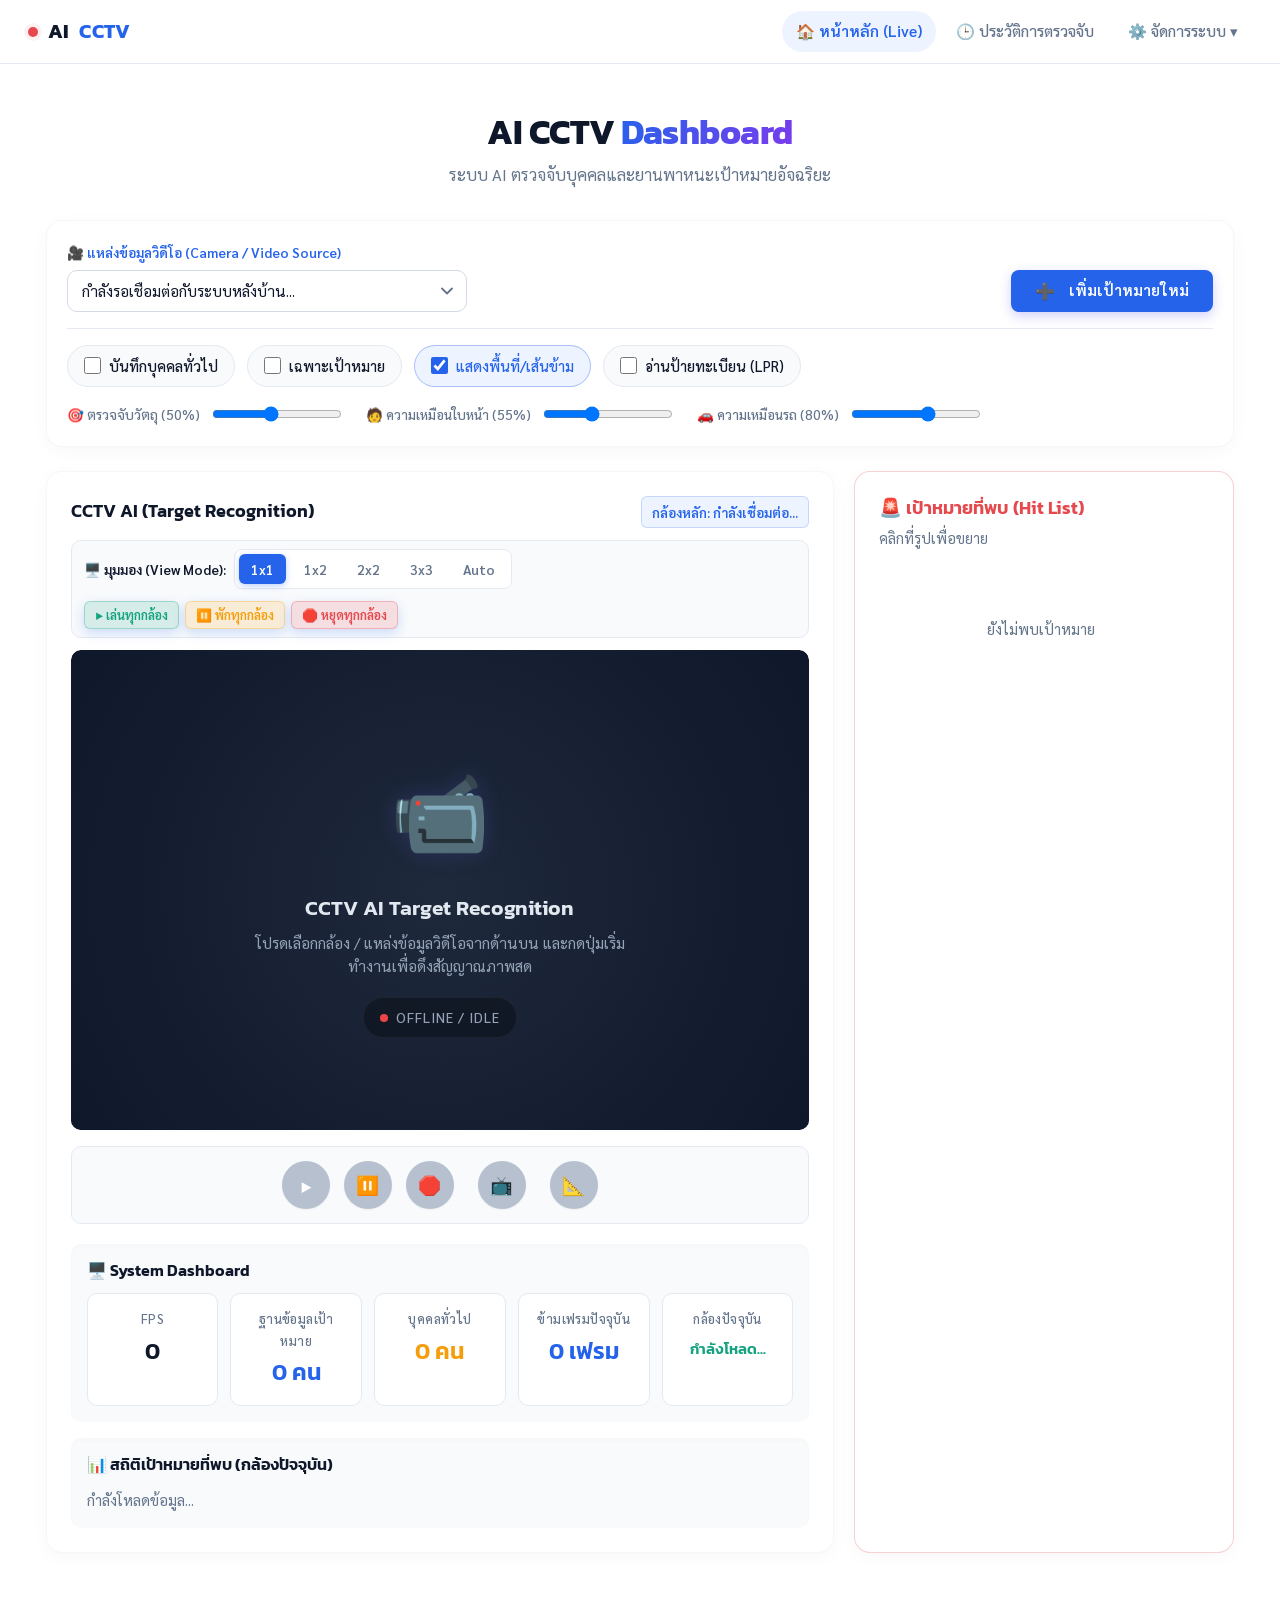
==== index.html @ 009ef430 "Initial clean public release" ====
<!DOCTYPE html>
<html lang="th">
<head>
    <meta charset="UTF-8">
    <meta name="viewport" content="width=device-width, initial-scale=1.0">
    <title>AI Face Recognition CCTV</title>
    <link rel="stylesheet" href="app.css">
    <link rel="preconnect" href="https://fonts.googleapis.com">
    <link rel="preconnect" href="https://fonts.gstatic.com" crossorigin>
    <link href="https://fonts.googleapis.com/css2?family=Sarabun:wght@300;400;500;600;700&family=Kanit:wght@400;500;600;700&display=swap" rel="stylesheet">
    <script src="https://cdn.jsdelivr.net/npm/sweetalert2@11"></script>
    <style>
        /* In-Browser Fullscreen Mode Styles (Theater Mode) */
        .in-browser-fullscreen {
            position: fixed !important;
            top: 0 !important;
            left: 0 !important;
            width: 100vw !important;
            height: 100vh !important;
            z-index: 9999 !important;
            background-color: #000 !important;
            display: flex !important;
            flex-direction: column;
            justify-content: center;
            padding: 0 !important;
            margin: 0 !important;
            border-radius: 0 !important;
        }
        .in-browser-fullscreen .plot-box {
            flex: 1;
            display: flex;
            align-items: center;
            justify-content: center;
            background: #000;
            padding: 0;
            margin: 0;
            border: none;
        }
        .in-browser-fullscreen img#video-feed {
            max-height: calc(100vh - 70px) !important;
            width: auto !important;
            max-width: 100%;
            object-fit: contain;
        }
        .in-browser-fullscreen .media-controls {
            background-color: #1a1b1e !important;
            border-top: 1px solid #2d2e33;
            padding: 15px !important;
            position: relative;
            z-index: 100;
            display: flex;
            justify-content: center;
            margin-top: 0;
            border-radius: 0 !important;
        }
        @keyframes spin {
            to { transform: rotate(360deg); }
        }
        @keyframes pulse {
            0%, 100% { opacity: 0.6; transform: scale(1); }
            50% { opacity: 1; transform: scale(1.03); }
        }
    </style>
    <script>
        function toggleFullScreen() {
            var container = document.getElementById("video-container");
            var btn = document.getElementById("btn-fullscreen");
            container.classList.toggle("in-browser-fullscreen");
            
            // To prevent scrolling of the main body when in fullscreen
            if (container.classList.contains("in-browser-fullscreen")) {
                document.body.style.overflow = "hidden";
                btn.innerHTML = "↙️"; // Exit fullscreen icon
                btn.title = "ย่อจอ (Exit Fullscreen)";
            } else {
                document.body.style.overflow = "auto";
                btn.innerHTML = "📺"; // Enter fullscreen icon
                btn.title = "เต็มจอ (Fullscreen)";
            }
        }
    </script>
</head>
<body>
    <!-- Global Page Loader -->
    <div id="page-loader" style="position: fixed; top: 0; left: 0; width: 100%; height: 100%; background: rgba(15, 23, 42, 0.9); backdrop-filter: blur(8px); display: flex; flex-direction: column; align-items: center; justify-content: center; z-index: 9999; transition: opacity 0.5s ease, visibility 0.5s;">
        <div style="width: 50px; height: 50px; border: 4px solid rgba(255,255,255,0.1); border-top-color: var(--primary); border-radius: 50%; animation: spin 1s linear infinite; margin-bottom: 20px;"></div>
        <div style="color: #ffffff; font-family: var(--font-head); font-size: 1.2rem; font-weight: 500; letter-spacing: 0.5px;">กำลังโหลดระบบ CCTV AI...</div>
    </div>
    <!-- Toast Notification -->
    <div id="toast" class="toast">Notification Message</div>

    <!-- Navbar -->
    
    <div class="browser-window">
        <div class="browser-header">
            <div class="mac-dots">
                <div class="mac-dot mac-close"></div>
                <div class="mac-dot mac-min"></div>
                <div class="mac-dot mac-max"></div>
            </div>
            <div class="browser-url-bar">
                🔒 https://ai-cctv.local/
            </div>
        </div>
        <div class="browser-content">
<nav class="navbar">
        <a href="index.html" class="nav-logo">AI <span>CCTV</span></a>
        <div class="nav-links">
            <a href="index.html" class="nav-link active">🏠 หน้าหลัก (Live)</a>
            <a href="history.html" class="nav-link">🕒 ประวัติการตรวจจับ</a>
            <div class="nav-dropdown">
                <span class="nav-link">⚙️ จัดการระบบ ▾</span>
                <div class="dropdown-content">
                    <a href="targets.html" class="dropdown-item">👥 จัดการเป้าหมาย</a>
                    <a href="settings.html" class="dropdown-item">⚙️ ตั้งค่าระบบและกล้อง</a>
                </div>
            </div>
        </div>
    </nav>

    <header class="hero">
        <h1>AI CCTV <span>Dashboard</span></h1>
        <p>ระบบ AI ตรวจจับบุคคลและยานพาหนะเป้าหมายอัจฉริยะ</p>
    </header>

    <main class="container">
        <!-- Controls Section -->
        <div class="glass-card controls-panel" style="padding: 20px; display: flex; flex-direction: column; gap: 0;">
            
            <!-- Top Row: Essential Camera & Primary Action -->
            <div style="display: flex; justify-content: space-between; align-items: flex-end; width: 100%; gap: 16px; margin-bottom: 16px; padding-bottom: 16px; border-bottom: 1px solid var(--border);">
                <div style="display: flex; gap: 16px; align-items: flex-end; flex-grow: 1;">
                    <div class="field" style="flex-grow: 1; max-width: 400px;">
                        <label for="camera-select" style="font-weight: 600; color: var(--primary);">🎥 แหล่งข้อมูลวิดีโอ (Camera / Video Source)</label>
                        <select id="camera-select" onchange="changeCamera()" style="width: 100%; height: 42px;">
                            <option value="">กำลังโหลดกล้อง...</option>
                        </select>
                    </div>
                    <div class="field" id="frame-skip-container" style="display: none;">
                        <label for="frame-skip" title="ข้ามเฟรมเพื่อลดความหน่วง (0 = ไม่ข้าม, แนะนำ 3 สำหรับ YouTube)">⏭️ ข้ามเฟรม</label>
                        <input type="number" id="frame-skip" min="0" max="10" value="0" onchange="setFrameSkip()" style="width: 80px; height: 42px; text-align: center;" title="0 = ไม่ข้าม, แนะนำ 3 สำหรับ YouTube">
                    </div>
                </div>
                
                <button class="btn btn-primary" onclick="openTargetModal()" style="height: 42px; padding: 0 24px; font-weight: 600; box-shadow: 0 4px 12px rgba(99, 102, 241, 0.3); border-radius: 8px;">
                    <span style="font-size: 16px; margin-right: 6px;">➕</span> เพิ่มเป้าหมายใหม่
                </button>
            </div>
            
            <!-- Bottom Row: Filters and Toggles -->
            <div style="display: flex; justify-content: space-between; align-items: center; width: 100%; gap: 16px; flex-wrap: wrap;">
                
                <!-- Toggle Switches -->
                <div style="display: flex; gap: 12px; flex-wrap: wrap;">
                    <label class="check-pill" title="บันทึกภาพคนที่ไม่รู้จักลงฐานข้อมูลประวัติ">
                        <input type="checkbox" id="save-unknown" onchange="toggleSaveUnknown()">
                        บันทึกบุคคลทั่วไป
                    </label>
                    <label class="check-pill" title="แสดงเส้นตีกรอบเฉพาะเป้าหมายเท่านั้น">
                        <input type="checkbox" id="show-only-targets" onchange="toggleShowOnlyTargets()">
                        เฉพาะเป้าหมาย
                    </label>
                    <label class="check-pill" title="แสดงเส้นขอบเขตพื้นที่หรือเส้นข้ามบนวิดีโอ">
                        <input type="checkbox" id="show-detection-zone" checked onchange="toggleShowDetectionZone()">
                        แสดงพื้นที่/เส้นข้าม
                    </label>
                    <label class="check-pill" title="เปิดใช้งานระบบอ่านป้ายทะเบียนรถยนต์ (LPR)">
                        <input type="checkbox" id="enable-lpr" onchange="toggleLPR()">
                        อ่านป้ายทะเบียน (LPR)
                    </label>
                </div>
        
                <!-- Right Side settings -->
                <div style="display: flex; gap: 24px; align-items: center; flex-wrap: wrap;">
                    <div class="field" id="yolo-search-container" style="display: none; margin: 0;">
                        <div style="display: flex; gap: 5px; align-items: center;">
                            <label for="yolo-search" style="margin: 0; white-space: nowrap;" title="พิมพ์สิ่งที่ต้องการค้นหา เช่น หมา, กระเป๋า, คนใส่แว่น (YOLO-World)">🔍 ค้นหา (World):</label>
                            <input type="text" id="yolo-search" placeholder="เช่น หมา, แมว" style="width: 120px; height: 32px;">
                            <button class="btn btn-primary" onclick="setCustomSearch()" style="padding: 0 12px; height: 32px; font-size: 13px;">ตกลง</button>
                        </div>
                    </div>
                    
                    <div class="field" style="margin: 0; display: flex; flex-direction: row; align-items: center; gap: 12px;">
                        <label for="min-confidence" style="margin: 0; white-space: nowrap;" title="ความมั่นใจขั้นต่ำที่ AI ตรวจจับ 'วัตถุ' (คน/รถ) — ไม่เกี่ยวกับความเหมือนใบหน้า">🎯 ตรวจจับวัตถุ (<span id="conf-val">50</span>%)</label>
                        <input type="range" id="min-confidence" min="10" max="99" value="50" onchange="updateMinConfidence()" oninput="document.getElementById('conf-val').innerText = this.value" style="width: 130px; margin: 0;">
                    </div>

                    <div class="field" style="margin: 0; display: flex; flex-direction: row; align-items: center; gap: 12px;">
                        <label for="face-threshold" style="margin: 0; white-space: nowrap;" title="ความเหมือนใบหน้าขั้นต่ำที่จะยืนยันว่าเป็นเป้าหมาย — ยิ่งสูงยิ่งเข้ม (false ลดลง)">🧑 ความเหมือนใบหน้า (<span id="face-threshold-val">55</span>%)</label>
                        <input type="range" id="face-threshold" min="30" max="99" value="55" onchange="updateFaceThreshold()" oninput="document.getElementById('face-threshold-val').innerText = this.value" style="width: 130px; margin: 0;">
                    </div>

                    <div class="field" style="margin: 0; display: flex; flex-direction: row; align-items: center; gap: 12px;">
                        <label for="vehicle-threshold" style="margin: 0; white-space: nowrap;" title="ความเหมือนของรถ 'เฉพาะคัน' ที่จับจากรูป (โมเดล VeRi) — ยิ่งสูงยิ่งเข้ม">🚗 ความเหมือนรถ (<span id="vehicle-threshold-val">80</span>%)</label>
                        <input type="range" id="vehicle-threshold" min="50" max="99" value="80" onchange="updateVehicleThreshold()" oninput="document.getElementById('vehicle-threshold-val').innerText = this.value" style="width: 130px; margin: 0;">
                    </div>
                </div>
            </div>
        </div>

        <div class="main-dashboard-grid">
            <!-- Main Content: CCTV Stream -->
            <section class="glass-card">
                <div style="display: flex; justify-content: space-between; align-items: center; margin-bottom: 12px; flex-wrap: wrap; gap: 8px;">
                    <h2 style="margin: 0;">CCTV AI (Target Recognition)</h2>
                    <span id="active-camera-title-badge" style="font-size: 0.85rem; font-weight: 600; color: var(--primary); background: var(--primary-soft); padding: 4px 10px; border-radius: 6px; border: 1px solid rgba(37, 99, 235, 0.2);">กล้องหลัก: กำลังเชื่อมต่อ...</span>
                </div>

                <!-- Multi-Camera Grid View Switcher & Global Action Toolbar -->
                <div class="cctv-grid-toolbar">
                    <div style="display: flex; align-items: center; gap: 8px; flex-wrap: wrap;">
                        <span style="font-weight: 600; font-size: 0.85rem; color: var(--text-main);">🖥️ มุมมอง (View Mode):</span>
                        <div class="grid-mode-selector">
                            <button type="button" class="btn-grid-mode active" id="btn-grid-1x1" onclick="setGridMode('1x1')" title="มุมมองกล้องเดี่ยว (Single 1x1)">1x1</button>
                            <button type="button" class="btn-grid-mode" id="btn-grid-1x2" onclick="setGridMode('1x2')" title="มุมมอง 2 กล้อง (Split 1x2)">1x2</button>
                            <button type="button" class="btn-grid-mode" id="btn-grid-2x2" onclick="setGridMode('2x2')" title="มุมมอง 4 กล้อง (Quad 2x2)">2x2</button>
                            <button type="button" class="btn-grid-mode" id="btn-grid-3x3" onclick="setGridMode('3x3')" title="มุมมอง 9 กล้อง (Grid 3x3)">3x3</button>
                            <button type="button" class="btn-grid-mode" id="btn-grid-auto" onclick="setGridMode('auto')" title="มุมมองอัตโนมัติ (Auto Grid)">Auto</button>
                        </div>
                    </div>
                    <div style="display: flex; align-items: center; gap: 6px; flex-wrap: wrap;">
                        <button type="button" class="btn btn-sm" onclick="playAllCameras()" style="padding: 4px 10px; font-size: 0.8rem; background: rgba(20,163,127,0.15); color: var(--success); border: 1px solid rgba(20,163,127,0.3); border-radius: 6px;" title="เริ่มประมวลผลทุกกล้องพร้อมกัน">▶️ เล่นทุกกล้อง</button>
                        <button type="button" class="btn btn-sm" onclick="pauseAllCameras()" style="padding: 4px 10px; font-size: 0.8rem; background: rgba(245,158,11,0.15); color: var(--warning); border: 1px solid rgba(245,158,11,0.3); border-radius: 6px;" title="พักประมวลผลทุกกล้อง">⏸️ พักทุกกล้อง</button>
                        <button type="button" class="btn btn-sm" onclick="stopAllCameras()" style="padding: 4px 10px; font-size: 0.8rem; background: rgba(229,72,77,0.15); color: var(--danger); border: 1px solid rgba(229,72,77,0.3); border-radius: 6px;" title="หยุดประมวลผลทุกกล้อง">🛑 หยุดทุกกล้อง</button>
                    </div>
                </div>

                <!-- Multi-Camera Wall Grid View -->
                <div id="multi-camera-wall" class="cctv-wall-grid grid-2x2" style="display: none; margin-bottom: 16px;"></div>

                <div id="video-container" style="position: relative; background: var(--surface); border-radius: var(--radius-sm); overflow: hidden;">
                    <div class="plot-box">
                        <img id="video-feed" src="http://localhost:8081/video_feed" alt="รอภาพจากเซิร์ฟเวอร์..." style="min-height: 300px; display: none; width: 100%;">
                        <!-- Video file preview (shown before starting) -->
                        <div id="video-preview-wrap" style="display: none; position: relative; width: 100%; background: #0f172a;">
                            <img id="video-preview" alt="ตัวอย่างวิดีโอ" style="display: block; width: 100%; min-height: 300px; object-fit: contain; background: #0f172a;">
                            <div style="position: absolute; left: 0; right: 0; bottom: 0; padding: 14px 16px; display: flex; align-items: center; gap: 10px; background: linear-gradient(to top, rgba(0,0,0,0.75), rgba(0,0,0,0)); color: #e2e8f0;">
                                <span style="font-size: 1.1rem;">🎬</span>
                                <span id="video-preview-caption" style="font-size: 0.9rem; font-weight: 500;">ตัวอย่างวิดีโอ — กดปุ่มเริ่ม ▶️ เพื่อประมวลผล</span>
                            </div>
                        </div>
                        <!-- CCTV Mockup Placeholder -->
                        <div id="video-mockup" style="width: 100%; min-height: 480px; display: flex; flex-direction: column; align-items: center; justify-content: center; background: radial-gradient(circle, #1e293b 0%, #0f172a 100%); color: #64748b; padding: 40px; text-align: center; border-radius: var(--radius-sm);">
                            <div style="font-size: 5rem; margin-bottom: 20px; filter: drop-shadow(0 0 10px rgba(99,102,241,0.2)); animation: pulse 2s infinite;">📹</div>
                            <h3 style="font-family: var(--font-head); color: #e2e8f0; font-size: 1.3rem; margin-bottom: 10px;">CCTV AI Target Recognition</h3>
                            <p style="font-size: 0.95rem; max-width: 400px; line-height: 1.5; color: #94a3b8; margin-bottom: 20px;">โปรดเลือกกล้อง / แหล่งข้อมูลวิดีโอจากด้านบน และกดปุ่มเริ่มทำงานเพื่อดึงสัญญาณภาพสด</p>
                            <div style="display: flex; gap: 8px; align-items: center; justify-content: center; background: rgba(0,0,0,0.3); padding: 8px 16px; border-radius: 20px; border: 1px solid rgba(255,255,255,0.05);">
                                <span id="mockup-indicator" style="width: 8px; height: 8px; background: #ef4444; border-radius: 50%; display: inline-block;"></span>
                                <span id="mockup-text" style="font-size: 0.85rem; font-weight: 500; text-transform: uppercase; letter-spacing: 1px; color: #94a3b8;">Offline / Idle</span>
                            </div>
                        </div>
                    </div>

                    <div class="media-controls">
                        <button id="btn-play" onclick="playStream()" class="btn-media" title="เริ่ม (Play)">▶️</button>
                        <button id="btn-pause" onclick="pauseStream()" class="btn-media" title="พัก (Pause)">⏸️</button>
                        <button id="btn-stop" onclick="stopProcessing()" class="btn-media" title="หยุด (Stop)">🛑</button>
                        <button id="btn-fullscreen" onclick="toggleFullScreen()" class="btn-media" title="เต็มจอ (Fullscreen)" style="margin-left: 10px;">📺</button>
                        <button id="btn-crop-screen" onclick="openScreenCropModal()" class="btn-media" title="กำหนดพื้นที่หน้าจอ" style="display: none; margin-left: 10px;">✂️</button>
                        <button id="btn-set-zone" onclick="openZoneModal()" class="btn-media" title="กำหนดเขตตรวจจับ (Detection Zone)" style="margin-left: 10px;">📐</button>
                    </div>

                    <!-- Video file playback timeline (shown only for video-file sources) -->
                    <div id="video-progress" style="display: none; padding: 10px 14px 4px;">
                        <div id="vp-track" title="คลิกเพื่อเลื่อนตำแหน่ง" style="position: relative; height: 8px; background: rgba(148,163,184,0.25); border-radius: 999px; cursor: pointer;">
                            <div id="vp-fill" style="position: absolute; left: 0; top: 0; bottom: 0; width: 0%; background: var(--primary); border-radius: 999px;"></div>
                            <div id="vp-handle" style="position: absolute; top: 50%; left: 0%; width: 14px; height: 14px; margin-left: -7px; transform: translateY(-50%); background: var(--primary); border: 2px solid #fff; border-radius: 50%; box-shadow: 0 1px 4px rgba(0,0,0,0.4);"></div>
                        </div>
                        <div style="display: flex; justify-content: space-between; align-items: center; margin-top: 6px; font-size: 0.8rem; color: var(--muted);">
                            <span id="vp-current" style="font-variant-numeric: tabular-nums;">0:00</span>
                            <span id="vp-remaining" style="font-variant-numeric: tabular-nums;">เหลือ 0:00</span>
                            <span id="vp-total" style="font-variant-numeric: tabular-nums;">0:00</span>
                        </div>
                    </div>
                </div>

                <div class="card-inset">
                    <h3 style="margin-bottom: 12px; font-size: 1rem;">🖥️ System Dashboard</h3>
                    <div class="stats-grid">
                        <div class="stat-tile">
                            <div class="stat-label">FPS</div>
                            <div id="stat-fps" class="stat-value">0</div>
                        </div>
                        <div class="stat-tile">
                            <div class="stat-label">ฐานข้อมูลเป้าหมาย</div>
                            <div id="stat-db" class="stat-value accent-blue">0 คน</div>
                        </div>
                        <div class="stat-tile">
                            <div class="stat-label">บุคคลทั่วไป</div>
                            <div id="stat-unknown" class="stat-value accent-orange">0 คน</div>
                        </div>
                        <div class="stat-tile" title="ข้ามเฟรมปัจจุบัน">
                            <div class="stat-label">ข้ามเฟรมปัจจุบัน</div>
                            <div id="stat-skip" class="stat-value accent-blue">0 เฟรม</div>
                        </div>
                        <div class="stat-tile" title="กล้องปัจจุบัน">
                            <div class="stat-label">กล้องปัจจุบัน</div>
                            <div id="stat-cam" class="stat-value accent-green">กำลังโหลด...</div>
                        </div>
                    </div>
                </div>

                <div class="card-inset" style="margin-top: 16px;">
                    <h3 style="margin-bottom: 12px; font-size: 1rem;">📊 สถิติเป้าหมายที่พบ (กล้องปัจจุบัน)</h3>
                    <div id="target-stats-list" class="target-stats-grid">
                        <div class="muted">กำลังโหลดข้อมูล...</div>
                    </div>
                </div>
            </section>

            <!-- Sidebar: Hit List -->
            <div style="position: relative; height: 100%;">
                <section class="glass-card hitlist-card" style="position: absolute; top: 0; bottom: 0; left: 0; right: 0; overflow: hidden; display: flex; flex-direction: column;">
                    <h2>🚨 เป้าหมายที่พบ (Hit List)</h2>
                    <p>คลิกที่รูปเพื่อขยาย</p>
                    <div id="alerts-output" class="scroll-area" style="display: flex; flex-direction: column; gap: 14px; flex: 1; min-height: 0; overflow-y: auto; padding-right: 6px;">
                        <div class="empty-state">ยังไม่พบเป้าหมาย</div>
                    </div>
                </section>
            </div>
        </div>
    </main>

            </div>
    </div>

    <!-- Modal: Add Target -->
    <div id="targetModal" class="modal">
        <div class="modal-content glass-card" style="width: 400px; max-width: 100%;">
            <span class="close" onclick="closeTargetModal()">&times;</span>
            <div style="display: flex; gap: 10px; margin-bottom: 16px; margin-top: 24px;">
                <button class="btn btn-primary" id="tab-person" onclick="switchModalTab('person')" style="flex: 1;">👤 เพิ่มบุคคล</button>
                <button class="btn btn-ghost" id="tab-vehicle" onclick="switchModalTab('vehicle')" style="flex: 1;">🚗 เพิ่มยานพาหนะ</button>
            </div>
            
            <form id="addTargetForm" onsubmit="submitTarget(event)">
                <div class="form-group">
                    <label>ชื่อบุคคล (ภาษาอังกฤษ)</label>
                    <input type="text" id="targetName" required>
                </div>
                <div class="form-group">
                    <label>รูปภาพหน้าตรง</label>
                    <input type="file" id="targetFile" accept="image/*" required>
                </div>
                <button type="submit" class="btn btn-primary btn-block">
                    อัปโหลดและเปิดใช้งานทันที
                </button>
            </form>

            <form id="addVehicleForm" onsubmit="submitVehicleFast(event)" style="display: none;">
                <div class="form-group">
                    <label>พิมพ์ข้อความ (เช่น รถสีแดง, รถกระบะสีขาว)</label>
                    <input type="text" id="vehicleText" placeholder="เช่น รถสีแดง..." style="width: 100%; padding: 10px; border-radius: 6px; border: 1px solid var(--border);">
                </div>
                <div style="text-align: center; margin: 10px 0; color: #64748b; font-size: 0.9em;">--- หรือ ---</div>
                <div class="form-group">
                    <label>อัปโหลดรูปภาพรถเพื่อค้นหา</label>
                    <input type="file" id="vehicleFile" accept="image/*">
                </div>
                <button type="submit" class="btn btn-primary btn-block">
                    เพิ่มยานพาหนะและใช้งานทันที
                </button>
            </form>
        </div>
    </div>

    <!-- Modal: Large Image -->
    <div id="imageModal" class="modal" onclick="closeImageModal()" style="cursor: zoom-out;">
        <span class="close" style="position: absolute; top: 20px; right: 32px; font-size: 38px; color: #e2e8f0;">&times;</span>
        <button id="btn-prev-img" onclick="prevImage(event)" style="position: absolute; left: 20px; top: 50%; transform: translateY(-50%); font-size: 48px; background: rgba(0,0,0,0.5); border: none; color: white; cursor: pointer; border-radius: 50%; width: 60px; height: 60px; display: flex; align-items: center; justify-content: center; z-index: 10; transition: background 0.3s;" onmouseover="this.style.background='rgba(0,0,0,0.8)'" onmouseout="this.style.background='rgba(0,0,0,0.5)'">&#10094;</button>
        <button id="btn-next-img" onclick="nextImage(event)" style="position: absolute; right: 20px; top: 50%; transform: translateY(-50%); font-size: 48px; background: rgba(0,0,0,0.5); border: none; color: white; cursor: pointer; border-radius: 50%; width: 60px; height: 60px; display: flex; align-items: center; justify-content: center; z-index: 10; transition: background 0.3s;" onmouseover="this.style.background='rgba(0,0,0,0.8)'" onmouseout="this.style.background='rgba(0,0,0,0.5)'">&#10095;</button>
        <div style="display: flex; flex-direction: column; align-items: center; max-width: 95%; max-height: 95%; position: relative;" onclick="event.stopPropagation()">
            
            <div id="modal-comparison-container" style="display: flex; gap: 20px; justify-content: center; align-items: center; margin-bottom: 12px; flex-wrap: nowrap; max-width: 100%;">
                <!-- Reference Target -->
                <div id="modal-ref-box" style="display: none; flex-direction: column; align-items: center;">
                    <div style="color: #e2e8f0; font-size: 0.9rem; font-weight: 600; margin-bottom: 6px; background: rgba(0,0,0,0.6); padding: 4px 12px; border-radius: 20px;">👤 ภาพเป้าหมายอ้างอิง</div>
                    <img id="modalRefImg" style="max-height: 40vh; max-width: 42vw; object-fit: contain; border-radius: 12px; box-shadow: var(--shadow-lg); border: 2px solid var(--primary); display: block;">
                </div>
                <!-- Detected Target -->
                <div style="display: flex; flex-direction: column; align-items: center; position: relative;">
                    <div id="modal-detect-label" style="color: #e2e8f0; font-size: 0.9rem; font-weight: 600; margin-bottom: 6px; background: rgba(0,0,0,0.6); padding: 4px 12px; border-radius: 20px; display: none;">📸 ภาพที่ตรวจพบ</div>
                    <div style="position: relative; display: inline-block;">
                        <img id="modalImg" style="max-height: 55vh; max-width: 65vw; object-fit: contain; border-radius: 12px; box-shadow: var(--shadow-lg); display: block;">
                        <!-- LPR Overlay inside Modal Preview -->
                        <div id="modal-lpr-overlay" class="modal-lpr-overlay" style="display: none;">
                            <span class="modal-lpr-title">🚗 LICENSE PLATE</span>
                            <img id="modalLprImg" class="modal-lpr-img" src="" alt="License Plate Crop">
                            <span id="modalLprText" class="modal-lpr-text"></span>
                        </div>
                    </div>
                </div>
            </div>

            <div id="modal-info-text" style="color: #ffffff; font-size: 1.1rem; font-weight: bold; margin-bottom: 12px; text-shadow: 0 2px 4px rgba(0,0,0,0.8); text-align: center;"></div>

            <div style="margin-top: 16px; display: flex; gap: 10px; justify-content: center;">
                <button id="btn-crop-img" onclick="switchModalImg('crop')" class="btn btn-primary">🔍 ซูมเป้าหมาย</button>
                <button id="btn-full-img" onclick="switchModalImg('full')" class="btn btn-ghost">🖼️ ภาพมุมกว้าง</button>
                <button id="btn-edit-color" onclick="editVehicleColor()" class="btn btn-ghost" style="display: none;">🎨 แก้ไขสีรถ</button>
            </div>
        </div>
    </div>

    <!-- Modal: Crop Screen -->
    <div id="cropScreenModal" class="modal">
        <div class="modal-content glass-card" style="width: 95%; max-width: 1600px; text-align: center;">
            <span class="close" onclick="closeScreenCropModal()">&times;</span>
            <h3 style="margin-bottom: 16px;">ลากกรอบเพื่อเลือกพื้นที่แคปหน้าจอ</h3>
            <div style="position: relative; display: inline-block; user-select: none;" id="crop-container">
                <img id="crop-snapshot" src="" style="max-width: 100%; max-height: 80vh; border: 1px solid #444; border-radius: 4px; pointer-events: none;">
                <div id="crop-box" style="position: absolute; border: 2px dashed #ff3366; background: rgba(255, 51, 102, 0.2); display: none; pointer-events: none;"></div>
            </div>
            <div style="margin-top: 16px; display: flex; gap: 10px; justify-content: center;">
                <button class="btn btn-primary" onclick="confirmScreenCrop()">✅ ยืนยันพื้นที่</button>
                <button class="btn btn-ghost" onclick="resetScreenCrop()">🔄 คืนค่าเต็มจอ</button>
            </div>
        </div>
    </div>

    <!-- Modal: Set Detection Zone -->
    <div id="zoneModal" class="modal">
        <div class="modal-content glass-card" style="width: 95%; max-width: 1600px; text-align: center;">
            <span class="close" onclick="closeZoneModal()">&times;</span>
            <h3 id="zone-title" style="margin-bottom: 8px;">คลิกบนภาพเพื่อสร้างจุดเขตตรวจจับ (Polygon)</h3>
            <div style="margin-bottom: 16px; font-size: 16px;">
                <label><input type="radio" name="zoneMode" value="zone" checked> 🔲 วาดพื้นที่ (Polygon)</label>
                <label style="margin-left: 20px;"><input type="radio" name="zoneMode" value="line"> ➖ ลากเส้นข้าม (Line)</label>
            </div>
            <div id="line-direction-container" style="display: none; margin-bottom: 16px; font-size: 16px;">
                <label for="line-direction">ทิศทางการข้าม: </label>
                <select id="line-direction" style="padding: 4px 8px; border-radius: 4px; border: 1px solid #444; background: #2a2a2a; color: white;">
                    <option value="any">ไปได้ทุกทิศทาง</option>
                    <option value="left_to_right">ซ้าย -> ขวา</option>
                    <option value="right_to_left">ขวา -> ซ้าย</option>
                    <option value="top_to_bottom">บน -> ล่าง</option>
                    <option value="bottom_to_top">ล่าง -> บน</option>
                </select>
            </div>
            <div style="position: relative; display: inline-block; user-select: none;" id="zone-container">
                <img id="zone-snapshot" src="" style="max-width: 100%; max-height: 80vh; border: 1px solid #444; border-radius: 4px; pointer-events: none;">
                <canvas id="zone-canvas" style="position: absolute; top: 0; left: 0; cursor: crosshair;"></canvas>
            </div>
            <div style="margin-top: 16px; display: flex; gap: 10px; justify-content: center;">
                <button id="btn-confirm-zone" class="btn btn-primary" onclick="confirmZone()">✅ ยืนยันเขตตรวจจับ</button>
                <button class="btn btn-ghost" onclick="clearZone()">ลบจุด</button>
                <button class="btn btn-ghost" onclick="resetZone()">🔄 ยกเลิกเขตทั้งหมด</button>
            </div>
        </div>
    </div>

    <script>
        const API_URL = 'http://localhost:8081';
        const nativeFetch = window.fetch.bind(window);
        window.fetch = (resource, options = {}) => {
            const apiKey = localStorage.getItem('cctv_api_key') || '';
            if (apiKey && options.method && options.method.toUpperCase() !== 'GET') {
                const headers = new Headers(options.headers || {});
                headers.set('X-API-Key', apiKey);
                options = { ...options, headers };
            }
            return nativeFetch(resource, options);
        };
        function escapeHTML(value) {
            return String(value ?? '').replace(/[&<>"']/g, ch => ({
                '&': '&amp;', '<': '&lt;', '>': '&gt;', '"': '&quot;', "'": '&#39;'
            }[ch]));
        }
        function safeMediaUrl(value) {
            const url = String(value || '');
            if (url.startsWith(`${API_URL}/alerts_img/`) ||
                url.startsWith(`${API_URL}/targets_img/`) ||
                url.startsWith(`${API_URL}/vehicle_targets_img/`) ||
                url.startsWith(`${API_URL}/video_feed`) ||
                url.startsWith(`${API_URL}/video_thumbnail`)) {
                return url.replace(/["']/g, ch => encodeURIComponent(ch));
            }
            return '';
        }

        // Multi-Camera Grid State
        let currentGridMode = '1x1';
        let cachedCameras = [];
        let activeCameraId = '';

        async function setGridMode(mode) {
            currentGridMode = mode;
            document.querySelectorAll('.btn-grid-mode').forEach(btn => btn.classList.remove('active'));
            const activeBtn = document.getElementById(`btn-grid-${mode}`);
            if (activeBtn) activeBtn.classList.add('active');

            const wall = document.getElementById('multi-camera-wall');
            const videoContainer = document.getElementById('video-container');

            if (mode === '1x1') {
                if (wall) {
                    wall.style.display = 'none';
                }
                if (videoContainer) videoContainer.style.display = 'block';
            } else {
                if (videoContainer) videoContainer.style.display = 'none';
                if (wall) {
                    wall.className = `cctv-wall-grid grid-${mode}`;
                    wall.style.display = 'grid';
                    renderMultiCameraWall();
                }
                // Auto-play all visible slot cameras
                const visibleIds = getVisibleSlotCameraIds();
                if (visibleIds.length > 0) {
                    try {
                        await fetch(`${API_URL}/cameras/play_selected`, {
                            method: 'POST',
                            headers: { 'Content-Type': 'application/json' },
                            body: JSON.stringify({ ids: visibleIds })
                        });
                    } catch(e) {}
                }
            }
            fetchSystemStatus();
        }

        let gridSlotCameras = [];

        function getSlotCountForMode(mode) {
            if (mode === '1x2') return 2;
            if (mode === '2x2') return 4;
            if (mode === '3x3') return 9;
            return (cachedCameras && cachedCameras.length > 0) ? cachedCameras.length : 4;
        }

        function loadSlotAssignments() {
            try {
                const saved = localStorage.getItem('cctv_grid_slots_' + currentGridMode);
                if (saved) {
                    const parsed = JSON.parse(saved);
                    if (Array.isArray(parsed) && parsed.length > 0) {
                        return parsed;
                    }
                }
            } catch(e) {}
            return [];
        }

        function saveSlotAssignments() {
            try {
                localStorage.setItem('cctv_grid_slots_' + currentGridMode, JSON.stringify(gridSlotCameras));
            } catch(e) {}
        }

        function renderMultiCameraWall() {
            const wall = document.getElementById('multi-camera-wall');
            if (!wall || currentGridMode === '1x1' || !cachedCameras || cachedCameras.length === 0) return;

            const slotCount = getSlotCountForMode(currentGridMode);

            // Load or initialize slot assignments
            if (!gridSlotCameras || gridSlotCameras.length !== slotCount) {
                const saved = loadSlotAssignments();
                gridSlotCameras = [];
                for (let i = 0; i < slotCount; i++) {
                    if (saved[i] && cachedCameras.some(c => c.id === saved[i])) {
                        gridSlotCameras.push(saved[i]);
                    } else if (i < cachedCameras.length) {
                        gridSlotCameras.push(cachedCameras[i].id);
                    } else {
                        gridSlotCameras.push(cachedCameras[i % cachedCameras.length].id);
                    }
                }
                saveSlotAssignments();
            }

            let html = '';
            for (let i = 0; i < slotCount; i++) {
                const camId = gridSlotCameras[i];
                const cam = cachedCameras.find(c => c.id === camId) || cachedCameras[0];
                const isActive = (cam.id === activeCameraId);
                const isLive = cam.stream_state === 'playing';
                const isPaused = cam.stream_state === 'paused';
                const badgeClass = isLive ? 'live' : (isPaused ? 'paused' : 'stopped');
                const badgeText = isLive ? `🟢 LIVE (${cam.fps || 0} FPS)` : (isPaused ? '⏸️ PAUSED' : '🔴 OFFLINE');
                const isVideo = isVideoFileUrl(cam.url);
                const skipVal = (cam.frame_skip !== undefined) ? cam.frame_skip : (cam.config?.frame_skip || 0);

                let optionsHtml = '';
                cachedCameras.forEach(c => {
                    const isSel = (c.id === cam.id) ? 'selected' : '';
                    optionsHtml += `<option value="${escapeHTML(c.id)}" ${isSel}>${escapeHTML(c.name)}</option>`;
                });

                let sliderVal = 0;
                let timeStr = "--:-- / --:--";
                if (isVideo && cam.video_total_frames > 0) {
                    const cur = cam.video_current_frame || 0;
                    const tot = cam.video_total_frames;
                    sliderVal = Math.round((cur / tot) * 1000);
                    const fps = cam.video_native_fps || 25.0;
                    timeStr = `${formatTimeSeconds(cur / fps)} / ${formatTimeSeconds(tot / fps)}`;
                }

                html += `
                <div class="cctv-cam-card ${isActive ? 'active-cam' : ''}" id="cam-slot-card-${i}" data-slot-index="${i}" data-cam-id="${escapeHTML(cam.id)}">
                    <div class="cctv-card-header">
                        <div class="cctv-slot-left">
                            <span class="slot-num-badge">ช่อง ${i + 1}</span>
                            <select class="slot-cam-select" onchange="changeSlotCamera(${i}, this.value)" title="เลือกกล้อง/วิดีโอสำหรับช่องนี้">
                                ${optionsHtml}
                            </select>
                        </div>
                        <div class="cctv-slot-right">
                            <div class="slot-skip-box" title="ตั้งค่าข้ามเฟรม AI สำหรับช่องนี้">
                                <span class="slot-skip-label">⏩ ข้าม:</span>
                                <input type="number" min="0" max="30" class="slot-skip-input" id="slot-skip-${i}" value="${Number(skipVal) || 0}" onchange="setSlotFrameSkip(this.closest('.cctv-cam-card').dataset.camId, this.value)" title="ระบุจำนวนเฟรม AI ที่ต้องการข้าม (0 = รันทุกเฟรม)">
                            </div>
                            <span class="cctv-cam-badge ${badgeClass}" id="slot-badge-${i}">${badgeText}</span>
                        </div>
                    </div>
                    <div class="cctv-cam-video-wrap">
                        <img class="cctv-cam-img" id="slot-img-${i}" src="${API_URL}/video_feed/${encodeURIComponent(cam.id)}" alt="${escapeHTML(cam.name)}" loading="lazy">
                        <div class="cctv-cam-actions">
                            <button type="button" class="btn-cam-action" onclick="selectSlotAsMain(${i})" title="ขยายกล้องช่องนี้เป็นจอใหญ่ (1x1)">🔍 ขยายเดี่ยว</button>
                            <button type="button" class="btn-cam-action" onclick="playCamera(this.closest('.cctv-cam-card').dataset.camId)" title="เริ่ม (Play)">▶️</button>
                            <button type="button" class="btn-cam-action" onclick="pauseCamera(this.closest('.cctv-cam-card').dataset.camId)" title="พัก (Pause)">⏸️</button>
                            <button type="button" class="btn-cam-action" onclick="stopCamera(this.closest('.cctv-cam-card').dataset.camId)" title="หยุด (Stop)">🛑</button>
                        </div>
                    </div>
                    ${isVideo ? `
                    <div class="slot-video-timeline" id="slot-timeline-${i}">
                        <span style="font-size: 0.75rem; color: #cbd5e1;">🎬</span>
                        <input type="range" class="slot-video-slider" id="slot-slider-${i}" min="0" max="1000" value="${Number(sliderVal) || 0}" oninput="seekSlotVideo(this.closest('.cctv-cam-card').dataset.camId, this.value)" title="เลื่อนแถบเวลาวิดีโอ">
                        <span class="slot-video-time" id="slot-time-${i}">${escapeHTML(timeStr)}</span>
                    </div>` : ''}
                </div>
                `;
            }

            wall.innerHTML = html;
        }

        async function changeSlotCamera(slotIndex, newCamId) {
            gridSlotCameras[slotIndex] = newCamId;
            saveSlotAssignments();

            const cam = cachedCameras.find(c => c.id === newCamId);
            const card = document.getElementById(`cam-slot-card-${slotIndex}`);
            const img = document.getElementById(`slot-img-${slotIndex}`);
            if (card && cam) {
                card.dataset.camId = newCamId;
            }
            if (img && cam) {
                img.src = `${API_URL}/video_feed/${newCamId}?t=${Date.now()}`;
                img.alt = cam.name;
            }

            // Auto-start selected camera
            await playCamera(newCamId);
            renderMultiCameraWall(); // Re-render to show/hide timeline if video
            showToast(`✅ สลับช่องที่ ${slotIndex + 1} เป็น ${cam ? cam.name : newCamId} เรียบร้อย`, "#14a37f");
            fetchSystemStatus();
        }

        async function setSlotFrameSkip(camId, val) {
            const skip = parseInt(val, 10) || 0;
            const formData = new FormData();
            formData.append('frame_skip', skip);
            formData.append('camera_id', camId);
            try {
                const res = await fetch(`${API_URL}/set_frame_skip`, { method: 'POST', body: formData });
                const data = await res.json();
                showToast(`⏩ ตั้งค่าข้าม ${skip} เฟรมสำหรับกล้องนี้แล้ว`, "#38bdf8");
                const c = cachedCameras.find(cam => cam.id === camId);
                if (c) c.frame_skip = skip;
            } catch(e) {
                showToast("❌ ไม่สามารถเปลี่ยนค่าข้ามเฟรมได้", "#e5484d");
            }
        }

        async function seekSlotVideo(camId, val) {
            const fraction = parseFloat(val) / 1000.0;
            try {
                await fetch(`${API_URL}/seek_video`, {
                    method: 'POST',
                    headers: { 'Content-Type': 'application/json' },
                    body: JSON.stringify({ camera_id: camId, fraction: fraction })
                });
            } catch(e) {}
        }

        function formatTimeSeconds(seconds) {
            if (isNaN(seconds) || seconds < 0) return "00:00";
            const m = Math.floor(seconds / 60);
            const s = Math.floor(seconds % 60);
            return `${m.toString().padStart(2, '0')}:${s.toString().padStart(2, '0')}`;
        }

        function updateMultiCameraWallStatus(cameras) {
            if (!cameras || currentGridMode === '1x1') return;
            const slotCount = getSlotCountForMode(currentGridMode);
            for (let i = 0; i < slotCount; i++) {
                const camId = gridSlotCameras[i];
                if (!camId) continue;
                const cam = cameras.find(c => c.id === camId);
                const card = document.getElementById(`cam-slot-card-${i}`);
                const badge = document.getElementById(`slot-badge-${i}`);
                if (card && cam) {
                    if (cam.id === activeCameraId) {
                        card.classList.add('active-cam');
                    } else {
                        card.classList.remove('active-cam');
                    }
                }
                if (badge && cam) {
                    const isLive = cam.stream_state === 'playing';
                    const isPaused = cam.stream_state === 'paused';
                    badge.className = `cctv-cam-badge ${isLive ? 'live' : (isPaused ? 'paused' : 'stopped')}`;
                    badge.innerText = isLive ? `🟢 LIVE (${cam.fps || 0} FPS)` : (isPaused ? '⏸️ PAUSED' : '🔴 OFFLINE');
                }

                // Update timeline if video
                const slider = document.getElementById(`slot-slider-${i}`);
                const timeLabel = document.getElementById(`slot-time-${i}`);
                if (cam && slider && timeLabel && cam.video_total_frames > 0) {
                    const cur = cam.video_current_frame || 0;
                    const tot = cam.video_total_frames;
                    const fps = cam.video_native_fps || 25.0;
                    if (document.activeElement !== slider) {
                        slider.value = Math.round((cur / tot) * 1000);
                    }
                    timeLabel.innerText = `${formatTimeSeconds(cur / fps)} / ${formatTimeSeconds(tot / fps)}`;
                }
            }
        }

        function getVisibleSlotCameraIds() {
            if (currentGridMode === '1x1') {
                return activeCameraId ? [activeCameraId] : [];
            }
            const slotCount = getSlotCountForMode(currentGridMode);
            const ids = [];
            for (let i = 0; i < slotCount; i++) {
                if (gridSlotCameras[i]) {
                    ids.push(gridSlotCameras[i]);
                }
            }
            return ids;
        }

        async function playAllCameras() {
            try {
                const targetIds = getVisibleSlotCameraIds();
                const res = await fetch(`${API_URL}/cameras/play_selected`, {
                    method: 'POST',
                    headers: { 'Content-Type': 'application/json' },
                    body: JSON.stringify({ ids: targetIds })
                });
                const data = await res.json();
                showToast(`▶️ สั่งเริ่มประมวลผล ${targetIds.length} กล้องที่เลือกแล้ว`, "#14a37f");
                fetchSystemStatus();
            } catch(e) {
                showToast("❌ ไม่สามารถสั่งเล่นกล้องได้", "#e5484d");
            }
        }

        async function pauseAllCameras() {
            try {
                const targetIds = getVisibleSlotCameraIds();
                const res = await fetch(`${API_URL}/cameras/pause_selected`, {
                    method: 'POST',
                    headers: { 'Content-Type': 'application/json' },
                    body: JSON.stringify({ ids: targetIds })
                });
                const data = await res.json();
                showToast(`⏸️ พักการประมวลผล ${targetIds.length} กล้องแล้ว`, "#f59e0b");
                fetchSystemStatus();
            } catch(e) {
                showToast("❌ ไม่สามารถสั่งพักกล้องได้", "#e5484d");
            }
        }

        async function stopAllCameras() {
            try {
                const targetIds = getVisibleSlotCameraIds();
                const res = await fetch(`${API_URL}/cameras/stop_selected`, {
                    method: 'POST',
                    headers: { 'Content-Type': 'application/json' },
                    body: JSON.stringify({ ids: targetIds })
                });
                const data = await res.json();
                showToast(`🛑 สั่งหยุดประมวลผล ${targetIds.length} กล้องแล้ว`, "#e5484d");
                fetchSystemStatus();
            } catch(e) {
                showToast("❌ ไม่สามารถสั่งหยุดกล้องได้", "#e5484d");
            }
        }

        async function playCamera(camId) {
            try {
                const res = await fetch(`${API_URL}/cameras/${camId}/play`, { method: 'POST' });
                const data = await res.json();
                showToast("▶️ สั่งเล่นกล้องสำเร็จ", "#14a37f");
                fetchSystemStatus();
            } catch(e) {
                showToast("❌ ไม่สามารถสั่งเล่นกล้องได้", "#e5484d");
            }
        }

        async function pauseCamera(camId) {
            try {
                const res = await fetch(`${API_URL}/cameras/${camId}/pause`, { method: 'POST' });
                const data = await res.json();
                showToast("⏸️ สั่งพักกล้องสำเร็จ", "#f59e0b");
                fetchSystemStatus();
            } catch(e) {
                showToast("❌ ไม่สามารถสั่งพักกล้องได้", "#e5484d");
            }
        }

        async function stopCamera(camId) {
            try {
                const res = await fetch(`${API_URL}/cameras/${camId}/stop`, { method: 'POST' });
                const data = await res.json();
                showToast("🛑 สั่งหยุดกล้องสำเร็จ", "#e5484d");
                fetchSystemStatus();
            } catch(e) {
                showToast("❌ ไม่สามารถสั่งหยุดกล้องได้", "#e5484d");
            }
        }

        async function selectSlotAsMain(slotIndex) {
            const camId = (gridSlotCameras && gridSlotCameras[slotIndex]) ? gridSlotCameras[slotIndex] : (cachedCameras[slotIndex] ? cachedCameras[slotIndex].id : null);
            if (!camId) return;
            const cam = cachedCameras.find(c => c.id === camId);
            if (!cam) return;

            activeCameraId = cam.id;
            const select = document.getElementById('camera-select');
            if (select) {
                for (let opt of select.options) {
                    if (opt.value === cam.url || opt.dataset.camId === cam.id || opt.value.toLowerCase() === (cam.url || '').toLowerCase()) {
                        select.value = opt.value;
                        break;
                    }
                }
            }

            // Switch camera and trigger playback
            await changeCamera();
            await setGridMode('1x1');
            
            const mainImg = document.getElementById('video-stream');
            if (mainImg) {
                mainImg.src = `${API_URL}/video_feed?t=${Date.now()}`;
            }

            showToast(`✅ ขยายช่องที่ ${slotIndex + 1} (${cam.name}) เต็มจอเรียบร้อย`, "#14a37f");
            fetchSystemStatus();
        }

        async function selectCameraAsMain(camId, rawCamUrl) {
            const cam = cachedCameras.find(c => c.id === camId);
            const targetUrl = cam ? cam.url : (rawCamUrl ? decodeURIComponent(rawCamUrl) : '');
            activeCameraId = camId;
            const select = document.getElementById('camera-select');
            if (select) {
                for (let opt of select.options) {
                    if (opt.value === targetUrl || opt.dataset.camId === camId || (targetUrl && opt.value.toLowerCase() === targetUrl.toLowerCase())) {
                        select.value = opt.value;
                        break;
                    }
                }
            }

            await changeCamera();
            await setGridMode('1x1');
            const mainImg = document.getElementById('video-stream');
            if (mainImg) {
                mainImg.src = `${API_URL}/video_feed?t=${Date.now()}`;
            }
            showToast("✅ ขยายกล้องเป็นจอใหญ่เรียบร้อย", "#14a37f");
            fetchSystemStatus();
        }

        // Whether the currently selected source is a local video file with a preview thumbnail.
        let videoPreviewAvailable = false;

        function isVideoFileUrl(url) {
            return !!url && url.startsWith('uploads/');
        }

        function updateVideoPreview() {
            const select = document.getElementById('camera-select');
            const url = select ? select.value : '';
            
            // Toggle Frame Skip visibility based on source type (Video file or YouTube)
            const skipContainer = document.getElementById('frame-skip-container');
            if (skipContainer) {
                const isVideoOrYoutube = url && (url.startsWith('uploads/') || url.startsWith('http://') || url.startsWith('https://'));
                skipContainer.style.display = isVideoOrYoutube ? 'inline-block' : 'none';
            }

            const img = document.getElementById('video-preview');
            const caption = document.getElementById('video-preview-caption');
            if (!img) return;
            if (isVideoFileUrl(url)) {
                videoPreviewAvailable = true;
                const fname = decodeURIComponent(url.split('/').pop());
                if (caption) caption.innerText = `ตัวอย่าง: ${fname} — กดปุ่มเริ่ม ▶️ เพื่อประมวลผล`;
                img.onerror = () => {
                    videoPreviewAvailable = false;
                    const wrap = document.getElementById('video-preview-wrap');
                    const mockup = document.getElementById('video-mockup');
                    if (wrap) wrap.style.display = 'none';
                    if (mockup) mockup.style.display = 'flex';
                };
                img.src = `${API_URL}/video_thumbnail?path=${encodeURIComponent(url)}&t=${Date.now()}`;
            } else {
                videoPreviewAvailable = false;
                img.removeAttribute('src');
            }
        }

        function formatTime(sec) {
            sec = Math.max(0, Math.round(sec || 0));
            const h = Math.floor(sec / 3600);
            const m = Math.floor((sec % 3600) / 60);
            const s = sec % 60;
            if (h > 0) return `${h}:${String(m).padStart(2,'0')}:${String(s).padStart(2,'0')}`;
            return `${m}:${String(s).padStart(2,'0')}`;
        }

        let isSeeking = false; // true while the user drags the scrubber

        function updateVideoProgress(data) {
            const wrap = document.getElementById('video-progress');
            if (!wrap) return;
            const isVideo = data && data.is_video && data.video_duration > 0;
            if (!isVideo) {
                wrap.style.display = 'none';
                return;
            }
            wrap.style.display = 'block';
            if (isSeeking) return; // don't fight the user's drag
            const pos = data.video_position, dur = data.video_duration;
            const pct = Math.max(0, Math.min(100, (pos / dur) * 100));
            document.getElementById('vp-fill').style.width = pct + '%';
            document.getElementById('vp-handle').style.left = pct + '%';
            document.getElementById('vp-current').innerText = formatTime(pos);
            document.getElementById('vp-total').innerText = formatTime(dur);
            document.getElementById('vp-remaining').innerText = 'เหลือ ' + formatTime(dur - pos);
        }

        function fractionFromEvent(e) {
            const track = document.getElementById('vp-track');
            const rect = track.getBoundingClientRect();
            const clientX = (e.touches && e.touches[0]) ? e.touches[0].clientX : e.clientX;
            return Math.max(0, Math.min(1, (clientX - rect.left) / rect.width));
        }

        async function seekVideoTo(fraction) {
            try {
                await fetch(`${API_URL}/seek_video`, {
                    method: 'POST',
                    headers: { 'Content-Type': 'application/json' },
                    body: JSON.stringify({ fraction })
                });
            } catch (e) { console.error('seek failed', e); }
        }

        function initVideoScrubber() {
            const track = document.getElementById('vp-track');
            if (!track || track.dataset.bound) return;
            track.dataset.bound = '1';
            const preview = (frac) => {
                const pct = frac * 100;
                document.getElementById('vp-fill').style.width = pct + '%';
                document.getElementById('vp-handle').style.left = pct + '%';
            };
            track.addEventListener('mousedown', (e) => {
                isSeeking = true;
                preview(fractionFromEvent(e));
                const move = (ev) => preview(fractionFromEvent(ev));
                const up = async (ev) => {
                    document.removeEventListener('mousemove', move);
                    document.removeEventListener('mouseup', up);
                    const frac = fractionFromEvent(ev);
                    preview(frac);
                    await seekVideoTo(frac);
                    setTimeout(() => { isSeeking = false; }, 400);
                };
                document.addEventListener('mousemove', move);
                document.addEventListener('mouseup', up);
                e.preventDefault();
            });
        }

        async function fetchSystemStatus() {
            try {
                const response = await fetch(`${API_URL}/system_status`);
                const data = await response.json();

                document.getElementById('stat-fps').innerText = data.fps;
                document.getElementById('stat-db').innerText = data.db_size + " คน";
                document.getElementById('stat-unknown').innerText = data.unknown_count + " คน";
                if(document.getElementById('stat-crossed')) {
                    document.getElementById('stat-crossed').innerText = (data.line_cross_count || 0) + " คัน/คน";
                }
                if(document.getElementById('stat-skip')) {
                    document.getElementById('stat-skip').innerText = (data.frame_skip !== undefined ? data.frame_skip : 0) + " เฟรม";
                }

                // Update input if user is not focusing on it
                const frameSkipInput = document.getElementById('frame-skip');
                if (frameSkipInput && document.activeElement !== frameSkipInput) {
                    frameSkipInput.value = data.frame_skip !== undefined ? data.frame_skip : 0;
                }

                // Update media buttons state
                const btnPlay = document.getElementById('btn-play');
                const btnPause = document.getElementById('btn-pause');
                const btnStop = document.getElementById('btn-stop');

                if (btnPlay && btnPause && btnStop) {
                    btnPlay.className = 'btn-media';
                    btnPause.className = 'btn-media';
                    btnStop.className = 'btn-media';

                    const feed = document.getElementById('video-feed');
                    const mockup = document.getElementById('video-mockup');
                    const mockupText = document.getElementById('mockup-text');
                    const mockupIndicator = document.getElementById('mockup-indicator');

                    const previewWrap = document.getElementById('video-preview-wrap');

                    if (data.stream_state === 'playing') {
                        btnPlay.classList.add('active-play');
                        if (previewWrap) previewWrap.style.display = 'none';
                        if (feed && mockup) {
                            if (!feed.src || feed.src === '' || feed.style.display === 'none') {
                                feed.src = `${API_URL}/video_feed`;
                            }
                            feed.style.display = 'block';
                            mockup.style.display = 'none';
                        }
                    } else {
                        if (data.stream_state === 'paused') {
                            btnPause.classList.add('active-pause');
                            if (mockupText && mockupIndicator && mockup) {
                                mockupText.innerText = "Paused";
                                mockupIndicator.style.backgroundColor = "#eab308";
                                mockup.querySelector('p').innerText = "สตรีมวิดีโอถูกหยุดชั่วคราว (Paused) กดปุ่มเริ่มทำงานเพื่อเล่นต่อ";
                            }
                        } else if (data.stream_state === 'stopped') {
                            btnStop.classList.add('active-stop');
                            if (mockupText && mockupIndicator && mockup) {
                                mockupText.innerText = "Offline / Idle";
                                mockupIndicator.style.backgroundColor = "#ef4444";
                                mockup.querySelector('p').innerText = "โปรดเลือกกล้อง / แหล่งข้อมูลวิดีโอจากด้านบน และกดปุ่มเริ่มทำงานเพื่อดึงสัญญาณภาพสด";
                            }
                        }
                        if (feed && mockup) {
                            feed.removeAttribute('src'); // Stop browser streaming fetch
                            feed.style.display = 'none';
                            // Prefer the video-file preview over the plain placeholder when available.
                            if (videoPreviewAvailable && previewWrap) {
                                previewWrap.style.display = 'block';
                                mockup.style.display = 'none';
                            } else {
                                if (previewWrap) previewWrap.style.display = 'none';
                                mockup.style.display = 'flex';
                            }
                        }
                    }
                }

                updateVideoProgress(data);

                let camText = data.active_camera;
                if(camText === "0") camText = "Webcam";
                else if(camText.startsWith("screen")) camText = "แคปหน้าจอ (Screen)";
                else if(camText.startsWith("rtsp://")) camText = "RTSP CCTV";
                else if(camText.startsWith("uploads/")) camText = "วิดีโอ (ไฟล์)";
                else if(camText.startsWith("http://") || camText.startsWith("https://")) camText = "YouTube";
                else camText = camText.length > 15 ? camText.substring(0, 15) + "..." : camText;

                document.getElementById('stat-cam').innerText = camText;

                // Update Active Camera Title Badge
                const titleBadge = document.getElementById('active-camera-title-badge');
                if (titleBadge) {
                    const camName = data.active_camera_name || camText || "กล้องหลัก";
                    const isLive = data.stream_state === 'playing';
                    const isPaused = data.stream_state === 'paused';
                    const stateIcon = isLive ? '🟢 กำลังตรวจจับ' : (isPaused ? '⏸️ พักชั่วคราว' : '🔴 หยุด');
                    titleBadge.innerHTML = `กล้องหลัก: <strong>${escapeHTML(camName)}</strong> (${escapeHTML(stateIcon)} • ${Number(data.fps) || 0} FPS)`;
                }

                // Sync Multi-Camera Wall if in grid mode
                if (data.cameras && data.cameras.length > 0) {
                    cachedCameras = data.cameras;
                    activeCameraId = data.active_camera_id;
                    if (currentGridMode !== '1x1') {
                        updateMultiCameraWallStatus(data.cameras);
                    }
                }

                const btnCrop = document.getElementById('btn-crop-screen');
                if (data.active_camera.startsWith("screen")) {
                    btnCrop.style.display = "inline-block";
                } else {
                    btnCrop.style.display = "none";
                }

                const statsList = document.getElementById('target-stats-list');
                if (data.target_stats && Object.keys(data.target_stats).length > 0) {
                    let html = '';
                    for (const [name, count] of Object.entries(data.target_stats)) {
                        html += `<div class="target-stat-chip">
                            <div class="name">${escapeHTML(name)}</div>
                            <div class="count">${Number(count) || 0} ครั้ง</div>
                        </div>`;
                    }
                    statsList.innerHTML = html;
                } else {
                    statsList.innerHTML = `<div class="muted">ยังไม่พบเป้าหมายจากกล้องนี้</div>`;
                }

            } catch (error) { }
        }

        let currentAlertsData = [];

        async function fetchAlerts() {
            try {
                const response = await fetch(`${API_URL}/target_hits`);
                const data = await response.json();
                const alertsDiv = document.getElementById('alerts-output');

                currentAlertsData = data;

                if (!data || data.length === 0) {
                    alertsDiv.innerHTML = `<div class="empty-state">ยังไม่พบรายการตรวจจับล่าสุด</div>`;
                    return;
                }


                let html = '';
                for (let i = 0; i < data.length; i++) {
                    const hit = data[i];
                    const rawName = (hit.name || "").trim();
                    const hitImgUrl = safeMediaUrl(hit.full_url || hit.img_url);
                    const plateImgUrl = safeMediaUrl(hit.plate_img_url);

                    const badgeHtml = hit.is_color_edited ? `<span class="color-badge-edited">✓ แก้ไขสีแล้ว</span>` : '';
                    
                    // A hit is a normal (non-target) detection if it matches any of:
                    // - Contains "[LPR]" or starts with "LPR" (regular license plate read)
                    // - Contains "บุคคลทั่วไป" or "unknown" (general non-target person)
                    // - Starts with "รถยนต์ทั่วไป" or "ยานพาหนะทั่วไป" (general non-target vehicle)
                    const isLprOnly = rawName.includes("[LPR]") || rawName.startsWith("LPR");
                    const isUnknownPerson = rawName.includes("บุคคลทั่วไป") || rawName.toLowerCase().includes("unknown");
                    const isGeneralVehicle = rawName.startsWith("รถยนต์ทั่วไป") || rawName.startsWith("ยานพาหนะทั่วไป");
                    
                    const isTarget = !isLprOnly && !isUnknownPerson && !isGeneralVehicle;
                    const isPlateTarget = rawName.includes("ทะเบียนเป้าหมาย") || rawName.includes("💳");
                    
                    const targetBadge = isPlateTarget 
                        ? `<span style="background: #f59e0b; color: #0f172a; font-weight: bold; padding: 2px 8px; border-radius: 4px; font-size: 0.75rem; margin-left: 6px; box-shadow: 0 1px 3px rgba(0,0,0,0.2);">💳 เป้าหมายทะเบียน</span>`
                        : (isTarget ? `<span style="background: #e5484d; color: #ffffff; font-weight: bold; padding: 2px 8px; border-radius: 4px; font-size: 0.75rem; margin-left: 6px;">🎯 TARGET</span>` : '');

                    html += `
                    <div class="hit-item ${isTarget ? 'target-alert' : 'normal-hit'}">
                        <div class="hit-head">
                            <strong class="hit-name" style="${isTarget ? 'color: var(--danger); font-weight: 700;' : 'color: var(--text-main); font-weight: 600;'}">${escapeHTML(hit.name)} ${badgeHtml} ${targetBadge} <span class="hit-conf">(${Number(hit.confidence) || 0}%)</span></strong>
                            <span class="hit-time">🕒 ${escapeHTML(hit.time)}</span>
                        </div>
                        <div style="position: relative; width: 100%;">
                            <img src="${hitImgUrl}" onclick="openImageModalByIndex(${i}, event)" title="คลิกเพื่อดูภาพใหญ่" style="display: block; width: 100%; border-radius: 6px; ${isTarget ? 'border: 1.5px solid var(--danger);' : 'border: 1px solid var(--border);'}">

                            ${plateImgUrl ? `
                            <div style="position: absolute; right: 8px; bottom: 8px; background: rgba(15, 23, 42, 0.88); border: 1.5px solid rgba(255,255,255,0.2); border-radius: 6px; padding: 6px; box-shadow: 0 4px 12px rgba(0,0,0,0.5); max-width: 130px; display: flex; flex-direction: column; align-items: center; gap: 4px; backdrop-filter: blur(4px);">
                                <span style="font-size: 0.65rem; color: #94a3b8; font-weight: 800; letter-spacing: 0.05em; text-transform: uppercase;">License Plate</span>
                                <img src="${plateImgUrl}" style="max-height: 40px; max-width: 100%; object-fit: contain; border-radius: 3px;" title="ภาพครอบป้ายทะเบียน">
                                ${hit.license_plate ? `<span style="font-size: 0.8rem; color: #fff; font-weight: bold; background: #334155; padding: 2px 6px; border-radius: 3px; border: 1px solid rgba(255,255,255,0.1); width: 100%; text-align: center; white-space: nowrap; overflow: hidden; text-overflow: ellipsis;">${escapeHTML(hit.license_plate)}</span>` : ''}
                            </div>
                            ` : ''}
                        </div>
                    </div>`;
                }

                alertsDiv.innerHTML = html;

            } catch (error) {
                console.error("Error fetching alerts:", error);
            }

        }

        async function changeCamera() {
            const select = document.getElementById('camera-select');
            const newUrl = select.value;
            const frameSkip = document.getElementById('frame-skip').value || 0;

            updateVideoPreview();

            const formData = new FormData();
            formData.append("camera_url", newUrl);
            formData.append("frame_skip", frameSkip);

            try {
                const res = await fetch(`${API_URL}/change_camera`, {
                    method: 'POST',
                    body: formData
                });
                const data = await res.json();
                if (data.camera_id) {
                    activeCameraId = data.camera_id;
                }
                const feed = document.getElementById('video-feed');
                if (feed) {
                    feed.src = `${API_URL}/video_feed?t=${Date.now()}`;
                }
                showToast("✅ สลับกล้องเรียบร้อย กำลังเริ่มประมวลผล...", "#14a37f");
                fetchSystemStatus();
            } catch(e) {
                showToast("❌ เกิดข้อผิดพลาดในการเปลี่ยนกล้อง", "#e5484d");
            }
        }

        async function checkYoloModel() {
            try {
                const response = await fetch(`${API_URL}/get_yolo_model`);
                const data = await response.json();
                const searchContainer = document.getElementById('yolo-search-container');
                if (data.yolo_model && data.yolo_model.includes('world')) {
                    searchContainer.style.display = 'block';
                } else {
                    searchContainer.style.display = 'none';
                }
            } catch (error) {
                console.error("Error checking YOLO model:", error);
            }
        }

        async function setCustomSearch() {
            const searchTerm = document.getElementById('yolo-search').value;
            const formData = new FormData();
            formData.append("search_term", searchTerm);
            
            try {
                const response = await fetch(`${API_URL}/set_custom_search`, {
                    method: 'POST',
                    body: formData
                });
                const resData = await response.json();
                if (resData.status === 'success') {
                    showToast("✅ อัปเดตคำค้นหาเรียบร้อย", "#14a37f");
                } else {
                    showToast("❌ เกิดข้อผิดพลาด", "#e5484d");
                }
            } catch(e) {
                showToast("❌ ไม่สามารถเชื่อมต่อระบบ", "#e5484d");
            }
        }

        async function setFrameSkip() {
            const frameSkip = document.getElementById('frame-skip').value || 0;
            const formData = new FormData();
            formData.append("frame_skip", frameSkip);

            try {
                await fetch(`${API_URL}/set_frame_skip`, {
                    method: 'POST',
                    body: formData
                });
            } catch(e) {
                console.error("Failed to set frame skip");
            }
        }

        async function fetchSystemSettings() {
            try {
                const response = await fetch(`${API_URL}/system_settings`);
                const data = await response.json();
                document.getElementById('save-unknown').checked = data.save_unknown_faces;
                if(document.getElementById('show-only-targets')) {
                    document.getElementById('show-only-targets').checked = data.show_only_targets;
                }
                if(document.getElementById('show-detection-zone') && data.hasOwnProperty('show_detection_zone')) {
                    document.getElementById('show-detection-zone').checked = data.show_detection_zone;
                }
                if(document.getElementById('min-confidence') && data.min_confidence) {
                    document.getElementById('min-confidence').value = data.min_confidence;
                    document.getElementById('conf-val').innerText = data.min_confidence;
                }
                if(document.getElementById('face-threshold') && data.face_match_threshold) {
                    document.getElementById('face-threshold').value = data.face_match_threshold;
                    document.getElementById('face-threshold-val').innerText = data.face_match_threshold;
                }
                if(document.getElementById('vehicle-threshold') && data.vehicle_match_threshold) {
                    document.getElementById('vehicle-threshold').value = data.vehicle_match_threshold;
                    document.getElementById('vehicle-threshold-val').innerText = data.vehicle_match_threshold;
                }
                if(document.getElementById('frame-skip') && data.frame_skip !== undefined) {
                    document.getElementById('frame-skip').value = data.frame_skip;
                }
                if(document.getElementById('enable-lpr') && data.enable_lpr !== undefined) {
                    document.getElementById('enable-lpr').checked = data.enable_lpr;
                }
            } catch(e) {}
        }

        async function toggleLPR() {
            const isChecked = document.getElementById('enable-lpr').checked;
            try {
                await fetch(`${API_URL}/update_settings`, {
                    method: 'POST',
                    headers: { 'Content-Type': 'application/json' },
                    body: JSON.stringify({ enable_lpr: isChecked })
                });
                showToast(isChecked ? "🎥 เปิดใช้งานระบบอ่านป้ายทะเบียน (LPR)" : "⏸️ ปิดใช้งานระบบอ่านป้ายทะเบียน (LPR)", "#14a37f");
            } catch(e) {
                console.error("Failed to update LPR settings");
            }
        }

        async function toggleSaveUnknown() {
            const isChecked = document.getElementById('save-unknown').checked;
            try {
                await fetch(`${API_URL}/update_settings`, {
                    method: 'POST',
                    headers: { 'Content-Type': 'application/json' },
                    body: JSON.stringify({ save_unknown_faces: isChecked })
                });
                showToast(isChecked ? "✅ เปิดบันทึกบุคคลทั่วไป" : "❌ ปิดบันทึกบุคคลทั่วไป", isChecked ? "#14a37f" : "#e5484d");
            } catch(e) {
                console.error("Failed to update settings");
            }
        }

        async function toggleShowOnlyTargets() {
            const isChecked = document.getElementById('show-only-targets').checked;
            try {
                await fetch(`${API_URL}/update_settings`, {
                    method: 'POST',
                    headers: { 'Content-Type': 'application/json' },
                    body: JSON.stringify({ show_only_targets: isChecked })
                });
                showToast(isChecked ? "✅ แสดงเส้นเฉพาะเป้าหมายแล้ว" : "✅ แสดงเส้นขอบสำหรับวัตถุทั้งหมดแล้ว", "#14a37f");
            } catch(e) {
                console.error("Failed to update settings");
            }
        }

        async function toggleShowDetectionZone() {
            const chk = document.getElementById("show-detection-zone");
            try {
                const response = await fetch(`${API_URL}/toggle_show_zone`, {
                    method: 'POST',
                    headers: {'Content-Type': 'application/json'},
                    body: JSON.stringify({ show: chk.checked })
                });
                const data = await response.json();
                if(data.status === 'success') {
                    showToast("✅ " + data.message, "#14a37f");
                }
            } catch (e) {
                console.error(e);
            }
        }

        async function updateMinConfidence() {
            const val = document.getElementById('min-confidence').value;
            try {
                await fetch(`${API_URL}/update_settings`, {
                    method: 'POST',
                    headers: { 'Content-Type': 'application/json' },
                    body: JSON.stringify({ min_confidence: parseInt(val) })
                });
                showToast(`✅ ปรับความแม่นยำการตรวจจับเป็น ${val}%`, "#14a37f");
            } catch(e) {
                console.error("Failed to update settings");
            }
        }

        async function updateFaceThreshold() {
            const val = document.getElementById('face-threshold').value;
            try {
                await fetch(`${API_URL}/update_settings`, {
                    method: 'POST',
                    headers: { 'Content-Type': 'application/json' },
                    body: JSON.stringify({ face_match_threshold: parseInt(val) })
                });
                showToast(`✅ ตั้งความเหมือนใบหน้าขั้นต่ำเป็น ${val}%`, "#14a37f");
            } catch(e) {
                console.error("Failed to update settings");
            }
        }

        async function updateVehicleThreshold() {
            const val = document.getElementById('vehicle-threshold').value;
            try {
                await fetch(`${API_URL}/update_settings`, {
                    method: 'POST',
                    headers: { 'Content-Type': 'application/json' },
                    body: JSON.stringify({ vehicle_match_threshold: parseInt(val) })
                });
                showToast(`✅ ตั้งความเหมือนรถ (เฉพาะคัน) ขั้นต่ำเป็น ${val}%`, "#14a37f");
            } catch(e) {
                console.error("Failed to update settings");
            }
        }

        async function submitTarget(e) {
            e.preventDefault();
            const name = document.getElementById('targetName').value;
            const fileInput = document.getElementById('targetFile');

            if(fileInput.files.length === 0) return;

            const formData = new FormData();
            formData.append("name", name);
            formData.append("file", fileInput.files[0]);

            try {
                const res = await fetch(`${API_URL}/add_target`, {
                    method: 'POST',
                    body: formData
                });
                const data = await res.json();
                showToast(`✅ ${data.message}`, "#14a37f");
                closeTargetModal();
                document.getElementById('addTargetForm').reset();
            } catch(error) {
                showToast("❌ การอัปโหลดล้มเหลว", "#e5484d");
            }
        }

        async function submitVehicleFast(e) {
            e.preventDefault();
            const text = document.getElementById('vehicleText').value;
            const fileInput = document.getElementById('vehicleFile');
            
            if (!text && fileInput.files.length === 0) {
                showToast("❌ กรุณาพิมพ์ข้อความ หรืออัปโหลดรูปภาพรถ", "#e5484d");
                return;
            }

            try {
                let res;
                if (fileInput.files.length > 0) {
                    const formData = new FormData();
                    formData.append("file", fileInput.files[0]);
                    res = await fetch(`${API_URL}/add_vehicle_image_target`, { method: 'POST', body: formData });
                } else {
                    const formData = new FormData();
                    formData.append("text", text);
                    res = await fetch(`${API_URL}/add_vehicle_target`, { method: 'POST', body: formData });
                }
                
                const data = await res.json();
                if(data.status === 'success') {
                    showToast(`✅ ${data.message}`, "#14a37f");
                    closeTargetModal();
                    document.getElementById('addVehicleForm').reset();
                } else {
                    showToast(`❌ ${data.message}`, "#e5484d");
                }
            } catch(error) {
                showToast("❌ การเพิ่มล้มเหลว", "#e5484d");
            }
        }

        async function playStream() {
            try {
                const response = await fetch(`${API_URL}/play_stream`, { method: 'POST' });
                const result = await response.json();
                if (result.status === 'success') {
                    const feed = document.getElementById('video-feed');
                    if (feed) {
                        feed.src = `${API_URL}/video_feed?t=${Date.now()}`;
                    }
                    showToast("▶️ เริ่มประมวลผล", "#14a37f");
                    fetchSystemStatus();
                } else {
                    showToast("❌ " + result.message, "#e5484d");
                }
            } catch (e) {
                showToast("❌ เกิดข้อผิดพลาด", "#e5484d");
            }
        }

        async function pauseStream() {
            try {
                const response = await fetch(`${API_URL}/pause_stream`, { method: 'POST' });
                const result = await response.json();
                if (result.status === 'success') {
                    showToast("⏸️ พักการประมวลผล", "#f59e0b");
                } else {
                    showToast("❌ " + result.message, "#e5484d");
                }
            } catch (e) {
                showToast("❌ เกิดข้อผิดพลาด", "#e5484d");
            }
        }

        async function stopProcessing() {
            try {
                const response = await fetch(`${API_URL}/stop_stream`, {
                    method: 'POST'
                });
                const result = await response.json();
                if (result.status === 'success') {
                    showToast("🛑 สั่งหยุดประมวลผลเรียบร้อย", "#14a37f");
                } else {
                    showToast("❌ " + result.message, "#e5484d");
                }
            } catch (e) {
                showToast("❌ เกิดข้อผิดพลาด", "#e5484d");
            }
        }

        async function loadCameras() {
            try {
                const res = await fetch(`${API_URL}/cameras`);
                const cameras = await res.json();
                cachedCameras = cameras;
                const camSelect = document.getElementById("camera-select");

                const currentSelected = camSelect.value;

                camSelect.innerHTML = "";
                cameras.forEach(cam => {
                    const opt = document.createElement("option");
                    opt.value = cam.url;
                    opt.dataset.camId = cam.id;
                    opt.innerText = cam.name;
                    camSelect.appendChild(opt);
                });

                if(currentSelected && Array.from(camSelect.options).some(opt => opt.value === currentSelected)) {
                    camSelect.value = currentSelected;
                } else {
                    try {
                        const statusRes = await fetch(`${API_URL}/system_status`);
                        const statusData = await statusRes.json();
                        activeCameraId = statusData.active_camera_id;
                        if (Array.from(camSelect.options).some(opt => opt.value === statusData.active_camera)) {
                            camSelect.value = statusData.active_camera;
                        }
                    } catch (err) {}
                }

                updateVideoPreview();
                if (currentGridMode !== '1x1') {
                    renderMultiCameraWall();
                }
            } catch (error) {
                console.error("Error fetching cameras", error);
                document.getElementById("camera-select").innerHTML = `<option value="">กำลังรอเชื่อมต่อกับระบบหลังบ้าน...</option>`;
                setTimeout(loadCameras, 3000); // ลองใหม่ทุกๆ 3 วินาที
            }
        }

        function hideLoader() {
            const loader = document.getElementById("page-loader");
            if (loader) {
                loader.style.opacity = "0";
                loader.style.visibility = "hidden";
                setTimeout(() => loader.remove(), 500);
            }
        }

        window.onload = async () => {
            try {
                // Wait for all initial fetches to complete before hiding the page loader
                await Promise.all([
                    loadCameras(),
                    fetchSystemSettings(),
                    fetchSystemStatus(),
                    fetchAlerts(),
                    loadTargetsMap()
                ]);
            } catch(e) {
                console.error("Initial data loading error:", e);
            } finally {
                hideLoader();
            }
            initVideoScrubber();
            setInterval(fetchSystemStatus, 1000);
            setInterval(fetchAlerts, 1000);
            checkYoloModel();
            setInterval(checkYoloModel, 5000); // Poll model status in case user changed it in settings
        };
        let faceTargetsMap = {};
        let vehicleTargetsMap = {};
        async function loadTargetsMap() {
            try {
                // โหลดใบหน้าเป้าหมาย
                const res = await fetch(`${API_URL}/targets_list`);
                const targets = await res.json();
                faceTargetsMap = {};
                targets.forEach(t => {
                    faceTargetsMap[t.base_name] = `${API_URL}/targets_img/${t.filename}`;
                });

                // โหลดรถเป้าหมาย
                const resV = await fetch(`${API_URL}/vehicle_targets_list`);
                const targetsV = await resV.json();
                vehicleTargetsMap = {};
                targetsV.forEach(t => {
                    if (t.filename) {
                        vehicleTargetsMap[t.raw] = `${API_URL}/vehicle_targets_img/${t.filename}`;
                    }
                });
            } catch (e) {
                console.error("Failed to load targets mapping", e);
            }
        }

        let currentCropUrl = "";
        let currentFullUrl = "";
        let currentModalImageIndex = 0;

        async function openImageModalByIndex(index, e) {
            if(e) e.stopPropagation();
            if (index < 0 || index >= currentAlertsData.length) return;
            currentModalImageIndex = index;
            const hit = currentAlertsData[index];
            currentCropUrl = safeMediaUrl(hit.img_url);
            currentFullUrl = safeMediaUrl(hit.full_url || hit.img_url);

            const modal = document.getElementById("imageModal");
            modal.style.display = "flex";
            
            // โหลดข้อมูลเป้าหมายล่าสุดเสมอ เผื่อมีการอัปเดต/เพิ่มเป้าหมายเข้ามาใหม่
            await loadTargetsMap();
            
            // Comparison view for registered targets
            const rawName = String(hit.name || "").split(" (#")[0];
            const refImgUrl = faceTargetsMap[rawName] || vehicleTargetsMap[rawName];
            const refBox = document.getElementById("modal-ref-box");
            const detectLabel = document.getElementById("modal-detect-label");
            const infoText = document.getElementById("modal-info-text");

            const badgeText = hit.is_color_edited ? ' <span class="color-badge-edited">✓ แก้ไขสีแล้ว</span>' : '';
            if (refImgUrl) {
                document.getElementById("modalRefImg").src = safeMediaUrl(refImgUrl);
                refBox.style.display = "flex";
                detectLabel.style.display = "block";
                infoText.innerHTML = `🎯 เปรียบเทียบเป้าหมาย: <strong style="color: var(--primary);">${escapeHTML(rawName)}</strong>${badgeText} (ความเหมือน: <span style="color: #14a37f; font-weight: 800;">${Number(hit.confidence) || 0}%</span>)`;
            } else {
                refBox.style.display = "none";
                detectLabel.style.display = "none";
                infoText.innerHTML = `🎯 ตรวจพบ: ${escapeHTML(hit.name)}${badgeText} (ความมั่นใจ: ${Number(hit.confidence) || 0}%)`;
            }

            switchModalImg(refImgUrl ? 'crop' : 'full'); // ซูมเป้าหมายหากมีภาพอ้างอิงเปรียบเทียบ
            updateModalNavigationButtons();
            
            // License plate overlay in modal
            const lprOverlay = document.getElementById("modal-lpr-overlay");
            const lprImg = document.getElementById("modalLprImg");
            const lprText = document.getElementById("modalLprText");
            if (hit.license_plate) {
                lprOverlay.style.display = "flex";
                lprText.innerText = hit.license_plate;
                if (hit.plate_img_url) {
                    lprImg.src = safeMediaUrl(hit.plate_img_url);
                    lprImg.style.display = "block";
                } else {
                    lprImg.style.display = "none";
                }
                infoText.innerHTML = `${infoText.innerHTML} <span style="margin-left: 8px; font-size: 0.95rem; color: #38bdf8; background: rgba(15,23,42,0.8); padding: 2px 8px; border-radius: 4px; border: 1px solid rgba(56,189,248,0.4);">🚗 ป้าย: ${escapeHTML(hit.license_plate)}</span>`;
            } else {
                lprOverlay.style.display = "none";
            }

            const editColorBtn = document.getElementById("btn-edit-color");
            if (hit.name && hit.name.includes("รถ")) {
                editColorBtn.style.display = "block";
                if (hit.is_color_edited) {
                    editColorBtn.innerHTML = "✓ แก้ไขสีแล้ว";
                    editColorBtn.className = "btn btn-success";
                } else {
                    editColorBtn.innerHTML = "🎨 แก้ไขสีรถ";
                    editColorBtn.className = "btn btn-ghost";
                }
            } else {
                editColorBtn.style.display = "none";
            }
        }

        async function editVehicleColor() {
            const hit = currentAlertsData[currentModalImageIndex];
            if (!hit || !hit.id) {
                Swal.fire('ข้อผิดพลาด', 'ไม่พบข้อมูล Hit ID ของรถคันนี้', 'error');
                return;
            }
            
            const { value: color } = await Swal.fire({
                title: 'แก้ไขสีรถ',
                input: 'select',
                inputOptions: {
                    'ขาว': 'ขาว',
                    'ดำ': 'ดำ',
                    'เทา': 'เทา',
                    'แดง': 'แดง',
                    'น้ำเงิน': 'น้ำเงิน',
                    'เขียว': 'เขียว',
                    'เหลือง': 'เหลือง',
                    'ส้ม': 'ส้ม',
                    'ม่วง': 'ม่วง',
                    'ไม่ระบุสี': 'ไม่ระบุสี'
                },
                inputPlaceholder: 'เลือกสีที่ถูกต้อง',
                showCancelButton: true,
                confirmButtonText: 'บันทึก',
                cancelButtonText: 'ยกเลิก',
                background: 'rgba(30,41,59,0.95)',
                color: '#fff'
            });

            if (color) {
                try {
                    const response = await fetch(`${API_URL}/train_color`, {
                        method: 'POST',
                        headers: {
                            'Content-Type': 'application/json'
                        },
                        body: JSON.stringify({
                            hit_id: hit.id,
                            correct_color: color
                        })
                    });
                    const result = await response.json();
                    if (result.status === 'success') {
                        Swal.fire('สำเร็จ!', result.message, 'success');
                        hit.is_color_edited = 1;
                        // update modal button immediately
                        const editColorBtn = document.getElementById("btn-edit-color");
                        editColorBtn.innerHTML = "✓ แก้ไขสีแล้ว";
                        editColorBtn.className = "btn btn-success";
                        
                        // update modal title/info with badge
                        const rawName = String(hit.name || "").split(" (#")[0];
                        const refImgUrl = faceTargetsMap[rawName] || vehicleTargetsMap[rawName];
                        const badgeText = ' <span class="color-badge-edited">✓ แก้ไขสีแล้ว</span>';
                        const infoText = document.getElementById("modal-info-text");
                        if (refImgUrl) {
                            infoText.innerHTML = `🎯 เปรียบเทียบเป้าหมาย: <strong style="color: var(--primary);">${escapeHTML(rawName)}</strong>${badgeText} (ความเหมือน: <span style="color: #14a37f; font-weight: 800;">${Number(hit.confidence) || 0}%</span>)`;
                        } else {
                            infoText.innerHTML = `🎯 ตรวจพบ: ${escapeHTML(hit.name)}${badgeText} (ความมั่นใจ: ${Number(hit.confidence) || 0}%)`;
                        }

                        // silently refresh target list
                        fetchAlerts();
                    } else {
                        Swal.fire('ข้อผิดพลาด', result.message, 'error');
                    }
                } catch (e) {
                    Swal.fire('ข้อผิดพลาด', 'ไม่สามารถเชื่อมต่อเซิร์ฟเวอร์ได้', 'error');
                }
            }
        }

        function prevImage(e) {
            if(e) e.stopPropagation();
            openImageModalByIndex(currentModalImageIndex - 1);
        }

        function nextImage(e) {
            if(e) e.stopPropagation();
            openImageModalByIndex(currentModalImageIndex + 1);
        }

        function updateModalNavigationButtons() {
            const btnPrev = document.getElementById("btn-prev-img");
            const btnNext = document.getElementById("btn-next-img");
            btnPrev.style.display = "flex";
            btnNext.style.display = "flex";
            if (currentModalImageIndex <= 0) {
                btnPrev.style.opacity = '0.3';
                btnPrev.style.pointerEvents = 'none';
            } else {
                btnPrev.style.opacity = '1';
                btnPrev.style.pointerEvents = 'auto';
            }

            if (currentModalImageIndex >= currentAlertsData.length - 1) {
                btnNext.style.opacity = '0.3';
                btnNext.style.pointerEvents = 'none';
            } else {
                btnNext.style.opacity = '1';
                btnNext.style.pointerEvents = 'auto';
            }
        }

        function openImageModal(cropUrl, fullUrl, e) {
            if(e) e.stopPropagation();
            currentCropUrl = cropUrl;
            currentFullUrl = fullUrl;

            const modal = document.getElementById("imageModal");
            modal.style.display = "flex";
            
            // Hide prev/next if opened through generic function
            document.getElementById("btn-prev-img").style.display = "none";
            document.getElementById("btn-next-img").style.display = "none";
            document.getElementById("modal-ref-box").style.display = "none";
            document.getElementById("modal-detect-label").style.display = "none";
            document.getElementById("modal-info-text").innerText = "";
            
            switchModalImg('full'); // เริ่มต้นด้วยรูปมุมกว้าง
        }

        function switchModalImg(type) {
            const modalImg = document.getElementById("modalImg");
            const btnCrop = document.getElementById("btn-crop-img");
            const btnFull = document.getElementById("btn-full-img");

            if(type === 'crop') {
                modalImg.src = currentCropUrl;
                btnCrop.className = "btn btn-primary";
                btnFull.className = "btn btn-ghost";
            } else {
                modalImg.src = currentFullUrl;
                btnCrop.className = "btn btn-ghost";
                btnFull.className = "btn btn-primary";
            }
        }

        function closeImageModal() {
            document.getElementById("imageModal").style.display = "none";
        }

        function openTargetModal() {
            document.getElementById("targetModal").style.display = "flex";
            switchModalTab('person');
        }

        function closeTargetModal() {
            document.getElementById("targetModal").style.display = "none";
        }

        function switchModalTab(tab) {
            if(tab === 'person') {
                document.getElementById('tab-person').className = 'btn btn-primary';
                document.getElementById('tab-vehicle').className = 'btn btn-ghost';
                document.getElementById('addTargetForm').style.display = 'block';
                document.getElementById('addVehicleForm').style.display = 'none';
            } else {
                document.getElementById('tab-person').className = 'btn btn-ghost';
                document.getElementById('tab-vehicle').className = 'btn btn-primary';
                document.getElementById('addTargetForm').style.display = 'none';
                document.getElementById('addVehicleForm').style.display = 'block';
            }
        }

        // Screen Cropping Logic
        let cropStartX, cropStartY, cropEndX, cropEndY;
        let isCropping = false;
        const cropContainer = document.getElementById('crop-container');
        const cropBox = document.getElementById('crop-box');
        const cropSnapshot = document.getElementById('crop-snapshot');

        cropContainer.addEventListener('mousedown', (e) => {
            isCropping = true;
            const rect = cropContainer.getBoundingClientRect();
            cropStartX = e.clientX - rect.left;
            cropStartY = e.clientY - rect.top;
            cropBox.style.left = cropStartX + 'px';
            cropBox.style.top = cropStartY + 'px';
            cropBox.style.width = '0px';
            cropBox.style.height = '0px';
            cropBox.style.display = 'block';
        });

        cropContainer.addEventListener('mousemove', (e) => {
            if (!isCropping) return;
            const rect = cropContainer.getBoundingClientRect();
            cropEndX = e.clientX - rect.left;
            cropEndY = e.clientY - rect.top;

            // Clamp to image bounds
            cropEndX = Math.max(0, Math.min(cropEndX, rect.width));
            cropEndY = Math.max(0, Math.min(cropEndY, rect.height));

            const left = Math.min(cropStartX, cropEndX);
            const top = Math.min(cropStartY, cropEndY);
            const width = Math.abs(cropEndX - cropStartX);
            const height = Math.abs(cropEndY - cropStartY);

            cropBox.style.left = left + 'px';
            cropBox.style.top = top + 'px';
            cropBox.style.width = width + 'px';
            cropBox.style.height = height + 'px';
        });

        cropContainer.addEventListener('mouseup', () => {
            isCropping = false;
        });

        async function openScreenCropModal() {
            // First, reset the screen capture to full screen so the user can see everything to crop
            try {
                await fetch(`${API_URL}/set_screen_region`, {
                    method: 'POST',
                    headers: {'Content-Type': 'application/json'},
                    body: JSON.stringify({ reset: true })
                });
            } catch (e) {}

            let countdown = 5;
            showToast(`📸 กรุณาเปิดหน้าต่างเป้าหมายรอไว้ ระบบจะถ่ายภาพในอีก ${countdown} วินาที...`, "#f59e0b");
            
            const timer = setInterval(() => {
                countdown--;
                if (countdown > 0) {
                    showToast(`📸 ถ่ายภาพหน้าจอในอีก ${countdown} วินาที...`, "#f59e0b");
                } else {
                    clearInterval(timer);
                    showToast("📸 แชะ! ถ่ายภาพหน้าจอแล้ว กลับมาลากกรอบได้เลย", "#14a37f");
                    
                    document.getElementById("cropScreenModal").style.display = "flex";
                    // Add delay to ensure backend has captured the frame we want
                    setTimeout(() => {
                        cropSnapshot.src = `${API_URL}/snapshot?t=${new Date().getTime()}`;
                        cropBox.style.display = 'none';
                    }, 500);
                }
            }, 1000);
        }

        function closeScreenCropModal() {
            document.getElementById("cropScreenModal").style.display = "none";
        }

        async function confirmScreenCrop() {
            if (cropBox.style.display === 'none' || parseFloat(cropBox.style.width) < 5) {
                showToast("⚠️ กรุณาลากกรอบเลือกพื้นที่ก่อน", "#f59e0b");
                return;
            }
            
            const rect = cropContainer.getBoundingClientRect();
            const leftPct = parseFloat(cropBox.style.left) / rect.width;
            const topPct = parseFloat(cropBox.style.top) / rect.height;
            const widthPct = parseFloat(cropBox.style.width) / rect.width;
            const heightPct = parseFloat(cropBox.style.height) / rect.height;

            try {
                const res = await fetch(`${API_URL}/set_screen_region`, {
                    method: 'POST',
                    headers: {'Content-Type': 'application/json'},
                    body: JSON.stringify({ left: leftPct, top: topPct, width: widthPct, height: heightPct })
                });
                const data = await res.json();
                if(data.status === 'success') {
                    showToast("✅ " + data.message, "#14a37f");
                    closeScreenCropModal();
                } else {
                    showToast("❌ " + data.message, "#e5484d");
                }
            } catch (e) {
                showToast("❌ เกิดข้อผิดพลาดในการตั้งค่าพื้นที่", "#e5484d");
            }
        }

        async function resetScreenCrop() {
            try {
                const res = await fetch(`${API_URL}/set_screen_region`, {
                    method: 'POST',
                    headers: {'Content-Type': 'application/json'},
                    body: JSON.stringify({ reset: true })
                });
                const data = await res.json();
                if(data.status === 'success') {
                    showToast("✅ " + data.message, "#14a37f");
                    // Update the image immediately without closing the modal
                    setTimeout(() => {
                        cropSnapshot.src = `${API_URL}/snapshot?t=${new Date().getTime()}`;
                        cropBox.style.display = 'none';
                    }, 500);
                }
            } catch (e) {}
        }

        
        // Detection Zone Logic
        const zoneCanvas = document.getElementById('zone-canvas');
        const zoneCtx = zoneCanvas.getContext('2d');
        const zoneSnapshot = document.getElementById('zone-snapshot');
        let zonePoints = [];

        let currentZoneMode = 'zone';
        document.querySelectorAll('input[name="zoneMode"]').forEach(radio => {
            radio.addEventListener('change', (e) => {
                currentZoneMode = e.target.value;
                clearZone();
                if (currentZoneMode === 'line') {
                    document.getElementById('zone-title').innerText = 'คลิกบนภาพเพื่อสร้างจุด 2 จุด (ลากเส้น)';
                    document.getElementById('btn-confirm-zone').innerText = '✅ ยืนยันเส้นข้าม';
                    document.getElementById('line-direction-container').style.display = 'block';
                } else {
                    document.getElementById('zone-title').innerText = 'คลิกบนภาพเพื่อสร้างจุดเขตตรวจจับ (Polygon)';
                    document.getElementById('btn-confirm-zone').innerText = '✅ ยืนยันเขตตรวจจับ';
                    document.getElementById('line-direction-container').style.display = 'none';
                }
            });
        });

        function resizeZoneCanvas() {
            zoneCanvas.width = zoneSnapshot.clientWidth;
            zoneCanvas.height = zoneSnapshot.clientHeight;
            drawZone();
        }

        zoneSnapshot.onload = () => {
            resizeZoneCanvas();
            window.addEventListener('resize', resizeZoneCanvas);
        };

        zoneCanvas.addEventListener('mousedown', (e) => {
            if (currentZoneMode === 'line' && zonePoints.length >= 2) {
                zonePoints = [];
            }
            
            const rect = zoneCanvas.getBoundingClientRect();
            const x = e.clientX - rect.left;
            const y = e.clientY - rect.top;
            
            // Convert to normalized coordinates
            zonePoints.push({
                x: x / zoneCanvas.width,
                y: y / zoneCanvas.height
            });
            drawZone();
        });

        function drawZone() {
            zoneCtx.clearRect(0, 0, zoneCanvas.width, zoneCanvas.height);
            if (zonePoints.length === 0) return;

            zoneCtx.beginPath();
            zoneCtx.moveTo(zonePoints[0].x * zoneCanvas.width, zonePoints[0].y * zoneCanvas.height);
            
            for (let i = 1; i < zonePoints.length; i++) {
                zoneCtx.lineTo(zonePoints[i].x * zoneCanvas.width, zonePoints[i].y * zoneCanvas.height);
            }
            
            if (currentZoneMode === 'zone' && zonePoints.length > 2) {
                zoneCtx.closePath();
                zoneCtx.fillStyle = 'rgba(0, 255, 255, 0.2)';
                zoneCtx.fill();
            }

            zoneCtx.lineWidth = 2;
            zoneCtx.strokeStyle = '#00ffff';
            zoneCtx.stroke();

            // Draw points
            for (let i = 0; i < zonePoints.length; i++) {
                zoneCtx.beginPath();
                zoneCtx.arc(zonePoints[i].x * zoneCanvas.width, zonePoints[i].y * zoneCanvas.height, 5, 0, 2 * Math.PI);
                zoneCtx.fillStyle = '#ff3366';
                zoneCtx.fill();
            }
        }

        function clearZone() {
            zonePoints = [];
            drawZone();
        }

        function openZoneModal() {
            document.getElementById("zoneModal").style.display = "flex";
            zoneSnapshot.src = `${API_URL}/snapshot?t=${new Date().getTime()}`;
            zonePoints = [];
            drawZone();
        }

        function closeZoneModal() {
            document.getElementById("zoneModal").style.display = "none";
        }

        async function confirmZone() {
            try {
                let res, data;
                if (currentZoneMode === 'zone') {
                    if (zonePoints.length < 3) {
                        showToast("⚠️ กรุณาคลิกเลือกจุดอย่างน้อย 3 จุดขึ้นไป", "#f59e0b");
                        return;
                    }
                    res = await fetch(`${API_URL}/set_detection_zone`, {
                        method: 'POST',
                        headers: {'Content-Type': 'application/json'},
                        body: JSON.stringify({ points: zonePoints })
                    });
                    await fetch(`${API_URL}/set_crossing_line`, { method: 'POST', headers: {'Content-Type': 'application/json'}, body: JSON.stringify({ reset: true }) });
                } else {
                    if (zonePoints.length !== 2) {
                        showToast("⚠️ กรุณาคลิกลากเส้น 2 จุด", "#f59e0b");
                        return;
                    }
                    const direction = document.getElementById('line-direction').value;
                    res = await fetch(`${API_URL}/set_crossing_line`, {
                        method: 'POST',
                        headers: {'Content-Type': 'application/json'},
                        body: JSON.stringify({ points: zonePoints, direction: direction })
                    });
                    await fetch(`${API_URL}/set_detection_zone`, { method: 'POST', headers: {'Content-Type': 'application/json'}, body: JSON.stringify({ reset: true }) });
                }

                data = await res.json();
                if(data.status === 'success') {
                    showToast("✅ " + data.message, "#14a37f");
                    closeZoneModal();
                } else {
                    showToast("❌ " + data.message, "#e5484d");
                }
            } catch (e) {
                showToast("❌ เกิดข้อผิดพลาด", "#e5484d");
            }
        }

        async function resetZone() {
            try {
                await fetch(`${API_URL}/set_detection_zone`, {
                    method: 'POST',
                    headers: {'Content-Type': 'application/json'},
                    body: JSON.stringify({ reset: true })
                });
                const res = await fetch(`${API_URL}/set_crossing_line`, {
                    method: 'POST',
                    headers: {'Content-Type': 'application/json'},
                    body: JSON.stringify({ reset: true })
                });
                const data = await res.json();
                if(data.status === 'success') {
                    showToast("✅ ยกเลิกพื้นที่และเส้นข้ามทั้งหมดแล้ว", "#14a37f");
                    zonePoints = [];
                    drawZone();
                    closeZoneModal();
                }
            } catch (e) {}
        }

        // Toast logic
        function showToast(message, bgColor) {
            const toast = document.getElementById("toast");
            toast.innerText = message;
            toast.style.backgroundColor = bgColor;
            toast.style.visibility = "visible";
            toast.style.opacity = "1";
            toast.style.bottom = "48px";

            setTimeout(() => {
                toast.style.opacity = "0";
                toast.style.bottom = "28px";
                setTimeout(() => { toast.style.visibility = "hidden"; }, 500);
            }, 3000);
        }
    </script>

    <style>
        /* Page-specific layout */
        .controls-panel {
            margin-bottom: 24px;
            display: flex;
            justify-content: center;
            align-items: center;
            gap: 16px;
            flex-wrap: wrap;
            padding: 18px 24px;
        }
        
        .hit-item {
            padding: 14px 14px 4px 14px !important;
            gap: 10px !important;
            flex-shrink: 0 !important;
        }
        .hit-item .hit-head {
            padding: 0 !important;
        }
        .hit-item img {
            width: 100% !important;
            height: auto !important;
            border-radius: 8px !important;
            border: 1px solid var(--border) !important;
            margin: 0 !important;
            object-fit: contain !important;
        }


        @media (max-width: 1000px) {
            .grid { grid-template-columns: 1fr !important; }
        }
    </style>
</body>
</html>
---- app.css ----
/* ============================================================
   AI CCTV — Design System
   ============================================================ */

:root {
    /* Colors */
    --bg: #eef2f6;
    --bg-window: #ffffff;
    --surface: #ffffff;
    --surface-2: #f8fafc;
    --border: #e5e9f2;
    --border-strong: #d3dae6;

    --primary: #2563eb;
    --primary-hover: #1d4ed8;
    --primary-soft: #eef4ff;

    --danger: #e5484d;
    --danger-hover: #d33036;
    --danger-soft: #fef1f2;

    --success: #14a37f;
    --success-hover: #0e8c6d;
    --warning: #f59e0b;
    --warning-soft: #fff7e8;

    --text-main: #0f172a;
    --text-muted: #64748b;

    /* Legacy aliases (backward compatibility) */
    --bg-color: var(--bg);
    --glass-bg: var(--surface);
    --glass-border: var(--border);
    --secondary: var(--primary-hover);

    /* Shape & depth */
    --radius: 16px;
    --radius-sm: 10px;
    --shadow-sm: 0 1px 2px rgba(15, 23, 42, 0.05);
    --shadow-md: 0 4px 16px -2px rgba(15, 23, 42, 0.08);
    --shadow-lg: 0 30px 60px -12px rgba(50, 50, 93, 0.25), 0 18px 36px -18px rgba(0, 0, 0, 0.3);
    --shadow-soft: 0 20px 40px -10px rgba(0, 0, 0, 0.08);

    /* Typography */
    --font-body: 'Sarabun', 'Segoe UI', sans-serif;
    --font-head: 'Kanit', 'Sarabun', sans-serif;
}

* {
    margin: 0;
    padding: 0;
    box-sizing: border-box;
}

body {
    background-color: var(--bg);
    color: var(--text-main);
    font-family: var(--font-body);
    font-size: 15px;
    min-height: 100vh;
    overflow-x: hidden;
    line-height: 1.65;
    -webkit-font-smoothing: antialiased;
}

h1, h2, h3, h4 {
    font-family: var(--font-head);
    font-weight: 600;
    line-height: 1.35;
}


/* ============================================================
   Browser Window (Neumorphism UI)
   ============================================================ */
.browser-window {
    background: var(--bg-window);
    border-radius: 0;
    box-shadow: none;
    overflow: hidden;
    margin: 0;
    max-width: 100%;
    width: 100%;
    min-height: 100vh;
    border: none;
}

.browser-header {
    display: none;
}

.mac-dots {
    display: flex;
    flex-direction: row;
    align-items: center;
    gap: 8px;
    position: absolute;
    left: 20px;
    top: 50%;
    transform: translateY(-50%);
}

.mac-dot {
    position: static !important;
    float: none !important;
    width: 12px;
    height: 12px;
    border-radius: 50%;
    display: inline-block;
    margin: 0;
    padding: 0;
}
.mac-dot.mac-close { background: #ff5f56; border: 1px solid #e0443e; }
.mac-dot.mac-min { background: #ffbd2e; border: 1px solid #dea123; }
.mac-dot.mac-max { background: #27c93f; border: 1px solid #1aab29; }

.browser-url-bar {
    margin: 0 auto;
    background: #e9ecef;
    border-radius: 8px;
    padding: 6px 16px;
    font-size: 0.85rem;
    color: #6c757d;
    display: flex;
    align-items: center;
    gap: 8px;
    width: 400px;
    justify-content: center;
}

.browser-content {
    padding: 0;
    min-height: 80vh;
}

/* ============================================================
   Navbar
   ============================================================ */
.navbar {
    background: rgba(255, 255, 255, 0.95);
    padding: 0 28px;
    height: 64px;
    display: flex;
    justify-content: space-between;
    align-items: center;
    border-bottom: 1px solid var(--border);
    position: sticky;
    top: 0;
    z-index: 1000;
}

.nav-logo {
    font-family: var(--font-head);
    font-weight: 700;
    font-size: 1.25rem;
    color: var(--text-main);
    text-decoration: none;
    display: flex;
    align-items: center;
    gap: 10px;
    letter-spacing: 0.2px;
}

.nav-logo::before {
    content: '';
    width: 10px;
    height: 10px;
    border-radius: 50%;
    background: var(--danger);
    box-shadow: 0 0 0 4px var(--danger-soft);
    animation: rec-blink 2s ease-in-out infinite;
}

@keyframes rec-blink {
    0%, 100% { opacity: 1; }
    50% { opacity: 0.35; }
}

.nav-logo span { color: var(--primary); }

.nav-links {
    display: flex;
    gap: 6px;
    align-items: center;
}

.nav-link {
    color: var(--text-muted);
    text-decoration: none;
    font-weight: 500;
    font-size: 0.95rem;
    padding: 8px 14px;
    border-radius: 999px;
    transition: background 0.2s ease, color 0.2s ease;
    display: inline-flex;
    align-items: center;
    gap: 6px;
}

.nav-link:hover {
    background: var(--surface-2);
    color: var(--text-main);
}

.nav-link.active {
    background: var(--primary-soft);
    color: var(--primary);
    font-weight: 600;
}

.nav-dropdown {
    position: relative;
    cursor: pointer;
}

.nav-dropdown::after {
    content: '';
    position: absolute;
    top: 100%;
    left: 0;
    right: 0;
    height: 14px; /* hover bridge to dropdown */
}

.dropdown-content {
    position: absolute;
    top: calc(100% + 10px);
    right: 0;
    background: var(--surface);
    border: 1px solid var(--border);
    border-radius: var(--radius-sm);
    overflow: hidden;
    display: none;
    min-width: 210px;
    flex-direction: column;
    box-shadow: var(--shadow-lg);
    padding: 6px;
}

.nav-dropdown:hover .dropdown-content {
    display: flex;
}

.dropdown-item {
    padding: 10px 14px;
    color: var(--text-main);
    text-decoration: none;
    font-size: 0.95rem;
    border-radius: 8px;
    transition: background 0.15s ease;
}

.dropdown-item:hover {
    background: var(--surface-2);
}

.dropdown-item.active {
    color: var(--primary);
    font-weight: 600;
    background: var(--primary-soft);
}

/* ============================================================
   Layout
   ============================================================ */
.container {
    max-width: 96%;
    width: 96%;
    margin: 0 auto;
    padding: 0 20px 56px;
}

@media (min-width: 1440px) {
    .container {
        max-width: 97%;
        width: 97%;
        padding: 0 28px 60px;
    }
}

@media (min-width: 1920px) {
    .container {
        max-width: 98%;
        width: 98%;
        padding: 0 36px 64px;
    }
}

.hero {
    text-align: center;
    padding: 44px 20px 32px;
}

.hero h1 {
    font-size: 2.2rem;
    font-weight: 700;
    letter-spacing: -0.5px;
    margin-bottom: 6px;
}

.hero h1 span {
    background: linear-gradient(120deg, var(--primary), #7c3aed);
    -webkit-background-clip: text;
    background-clip: text;
    -webkit-text-fill-color: transparent;
}

.hero p {
    font-size: 1.02rem;
    color: var(--text-muted);
    max-width: 720px;
    margin: 0 auto;
}

.grid {
    display: grid;
    grid-template-columns: repeat(auto-fit, minmax(350px, 1fr));
    gap: 24px;
}

.main-dashboard-grid {
    display: grid;
    grid-template-columns: minmax(0, 1fr) 380px;
    gap: 20px;
    align-items: stretch;
}

@media (min-width: 1920px) {
    .main-dashboard-grid {
        grid-template-columns: minmax(0, 1fr) 420px;
        gap: 24px;
    }
}

@media (max-width: 1100px) {
    .main-dashboard-grid {
        grid-template-columns: 1fr;
    }
}

.span-2 { grid-column: 1 / -1; }

/* ============================================================
   Cards
   ============================================================ */
.glass-card {
    background: var(--surface);
    border: 1px solid rgba(0, 0, 0, 0.03);
    border-radius: var(--radius);
    padding: 24px;
    box-shadow: 0 4px 20px -2px rgba(0, 0, 0, 0.04);
}

.glass-card h2 {
    font-size: 1.15rem;
    margin-bottom: 6px;
    display: flex;
    align-items: center;
    gap: 10px;
}

.glass-card > p {
    color: var(--text-muted);
    margin-bottom: 18px;
    font-size: 0.92rem;
}

.card-inset {
    background: var(--surface-2);
    border: none;
    border-radius: var(--radius-sm);
    padding: 16px;
    box-shadow: inset 0 2px 4px 0 rgba(0, 0, 0, 0.02);
}

/* ============================================================
   Forms
   ============================================================ */
label { font-size: 0.92rem; }

input[type="text"],
input[type="password"],
input[type="url"],
input[type="date"],
input[type="number"],
select {
    background: var(--surface);
    border: 1px solid var(--border-strong);
    color: var(--text-main);
    padding: 10px 14px;
    border-radius: var(--radius-sm);
    font-family: inherit;
    font-size: 0.95rem;
    outline: none;
    transition: border-color 0.15s ease, box-shadow 0.15s ease;
}

input[type="text"], input[type="password"], input[type="url"], input[type="date"] { flex: 1; }

input:focus, select:focus {
    border-color: var(--primary);
    box-shadow: 0 0 0 3px rgba(37, 99, 235, 0.15);
}

select {
    cursor: pointer;
    appearance: none;
    -webkit-appearance: none;
    background-image: url("data:image/svg+xml;charset=utf-8,%3Csvg xmlns='http://www.w3.org/2000/svg' width='12' height='8' viewBox='0 0 12 8'%3E%3Cpath fill='none' stroke='%2364748b' stroke-width='1.8' stroke-linecap='round' stroke-linejoin='round' d='M1 1.5 6 6.5 11 1.5'/%3E%3C/svg%3E");
    background-repeat: no-repeat;
    background-position: right 13px center;
    padding-right: 38px;
}

input[type="file"] {
    width: 100%;
    padding: 10px;
    background: var(--surface-2);
    border: 1px dashed var(--border-strong);
    border-radius: var(--radius-sm);
    color: var(--text-muted);
    font-family: inherit;
    font-size: 0.92rem;
    cursor: pointer;
    transition: border-color 0.15s ease;
}

input[type="file"]:hover { border-color: var(--primary); }

input[type="file"]::file-selector-button {
    background: var(--primary-soft);
    color: var(--primary);
    border: none;
    padding: 7px 14px;
    border-radius: 8px;
    font-family: inherit;
    font-weight: 600;
    font-size: 0.88rem;
    cursor: pointer;
    margin-right: 12px;
    transition: background 0.15s ease;
}

input[type="file"]::file-selector-button:hover { background: #dfeaff; }

input[type="checkbox"] {
    width: 17px;
    height: 17px;
    accent-color: var(--primary);
    cursor: pointer;
}

.input-group {
    display: flex;
    gap: 12px;
    margin-bottom: 14px;
}

.form-group { margin-bottom: 16px; }

.form-group label {
    display: block;
    margin-bottom: 6px;
    color: var(--text-muted);
    font-weight: 500;
}

.form-group input, .form-group select { width: 100%; }

.field {
    display: flex;
    flex-direction: column;
    gap: 6px;
}

.field > label {
    font-size: 0.85rem;
    font-weight: 500;
    color: var(--text-muted);
}

/* Checkbox pill */
.check-pill {
    display: inline-flex;
    align-items: center;
    gap: 8px;
    background: var(--surface-2);
    border: 1px solid var(--border);
    border-radius: 999px;
    padding: 8px 16px;
    font-weight: 500;
    font-size: 0.92rem;
    cursor: pointer;
    user-select: none;
    transition: border-color 0.15s ease, background 0.15s ease;
}

.check-pill:hover { border-color: var(--border-strong); }

.check-pill:has(input:checked) {
    background: var(--primary-soft);
    border-color: rgba(37, 99, 235, 0.35);
    color: var(--primary);
}

/* ============================================================
   Buttons
   ============================================================ */
button {
    font-family: inherit;
    cursor: pointer;
}

.btn,
button:not([class]) {
    display: inline-flex;
    align-items: center;
    justify-content: center;
    gap: 8px;
    background: var(--primary);
    color: #ffffff;
    border: none;
    padding: 10px 20px;
    border-radius: 999px; /* Pill shape */
    font-family: inherit;
    font-weight: 600;
    font-size: 0.95rem;
    line-height: 1.4;
    cursor: pointer;
    transition: all 0.2s ease;
    box-shadow: 0 4px 12px rgba(37, 99, 235, 0.2);
}

.btn:hover, button:not([class]):hover {
    background: var(--primary-hover);
    box-shadow: var(--shadow-md);
}

.btn:active, button:not([class]):active { transform: scale(0.98); }

.btn:disabled {
    opacity: 0.6;
    cursor: not-allowed;
}

.btn-primary { background: var(--primary); }
.btn-primary:hover { background: var(--primary-hover); }

.btn-danger { background: var(--danger); }
.btn-danger:hover { background: var(--danger-hover); }

.btn-success { background: var(--success); }
.btn-success:hover { background: var(--success-hover); }

.btn-ghost {
    background: var(--surface);
    color: var(--text-main);
    border: 1px solid var(--border-strong);
    box-shadow: none;
}
.btn-ghost:hover { background: var(--surface-2); box-shadow: none; }

.btn-soft-danger {
    background: var(--danger-soft);
    color: var(--danger);
    box-shadow: none;
}
.btn-soft-danger:hover { background: #fddcde; color: var(--danger-hover); box-shadow: none; }

.btn-sm {
    padding: 6px 12px;
    font-size: 0.85rem;
    border-radius: 8px;
}

.btn-block { width: 100%; }

/* Media control buttons (Play / Pause / Stop) */
.media-controls {
    display: flex;
    justify-content: center;
    gap: 14px;
    padding: 14px;
    background: var(--surface-2);
    border: 1px solid var(--border);
    border-radius: var(--radius-sm);
    margin-bottom: 20px;
}

.btn-media {
    color: #ffffff;
    border: none;
    width: 48px;
    height: 48px;
    border-radius: 50%;
    cursor: pointer;
    font-size: 1.15rem;
    display: flex;
    align-items: center;
    justify-content: center;
    background: #b6c0cf;
    box-shadow: var(--shadow-sm);
    transition: transform 0.15s ease, background 0.2s ease, box-shadow 0.2s ease;
}

.btn-media:hover {
    transform: translateY(-2px) scale(1.05);
    box-shadow: var(--shadow-md);
}

.btn-media:active { transform: scale(0.96); }

.btn-media.active-play {
    background: var(--success);
    box-shadow: 0 0 0 5px rgba(20, 163, 127, 0.18);
}
.btn-media.active-pause {
    background: var(--warning);
    box-shadow: 0 0 0 5px rgba(245, 158, 11, 0.18);
}
.btn-media.active-stop {
    background: var(--danger);
    box-shadow: 0 0 0 5px rgba(229, 72, 77, 0.18);
}

/* ============================================================
   Stats
   ============================================================ */
.stats-grid {
    display: grid;
    grid-template-columns: repeat(5, 1fr);
    gap: 12px;
}

.stat-tile {
    background: var(--surface);
    border: 1px solid var(--border);
    border-radius: var(--radius-sm);
    padding: 14px 12px;
    text-align: center;
    overflow: hidden;
}

.stat-label {
    color: var(--text-muted);
    font-size: 0.8rem;
    font-weight: 500;
    text-transform: uppercase;
    letter-spacing: 0.4px;
    margin-bottom: 2px;
}

.stat-value {
    font-family: var(--font-head);
    font-size: 1.45rem;
    font-weight: 600;
    color: var(--text-main);
    white-space: nowrap;
    overflow: hidden;
    text-overflow: ellipsis;
}

.stat-value.accent-blue { color: var(--primary); }
.stat-value.accent-orange { color: var(--warning); }
.stat-value.accent-green { 
    color: var(--success); 
    font-size: 0.95rem; 
    line-height: 1.4; 
    white-space: normal;
    word-break: break-word;
    margin-top: 8px;
}
/* Target hit stats chips */
.target-stats-grid {
    display: grid;
    grid-template-columns: repeat(auto-fill, minmax(140px, 1fr));
    gap: 10px;
}

.target-stat-chip {
    background: var(--surface-2);
    border: 1px solid var(--border);
    border-radius: var(--radius-sm);
    padding: 12px 10px;
    text-align: center;
}

.target-stat-chip .name {
    font-weight: 600;
    word-break: break-word;
    font-size: 0.92rem;
}

.target-stat-chip .count {
    color: var(--warning);
    font-family: var(--font-head);
    font-size: 1.15rem;
    font-weight: 600;
}

/* ============================================================
   Video / Plot box
   ============================================================ */
.plot-box {
    width: 100%;
    min-height: 300px;
    background: #0f172a;
    border-radius: var(--radius-sm);
    margin-bottom: 16px;
    display: flex;
    align-items: center;
    justify-content: center;
    overflow: hidden;
}

.plot-box img {
    max-width: 100%;
    display: block;
}

.loading-text {
    color: var(--text-muted);
    animation: pulse 1.5s infinite;
}

@keyframes pulse {
    0%, 100% { opacity: 0.5; }
    50% { opacity: 1; }
}

/* ============================================================
   Hit list (alerts)
   ============================================================ */
.hitlist-card {
    border-color: rgba(229, 72, 77, 0.25);
}

.hitlist-card h2 { color: var(--danger); }

.hit-item {
    background: var(--surface-2);
    border: 1px solid var(--border);
    border-radius: var(--radius-sm);
    padding: 14px 14px 10px 14px;
    display: flex;
    flex-direction: column;
    gap: 10px;
    flex-shrink: 0;
    transition: all 0.2s ease;
}

.hit-item.normal-hit {
    background: #ffffff !important;
    border: 1px solid var(--border) !important;
    animation: none !important;
    box-shadow: 0 1px 3px rgba(0,0,0,0.04) !important;
}

.hit-item.normal-hit .hit-name {
    color: var(--text-main) !important;
}

.hit-item.normal-hit img {
    border: 1px solid var(--border) !important;
}


.hit-item.target-alert {
    background: var(--danger-soft);
    border: 2px solid var(--danger);
    animation: flash-target 1s infinite alternate;
}

.hit-item.target-alert .hit-name {
    color: var(--danger);
}

.hit-item.target-alert img {
    border-color: var(--danger) !important;
}

@keyframes flash-target {
    0% {
        background-color: var(--danger-soft);
        border-color: var(--danger);
        box-shadow: 0 0 0 0 rgba(229, 72, 77, 0.4);
    }
    100% {
        background-color: rgba(229, 72, 77, 0.25);
        border-color: #f43f5e;
        box-shadow: 0 0 14px 2px rgba(229, 72, 77, 0.65);
    }
}

.hit-item .hit-head {
    display: flex;
    justify-content: space-between;
    align-items: center;
    gap: 8px;
}

.hit-item .hit-name {
    color: var(--text-main);
    font-weight: 700;
    font-size: 1.05rem;
}

.hit-item .hit-conf {
    font-size: 0.85rem;
    color: var(--warning);
    font-weight: 600;
}

.hit-item .hit-time {
    color: var(--text-muted);
    font-size: 0.85rem;
    white-space: nowrap;
}

.hit-item img {
    width: 100%;
    height: auto;
    border-radius: 8px;
    border: 1px solid var(--border);
    cursor: zoom-in;
    transition: transform 0.2s ease;
    display: block;
    object-fit: contain;
}

.hit-item img:hover { transform: scale(1.02); }


/* ============================================================
   Tables
   ============================================================ */
.camera-table {
    width: 100%;
    border-collapse: collapse;
}

.camera-table th, .camera-table td {
    padding: 12px 14px;
    text-align: left;
    border-bottom: 1px solid var(--border);
}

.camera-table th {
    color: var(--text-muted);
    font-size: 0.82rem;
    font-weight: 600;
    text-transform: uppercase;
    letter-spacing: 0.5px;
}

.camera-table tbody tr:last-child td { border-bottom: none; }

.camera-table tbody tr {
    transition: background 0.15s ease;
}

.camera-table tbody tr:hover { background: var(--surface-2); }

/* ============================================================
   Modal
   ============================================================ */
.modal {
    display: none;
    position: fixed;
    z-index: 1500;
    inset: 0;
    background-color: rgba(15, 23, 42, 0.6);
    backdrop-filter: blur(4px);
    -webkit-backdrop-filter: blur(4px);
    justify-content: center;
    align-items: center;
    padding: 20px;
}

.modal-content {
    position: relative;
    border-radius: var(--radius);
    box-shadow: var(--shadow-lg);
}

.close, .close-modal {
    position: absolute;
    top: 12px;
    right: 16px;
    color: var(--text-muted);
    font-size: 26px;
    font-weight: bold;
    line-height: 1;
    cursor: pointer;
    transition: color 0.15s ease;
    z-index: 10;
}

.close:hover, .close-modal:hover { color: var(--danger); }

/* ============================================================
   Toast
   ============================================================ */
.toast {
    visibility: hidden;
    min-width: 260px;
    max-width: 90vw;
    background-color: var(--success);
    color: #ffffff;
    text-align: center;
    border-radius: var(--radius-sm);
    padding: 14px 22px;
    position: fixed;
    z-index: 2000;
    right: 28px;
    bottom: 28px;
    font-weight: 600;
    font-size: 0.95rem;
    box-shadow: var(--shadow-lg);
    opacity: 0;
    transition: opacity 0.4s ease, bottom 0.4s ease;
}

/* ============================================================
   Scrollbars
   ============================================================ */
.scroll-area::-webkit-scrollbar { width: 8px; }
.scroll-area::-webkit-scrollbar-track { background: transparent; }
.scroll-area::-webkit-scrollbar-thumb {
    background: var(--border-strong);
    border-radius: 10px;
}
.scroll-area::-webkit-scrollbar-thumb:hover { background: #b0bccd; }

/* ============================================================
   Misc
   ============================================================ */
.empty-state {
    text-align: center;
    padding: 48px 20px;
    color: var(--text-muted);
    grid-column: 1 / -1;
}

.muted { color: var(--text-muted); }

/* ============================================================
   Responsive
   ============================================================ */
@media (max-width: 900px) {
    .stats-grid { grid-template-columns: repeat(2, 1fr); }
}

@media (max-width: 768px) {
    .navbar {
        flex-direction: column;
        height: auto;
        padding: 12px 16px;
        gap: 8px;
    }
    .nav-links { flex-wrap: wrap; justify-content: center; }
    .container { padding: 0 16px 40px; }
    .hero { padding: 28px 16px 20px; }
    .hero h1 { font-size: 1.7rem; }
    .input-group { flex-direction: column; }
}

/* SweetAlert2 z-index fix for overlapping image modal */
.swal2-container {
    z-index: 9999 !important;
}

/* Color Corrected Badge */
.color-badge-edited {
    display: inline-flex;
    align-items: center;
    gap: 4px;
    background: rgba(20, 163, 127, 0.1);
    color: var(--success);
    border: 1px solid rgba(20, 163, 127, 0.3);
    padding: 2px 8px;
    border-radius: 99px;
    font-size: 0.75rem;
    font-weight: 600;
    margin-left: 6px;
    vertical-align: middle;
}

/* Modal LPR Inset Overlay */
.modal-lpr-overlay {
    position: absolute;
    bottom: 14px;
    right: 14px;
    background: rgba(15, 23, 42, 0.92);
    border: 1.5px solid rgba(56, 189, 248, 0.5);
    border-radius: 10px;
    padding: 8px 12px;
    display: flex;
    flex-direction: column;
    align-items: center;
    gap: 6px;
    box-shadow: 0 8px 24px rgba(0, 0, 0, 0.7);
    backdrop-filter: blur(8px);
    z-index: 5;
    pointer-events: none;
}

.modal-lpr-title {
    font-size: 0.75rem;
    font-weight: 800;
    letter-spacing: 0.5px;
    color: #94a3b8;
    text-transform: uppercase;
}

.modal-lpr-img {
    max-height: 70px;
    max-width: 160px;
    object-fit: contain;
    border-radius: 6px;
    border: 1px solid rgba(255, 255, 255, 0.2);
    background: #020617;
}

.modal-lpr-text {
    font-size: 1.1rem;
    font-weight: 800;
    color: #38bdf8;
    background: rgba(2, 6, 23, 0.8);
    padding: 2px 10px;
    border-radius: 6px;
    border: 1px solid rgba(56, 189, 248, 0.3);
    letter-spacing: 0.5px;
}

/* ============================================================
   Multi-Camera Grid Wall System
   ============================================================ */
.cctv-grid-toolbar {
    display: flex;
    justify-content: space-between;
    align-items: center;
    margin-bottom: 12px;
    padding: 8px 12px;
    background: var(--surface-2);
    border: 1px solid var(--border);
    border-radius: var(--radius-sm);
    gap: 12px;
    flex-wrap: wrap;
}

.grid-mode-selector {
    display: flex;
    align-items: center;
    gap: 6px;
    background: var(--surface);
    padding: 4px;
    border-radius: 8px;
    border: 1px solid var(--border);
}

.btn-grid-mode {
    background: transparent;
    border: none;
    padding: 6px 12px;
    border-radius: 6px;
    font-size: 0.85rem;
    font-weight: 600;
    color: var(--text-muted);
    cursor: pointer;
    transition: all 0.2s ease;
    display: flex;
    align-items: center;
    gap: 6px;
}

.btn-grid-mode:hover {
    color: var(--text-main);
    background: var(--surface-2);
}

.btn-grid-mode.active {
    background: var(--primary);
    color: #ffffff;
    box-shadow: 0 2px 6px rgba(37, 99, 235, 0.3);
}

.cctv-wall-grid {
    display: grid;
    gap: 12px;
    width: 100%;
}

.cctv-wall-grid.grid-1x1 {
    grid-template-columns: 1fr;
}

.cctv-wall-grid.grid-1x2 {
    grid-template-columns: repeat(2, 1fr);
}

.cctv-wall-grid.grid-2x2 {
    grid-template-columns: repeat(2, 1fr);
}

.cctv-wall-grid.grid-3x3 {
    grid-template-columns: repeat(3, 1fr);
}

.cctv-wall-grid.grid-auto {
    grid-template-columns: repeat(auto-fit, minmax(320px, 1fr));
}

@media (max-width: 768px) {
    .cctv-wall-grid.grid-1x2,
    .cctv-wall-grid.grid-2x2,
    .cctv-wall-grid.grid-3x3 {
        grid-template-columns: 1fr;
    }
}

.cctv-cam-card {
    background: #0f172a;
    border-radius: var(--radius-sm);
    border: 1px solid rgba(255, 255, 255, 0.1);
    overflow: hidden;
    display: flex;
    flex-direction: column;
    box-shadow: 0 4px 14px rgba(0, 0, 0, 0.25);
    transition: transform 0.2s ease, border-color 0.2s ease;
    position: relative;
}

.cctv-cam-card:hover {
    border-color: rgba(99, 102, 241, 0.5);
}

.cctv-cam-card.active-cam {
    border: 2px solid var(--primary);
    box-shadow: 0 0 12px rgba(37, 99, 235, 0.4);
}

.cctv-card-header {
    background: rgba(15, 23, 42, 0.96);
    padding: 10px 14px;
    display: flex;
    justify-content: space-between;
    align-items: center;
    gap: 12px;
    border-bottom: 1px solid rgba(255, 255, 255, 0.1);
    min-height: 52px;
}

.cctv-slot-left {
    display: flex;
    align-items: center;
    gap: 10px;
    flex: 1;
    min-width: 0;
}

.slot-num-badge {
    font-size: 0.88rem;
    background: rgba(255, 255, 255, 0.15);
    padding: 4px 10px;
    border-radius: 6px;
    color: #f1f5f9;
    font-weight: 700;
    white-space: nowrap;
    letter-spacing: 0.3px;
}

.slot-cam-select {
    background: #1e293b;
    color: #f8fafc;
    border: 1.5px solid rgba(255, 255, 255, 0.25);
    border-radius: 6px;
    padding: 6px 12px;
    font-size: 0.92rem;
    font-weight: 600;
    cursor: pointer;
    max-width: 320px;
    outline: none;
    transition: all 0.2s ease;
    text-overflow: ellipsis;
}

.slot-cam-select:hover, .slot-cam-select:focus {
    border-color: var(--primary);
    background: #334155;
}

.cctv-slot-right {
    display: flex;
    align-items: center;
    gap: 10px;
    flex-shrink: 0;
}

.slot-skip-box {
    display: inline-flex;
    align-items: center;
    gap: 6px;
    background: rgba(15, 23, 42, 0.95);
    border: 1.5px solid rgba(56, 189, 248, 0.5);
    border-radius: 6px;
    padding: 4px 10px;
    box-shadow: 0 0 8px rgba(56, 189, 248, 0.15);
}

.slot-skip-label {
    font-size: 0.84rem;
    color: #38bdf8;
    font-weight: 700;
    white-space: nowrap;
}

.slot-skip-input {
    width: 52px;
    height: 28px;
    background: #020617;
    color: #38bdf8;
    border: 1.5px solid rgba(56, 189, 248, 0.4);
    border-radius: 4px;
    padding: 2px 6px;
    font-size: 0.95rem;
    font-weight: 800;
    text-align: center;
    outline: none;
    transition: all 0.2s ease;
}

.slot-skip-input:focus {
    border-color: #38bdf8;
    background: #0f172a;
    box-shadow: 0 0 8px rgba(56, 189, 248, 0.6);
}

.slot-video-timeline {
    background: rgba(15, 23, 42, 0.95);
    padding: 8px 14px;
    display: flex;
    align-items: center;
    gap: 10px;
    border-top: 1px solid rgba(255, 255, 255, 0.08);
}

.slot-video-slider {
    flex: 1;
    height: 6px;
    accent-color: var(--primary);
    cursor: pointer;
}

.slot-video-time {
    font-size: 0.82rem;
    color: #cbd5e1;
    font-family: monospace;
    font-weight: 600;
    white-space: nowrap;
}

.cctv-cam-badge {
    font-size: 0.82rem;
    padding: 4px 10px;
    border-radius: 6px;
    font-weight: 700;
    white-space: nowrap;
}

.cctv-cam-badge.live {
    background: rgba(20, 163, 127, 0.2);
    color: #10b981;
    border: 1px solid rgba(20, 163, 127, 0.4);
}

.cctv-cam-badge.paused {
    background: rgba(245, 158, 11, 0.2);
    color: #f59e0b;
    border: 1px solid rgba(245, 158, 11, 0.4);
}

.cctv-cam-badge.stopped {
    background: rgba(229, 72, 77, 0.2);
    color: #ef4444;
    border: 1px solid rgba(229, 72, 77, 0.4);
}

.cctv-cam-video-wrap {
    position: relative;
    width: 100%;
    aspect-ratio: 16 / 9;
    background: #020617;
    display: flex;
    align-items: center;
    justify-content: center;
}

.cctv-cam-img {
    width: 100%;
    height: 100%;
    object-fit: contain;
    display: block;
}

.cctv-cam-actions {
    position: absolute;
    bottom: 8px;
    right: 8px;
    display: flex;
    gap: 6px;
    background: rgba(0, 0, 0, 0.75);
    padding: 4px 8px;
    border-radius: 6px;
    backdrop-filter: blur(4px);
    opacity: 0;
    transition: opacity 0.2s ease;
}

.cctv-cam-card:hover .cctv-cam-actions {
    opacity: 1;
}

.btn-cam-action {
    background: rgba(255, 255, 255, 0.15);
    border: none;
    color: #ffffff;
    padding: 4px 8px;
    border-radius: 4px;
    font-size: 0.8rem;
    cursor: pointer;
    transition: background 0.15s ease;
}

.btn-cam-action:hover {
    background: var(--primary);
}
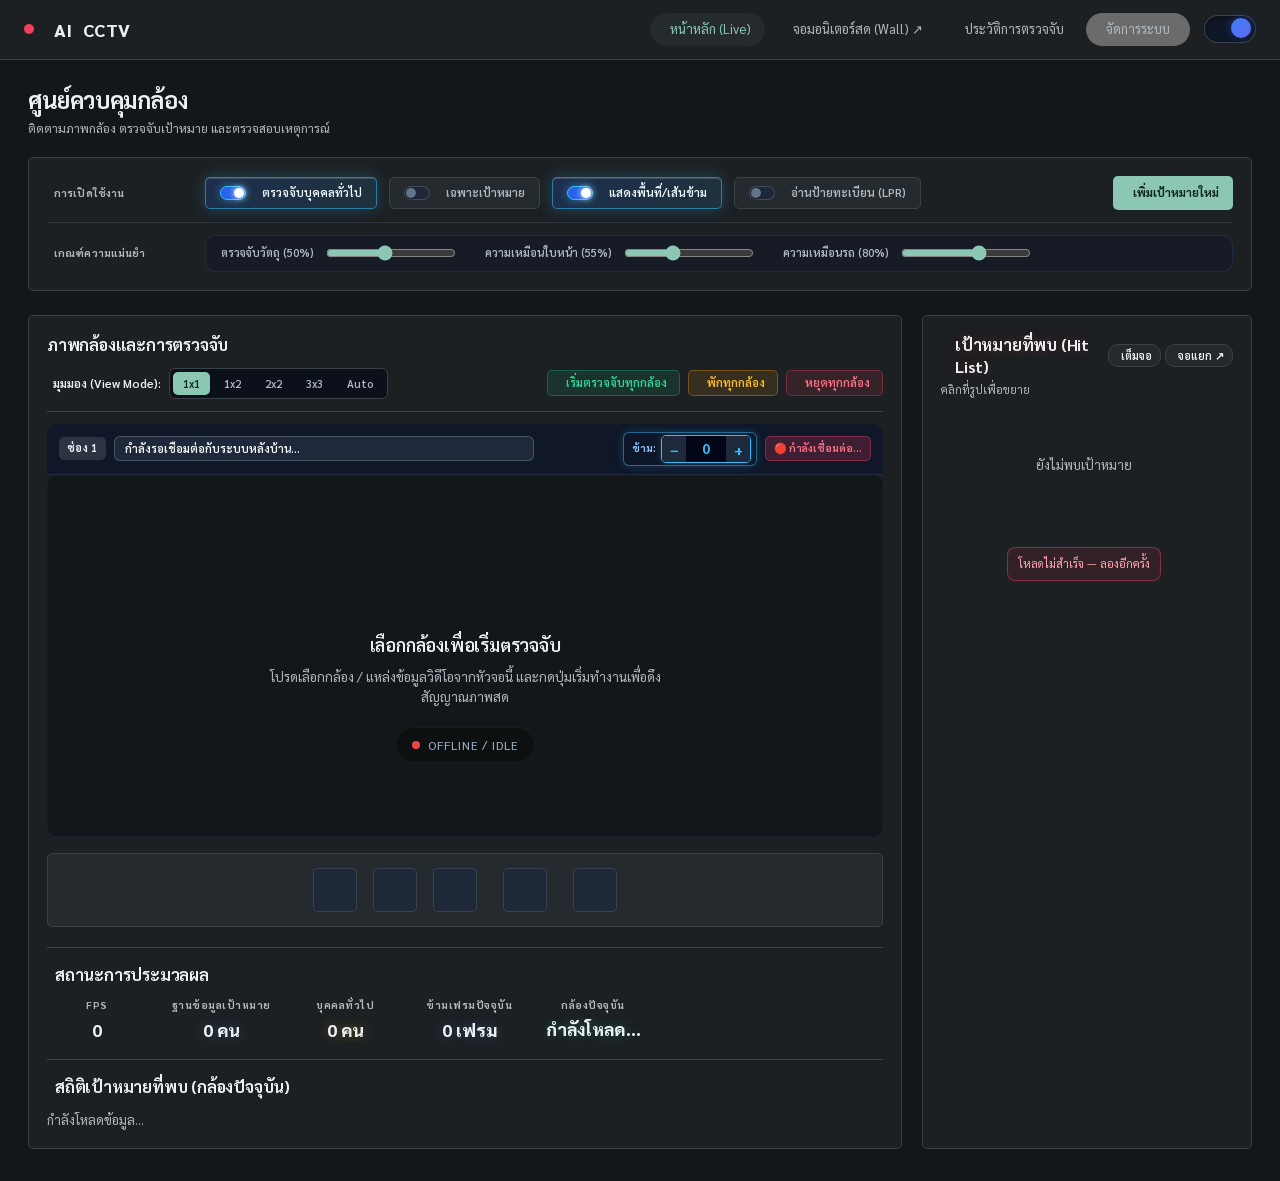
==== commit d9f77f60: "Update public CCTV app with Satun camera integration and Windows NVIDIA installer" ====
--- a/index.html
+++ b/index.html
@@ -4,54 +4,142 @@
     <meta charset="UTF-8">
     <meta name="viewport" content="width=device-width, initial-scale=1.0">
     <title>AI Face Recognition CCTV</title>
-    <link rel="stylesheet" href="app.css">
+    <link rel="stylesheet" href="app.css?v=20260926-4">
+    <link rel="stylesheet" href="https://cdn.jsdelivr.net/npm/remixicon@4.3.0/fonts/remixicon.css">
     <link rel="preconnect" href="https://fonts.googleapis.com">
     <link rel="preconnect" href="https://fonts.gstatic.com" crossorigin>
-    <link href="https://fonts.googleapis.com/css2?family=Sarabun:wght@300;400;500;600;700&family=Kanit:wght@400;500;600;700&display=swap" rel="stylesheet">
+    <link href="https://fonts.googleapis.com/css2?family=Plus+Jakarta+Sans:wght@400;500;600;700;800&family=Sarabun:wght@300;400;500;600;700;800&display=swap" rel="stylesheet">
+    <link rel="stylesheet" href="dashboard.css?v=20261024-2">
+    <script src="theme.js"></script>
     <script src="https://cdn.jsdelivr.net/npm/sweetalert2@11"></script>
     <style>
-        /* In-Browser Fullscreen Mode Styles (Theater Mode) */
+        /* Modern Fullscreen Styles (Native Fullscreen + In-Browser Fallback) */
+        #video-container:fullscreen,
+        #video-container:-webkit-full-screen,
         .in-browser-fullscreen {
             position: fixed !important;
             top: 0 !important;
             left: 0 !important;
             width: 100vw !important;
             height: 100vh !important;
-            z-index: 9999 !important;
+            z-index: 999999 !important;
             background-color: #000 !important;
             display: flex !important;
-            flex-direction: column;
-            justify-content: center;
+            flex-direction: column !important;
+            justify-content: space-between !important;
+            align-items: center !important;
             padding: 0 !important;
             margin: 0 !important;
+            border: none !important;
             border-radius: 0 !important;
-        }
+            overflow: hidden !important;
+        }
+
+        /* Hide background page elements in fallback fullscreen */
+        body.body-fullscreen-active {
+            overflow: hidden !important;
+        }
+        body.body-fullscreen-active .navbar,
+        body.body-fullscreen-active .header-banner,
+        body.body-fullscreen-active .control-panel,
+        body.body-fullscreen-active .stats-grid,
+        body.body-fullscreen-active .card-inset,
+        body.body-fullscreen-active .cctv-grid-toolbar,
+        body.body-fullscreen-active aside {
+            display: none !important;
+        }
+        body.body-fullscreen-active .main-dashboard-grid,
+        body.body-fullscreen-active .glass-card {
+            backdrop-filter: none !important;
+            -webkit-backdrop-filter: none !important;
+            box-shadow: none !important;
+            border: none !important;
+            padding: 0 !important;
+            margin: 0 !important;
+        }
+
+        /* Fullscreen header overlay */
+        #video-container:fullscreen .cctv-card-header,
+        #video-container:-webkit-full-screen .cctv-card-header,
+        .in-browser-fullscreen .cctv-card-header {
+            position: absolute !important;
+            top: 0 !important;
+            left: 0 !important;
+            right: 0 !important;
+            z-index: 50 !important;
+            background: linear-gradient(to bottom, rgba(0,0,0,0.85) 0%, rgba(0,0,0,0) 100%) !important;
+            border-bottom: none !important;
+            padding: 16px 24px !important;
+            opacity: 0;
+            transition: opacity 0.3s ease;
+        }
+        #video-container:fullscreen:hover .cctv-card-header,
+        #video-container:-webkit-full-screen:hover .cctv-card-header,
+        .in-browser-fullscreen:hover .cctv-card-header,
+        #video-container.controls-visible .cctv-card-header {
+            opacity: 1 !important;
+        }
+
+        /* Plot box & Video element in Fullscreen */
+        #video-container:fullscreen .plot-box,
+        #video-container:-webkit-full-screen .plot-box,
         .in-browser-fullscreen .plot-box {
-            flex: 1;
-            display: flex;
-            align-items: center;
-            justify-content: center;
-            background: #000;
-            padding: 0;
-            margin: 0;
-            border: none;
-        }
+            flex: 1 !important;
+            width: 100% !important;
+            height: 100% !important;
+            display: flex !important;
+            align-items: center !important;
+            justify-content: center !important;
+            background: #000 !important;
+            padding: 0 !important;
+            margin: 0 !important;
+            border: none !important;
+        }
+
+        #video-container:fullscreen img#video-feed,
+        #video-container:-webkit-full-screen img#video-feed,
         .in-browser-fullscreen img#video-feed {
-            max-height: calc(100vh - 70px) !important;
-            width: auto !important;
-            max-width: 100%;
-            object-fit: contain;
-        }
+            width: 100% !important;
+            height: 100% !important;
+            max-height: 100vh !important;
+            max-width: 100vw !important;
+            object-fit: contain !important;
+            background: #000 !important;
+        }
+
+        #video-container:fullscreen #video-mockup,
+        #video-container:-webkit-full-screen #video-mockup,
+        .in-browser-fullscreen #video-mockup {
+            width: 100% !important;
+            height: 100% !important;
+            min-height: 100% !important;
+            border-radius: 0 !important;
+            background: radial-gradient(circle, #111827 0%, #030712 100%) !important;
+        }
+
+        /* Fullscreen bottom controls overlay */
+        #video-container:fullscreen .media-controls,
+        #video-container:-webkit-full-screen .media-controls,
         .in-browser-fullscreen .media-controls {
-            background-color: #1a1b1e !important;
-            border-top: 1px solid #2d2e33;
-            padding: 15px !important;
-            position: relative;
-            z-index: 100;
-            display: flex;
-            justify-content: center;
-            margin-top: 0;
+            position: absolute !important;
+            bottom: 0 !important;
+            left: 0 !important;
+            right: 0 !important;
+            z-index: 50 !important;
+            background: linear-gradient(to top, rgba(0,0,0,0.85) 0%, rgba(0,0,0,0) 100%) !important;
+            border-top: none !important;
+            padding: 20px !important;
+            display: flex !important;
+            justify-content: center !important;
             border-radius: 0 !important;
+            opacity: 0;
+            transition: opacity 0.3s ease;
+        }
+        #video-container:fullscreen:hover .media-controls,
+        #video-container:-webkit-full-screen:hover .media-controls,
+        .in-browser-fullscreen:hover .media-controls,
+        #video-container.controls-visible .media-controls {
+            opacity: 1 !important;
         }
         @keyframes spin {
             to { transform: rotate(360deg); }
@@ -62,35 +150,98 @@
         }
     </style>
     <script>
+        var fullscreenActivityTimer = null;
+        function showFullscreenControlsTemporarily() {
+            var container = document.getElementById("video-container");
+            if (!container) return;
+            container.classList.add("controls-visible");
+            clearTimeout(fullscreenActivityTimer);
+            fullscreenActivityTimer = setTimeout(function() {
+                container.classList.remove("controls-visible");
+            }, 3000);
+        }
+
         function toggleFullScreen() {
             var container = document.getElementById("video-container");
             var btn = document.getElementById("btn-fullscreen");
-            container.classList.toggle("in-browser-fullscreen");
-            
-            // To prevent scrolling of the main body when in fullscreen
-            if (container.classList.contains("in-browser-fullscreen")) {
-                document.body.style.overflow = "hidden";
-                btn.innerHTML = "↙️"; // Exit fullscreen icon
+            var isNative = Boolean(document.fullscreenElement || document.webkitFullscreenElement);
+
+            if (!isNative && !container.classList.contains("in-browser-fullscreen")) {
+                var req = container.requestFullscreen || container.webkitRequestFullscreen;
+                if (req) {
+                    req.call(container).catch(function(err) {
+                        enterFallbackFullscreen(container, btn);
+                    });
+                } else {
+                    enterFallbackFullscreen(container, btn);
+                }
+            } else {
+                if (isNative) {
+                    var exit = document.exitFullscreen || document.webkitExitFullscreen;
+                    if (exit) {
+                        exit.call(document).catch(function() {});
+                    }
+                }
+                exitFallbackFullscreen(container, btn);
+            }
+        }
+
+        function enterFallbackFullscreen(container, btn) {
+            container.classList.add("in-browser-fullscreen");
+            document.body.classList.add("body-fullscreen-active");
+            if (btn) {
+                btn.innerHTML = '<i class="ri-fullscreen-exit-line"></i>';
                 btn.title = "ย่อจอ (Exit Fullscreen)";
-            } else {
-                document.body.style.overflow = "auto";
-                btn.innerHTML = "📺"; // Enter fullscreen icon
+            }
+        }
+
+        function exitFallbackFullscreen(container, btn) {
+            container.classList.remove("in-browser-fullscreen");
+            document.body.classList.remove("body-fullscreen-active");
+            if (btn) {
+                btn.innerHTML = '<i class="ri-fullscreen-line"></i>';
                 btn.title = "เต็มจอ (Fullscreen)";
             }
         }
+
+        function handleFullscreenChange() {
+            var container = document.getElementById("video-container");
+            var btn = document.getElementById("btn-fullscreen");
+            var isFs = Boolean(document.fullscreenElement || document.webkitFullscreenElement);
+            if (btn) {
+                btn.innerHTML = isFs ? '<i class="ri-fullscreen-exit-line"></i>' : '<i class="ri-fullscreen-line"></i>';
+                btn.title = isFs ? "ย่อจอ (Exit Fullscreen)" : "เต็มจอ (Fullscreen)";
+            }
+            if (!isFs && container) {
+                container.classList.remove("in-browser-fullscreen");
+                document.body.classList.remove("body-fullscreen-active");
+            }
+        }
+
+        document.addEventListener("fullscreenchange", handleFullscreenChange);
+        document.addEventListener("webkitfullscreenchange", handleFullscreenChange);
+
+        document.addEventListener("DOMContentLoaded", function() {
+            var vc = document.getElementById("video-container");
+            if (vc) {
+                vc.addEventListener("mousemove", showFullscreenControlsTemporarily);
+                vc.addEventListener("touchstart", showFullscreenControlsTemporarily, { passive: true });
+            }
+        });
     </script>
 </head>
-<body>
+<body class="command-center">
     <!-- Global Page Loader -->
     <div id="page-loader" style="position: fixed; top: 0; left: 0; width: 100%; height: 100%; background: rgba(15, 23, 42, 0.9); backdrop-filter: blur(8px); display: flex; flex-direction: column; align-items: center; justify-content: center; z-index: 9999; transition: opacity 0.5s ease, visibility 0.5s;">
         <div style="width: 50px; height: 50px; border: 4px solid rgba(255,255,255,0.1); border-top-color: var(--primary); border-radius: 50%; animation: spin 1s linear infinite; margin-bottom: 20px;"></div>
         <div style="color: #ffffff; font-family: var(--font-head); font-size: 1.2rem; font-weight: 500; letter-spacing: 0.5px;">กำลังโหลดระบบ CCTV AI...</div>
     </div>
     <!-- Toast Notification -->
+    <a class="skip-link" href="#main-content">ข้ามไปยังภาพกล้อง</a>
     <div id="toast" class="toast">Notification Message</div>
 
     <!-- Navbar -->
-    
+
     <div class="browser-window">
         <div class="browser-header">
             <div class="mac-dots">
@@ -104,95 +255,95 @@
         </div>
         <div class="browser-content">
 <nav class="navbar">
-        <a href="index.html" class="nav-logo">AI <span>CCTV</span></a>
+        <a href="index.html" class="nav-logo"><i class="ri-radar-line"></i> AI <span>CCTV</span></a>
         <div class="nav-links">
-            <a href="index.html" class="nav-link active">🏠 หน้าหลัก (Live)</a>
-            <a href="history.html" class="nav-link">🕒 ประวัติการตรวจจับ</a>
+            <a href="index.html" class="nav-link active" aria-current="page"><i class="ri-home-4-line"></i> หน้าหลัก (Live)</a>
+            <a href="live_hits.html" class="nav-link" target="_blank" title="เปิดหน้าต่างมอนิเตอร์สดจอแยก (Live Wall)"><i class="ri-tv-2-line"></i> จอมอนิเตอร์สด (Wall) ↗</a>
+            <a href="history.html" class="nav-link"><i class="ri-history-line"></i> ประวัติการตรวจจับ</a>
             <div class="nav-dropdown">
-                <span class="nav-link">⚙️ จัดการระบบ ▾</span>
+                <button type="button" class="nav-link"><i class="ri-settings-4-line"></i> จัดการระบบ <i class="ri-arrow-down-s-line"></i></button>
                 <div class="dropdown-content">
-                    <a href="targets.html" class="dropdown-item">👥 จัดการเป้าหมาย</a>
-                    <a href="settings.html" class="dropdown-item">⚙️ ตั้งค่าระบบและกล้อง</a>
+                    <a href="targets.html" class="dropdown-item"><i class="ri-user-search-line"></i> จัดการเป้าหมาย</a>
+                    <a href="settings.html" class="dropdown-item"><i class="ri-sound-module-line"></i> ตั้งค่าระบบและกล้อง</a>
                 </div>
             </div>
+            <button type="button" class="theme-toggle-btn" onclick="toggleAppTheme()" id="theme-toggle-btn" title="สลับธีม สว่าง / มืด" aria-label="สลับธีม สว่าง / มืด">
+                <span class="theme-toggle-track">
+                    <i class="ri-sun-fill theme-icon-sun"></i>
+                    <i class="ri-moon-fill theme-icon-moon"></i>
+                    <span class="theme-toggle-thumb"></span>
+                </span>
+            </button>
         </div>
     </nav>
 
     <header class="hero">
-        <h1>AI CCTV <span>Dashboard</span></h1>
-        <p>ระบบ AI ตรวจจับบุคคลและยานพาหนะเป้าหมายอัจฉริยะ</p>
+        <h1>ศูนย์ควบคุมกล้อง</h1>
+        <p>ติดตามภาพกล้อง ตรวจจับเป้าหมาย และตรวจสอบเหตุการณ์</p>
     </header>
 
-    <main class="container">
-        <!-- Controls Section -->
-        <div class="glass-card controls-panel" style="padding: 20px; display: flex; flex-direction: column; gap: 0;">
-            
-            <!-- Top Row: Essential Camera & Primary Action -->
-            <div style="display: flex; justify-content: space-between; align-items: flex-end; width: 100%; gap: 16px; margin-bottom: 16px; padding-bottom: 16px; border-bottom: 1px solid var(--border);">
-                <div style="display: flex; gap: 16px; align-items: flex-end; flex-grow: 1;">
-                    <div class="field" style="flex-grow: 1; max-width: 400px;">
-                        <label for="camera-select" style="font-weight: 600; color: var(--primary);">🎥 แหล่งข้อมูลวิดีโอ (Camera / Video Source)</label>
-                        <select id="camera-select" onchange="changeCamera()" style="width: 100%; height: 42px;">
-                            <option value="">กำลังโหลดกล้อง...</option>
-                        </select>
+    <main class="container" id="main-content">
+            <!-- Controls Section -->
+        <div class="glass-card controls-panel controls-panel-compact">
+            <!-- Toggles & Primary Action -->
+            <div class="controls-options-row">
+                <div class="controls-settings-row controls-toggle-row" role="group" aria-labelledby="toggle-controls-label">
+                    <div class="controls-row-label" id="toggle-controls-label">
+                        <i class="ri-toggle-line"></i>
+                        <span>การเปิดใช้งาน</span>
                     </div>
-                    <div class="field" id="frame-skip-container" style="display: none;">
-                        <label for="frame-skip" title="ข้ามเฟรมเพื่อลดความหน่วง (0 = ไม่ข้าม, แนะนำ 3 สำหรับ YouTube)">⏭️ ข้ามเฟรม</label>
-                        <input type="number" id="frame-skip" min="0" max="10" value="0" onchange="setFrameSkip()" style="width: 80px; height: 42px; text-align: center;" title="0 = ไม่ข้าม, แนะนำ 3 สำหรับ YouTube">
+                    <div class="controls-toggle-list">
+                        <label class="check-pill" id="pill-detect-any-person" title="เปิดตรวจจับและบันทึกบุคคลทั่วไปทุกคนที่พบ (หากปิดจะตรวจจับเฉพาะบุคคลเป้าหมายเท่านั้น)">
+                            <input type="checkbox" id="detect-any-person" checked onchange="toggleDetectAnyPerson()">
+                            <i class="ri-user-search-line"></i> ตรวจจับบุคคลทั่วไป
+                        </label>
+                        <label class="check-pill" title="แสดงเส้นตีกรอบเฉพาะเป้าหมายเท่านั้น">
+                            <input type="checkbox" id="show-only-targets" onchange="toggleShowOnlyTargets()">
+                            <i class="ri-focus-3-line"></i> เฉพาะเป้าหมาย
+                        </label>
+                        <label class="check-pill" title="แสดงเส้นขอบเขตพื้นที่หรือเส้นข้ามบนวิดีโอ">
+                            <input type="checkbox" id="show-detection-zone" checked onchange="toggleShowDetectionZone()">
+                            <i class="ri-shape-line"></i> แสดงพื้นที่/เส้นข้าม
+                        </label>
+                        <label class="check-pill" title="เปิดใช้งานระบบอ่านป้ายทะเบียนรถยนต์ (LPR)">
+                            <input type="checkbox" id="enable-lpr" onchange="toggleLPR()">
+                            <i class="ri-id-card-line"></i> อ่านป้ายทะเบียน (LPR)
+                        </label>
+                        <button class="btn btn-primary btn-add-target-compact" onclick="openTargetModal()">
+                            <i class="ri-add-circle-line"></i> เพิ่มเป้าหมายใหม่
+                        </button>
                     </div>
                 </div>
-                
-                <button class="btn btn-primary" onclick="openTargetModal()" style="height: 42px; padding: 0 24px; font-weight: 600; box-shadow: 0 4px 12px rgba(99, 102, 241, 0.3); border-radius: 8px;">
-                    <span style="font-size: 16px; margin-right: 6px;">➕</span> เพิ่มเป้าหมายใหม่
-                </button>
-            </div>
-            
-            <!-- Bottom Row: Filters and Toggles -->
-            <div style="display: flex; justify-content: space-between; align-items: center; width: 100%; gap: 16px; flex-wrap: wrap;">
-                
-                <!-- Toggle Switches -->
-                <div style="display: flex; gap: 12px; flex-wrap: wrap;">
-                    <label class="check-pill" title="บันทึกภาพคนที่ไม่รู้จักลงฐานข้อมูลประวัติ">
-                        <input type="checkbox" id="save-unknown" onchange="toggleSaveUnknown()">
-                        บันทึกบุคคลทั่วไป
-                    </label>
-                    <label class="check-pill" title="แสดงเส้นตีกรอบเฉพาะเป้าหมายเท่านั้น">
-                        <input type="checkbox" id="show-only-targets" onchange="toggleShowOnlyTargets()">
-                        เฉพาะเป้าหมาย
-                    </label>
-                    <label class="check-pill" title="แสดงเส้นขอบเขตพื้นที่หรือเส้นข้ามบนวิดีโอ">
-                        <input type="checkbox" id="show-detection-zone" checked onchange="toggleShowDetectionZone()">
-                        แสดงพื้นที่/เส้นข้าม
-                    </label>
-                    <label class="check-pill" title="เปิดใช้งานระบบอ่านป้ายทะเบียนรถยนต์ (LPR)">
-                        <input type="checkbox" id="enable-lpr" onchange="toggleLPR()">
-                        อ่านป้ายทะเบียน (LPR)
-                    </label>
-                </div>
-        
-                <!-- Right Side settings -->
-                <div style="display: flex; gap: 24px; align-items: center; flex-wrap: wrap;">
+
+                <!-- Detection thresholds -->
+                <div class="controls-settings-row controls-threshold-row" role="group" aria-labelledby="threshold-controls-label">
+                    <div class="controls-row-label" id="threshold-controls-label">
+                        <i class="ri-equalizer-2-line"></i>
+                        <span>เกณฑ์ความแม่นยำ</span>
+                    </div>
+                    <div class="controls-threshold-list">
                     <div class="field" id="yolo-search-container" style="display: none; margin: 0;">
                         <div style="display: flex; gap: 5px; align-items: center;">
-                            <label for="yolo-search" style="margin: 0; white-space: nowrap;" title="พิมพ์สิ่งที่ต้องการค้นหา เช่น หมา, กระเป๋า, คนใส่แว่น (YOLO-World)">🔍 ค้นหา (World):</label>
+                            <label for="yolo-search" style="margin: 0; white-space: nowrap;" title="พิมพ์สิ่งที่ต้องการค้นหา เช่น หมา, กระเป๋า, คนใส่แว่น (YOLO-World)"><i class="ri-search-2-line"></i> ค้นหา (World):</label>
                             <input type="text" id="yolo-search" placeholder="เช่น หมา, แมว" style="width: 120px; height: 32px;">
                             <button class="btn btn-primary" onclick="setCustomSearch()" style="padding: 0 12px; height: 32px; font-size: 13px;">ตกลง</button>
                         </div>
                     </div>
-                    
+
                     <div class="field" style="margin: 0; display: flex; flex-direction: row; align-items: center; gap: 12px;">
-                        <label for="min-confidence" style="margin: 0; white-space: nowrap;" title="ความมั่นใจขั้นต่ำที่ AI ตรวจจับ 'วัตถุ' (คน/รถ) — ไม่เกี่ยวกับความเหมือนใบหน้า">🎯 ตรวจจับวัตถุ (<span id="conf-val">50</span>%)</label>
+                        <label for="min-confidence" style="margin: 0; white-space: nowrap;" title="ความมั่นใจขั้นต่ำที่ AI ตรวจจับ 'วัตถุ' (คน/รถ) — ไม่เกี่ยวกับความเหมือนใบหน้า"><i class="ri-scan-2-line"></i> ตรวจจับวัตถุ (<span id="conf-val">50</span>%)</label>
                         <input type="range" id="min-confidence" min="10" max="99" value="50" onchange="updateMinConfidence()" oninput="document.getElementById('conf-val').innerText = this.value" style="width: 130px; margin: 0;">
                     </div>
 
                     <div class="field" style="margin: 0; display: flex; flex-direction: row; align-items: center; gap: 12px;">
-                        <label for="face-threshold" style="margin: 0; white-space: nowrap;" title="ความเหมือนใบหน้าขั้นต่ำที่จะยืนยันว่าเป็นเป้าหมาย — ยิ่งสูงยิ่งเข้ม (false ลดลง)">🧑 ความเหมือนใบหน้า (<span id="face-threshold-val">55</span>%)</label>
+                        <label for="face-threshold" style="margin: 0; white-space: nowrap;" title="ความเหมือนใบหน้าขั้นต่ำที่จะยืนยันว่าเป็นเป้าหมาย — ยิ่งสูงยิ่งเข้ม (false ลดลง)"><i class="ri-user-smile-line"></i> ความเหมือนใบหน้า (<span id="face-threshold-val">55</span>%)</label>
                         <input type="range" id="face-threshold" min="30" max="99" value="55" onchange="updateFaceThreshold()" oninput="document.getElementById('face-threshold-val').innerText = this.value" style="width: 130px; margin: 0;">
                     </div>
 
                     <div class="field" style="margin: 0; display: flex; flex-direction: row; align-items: center; gap: 12px;">
-                        <label for="vehicle-threshold" style="margin: 0; white-space: nowrap;" title="ความเหมือนของรถ 'เฉพาะคัน' ที่จับจากรูป (โมเดล VeRi) — ยิ่งสูงยิ่งเข้ม">🚗 ความเหมือนรถ (<span id="vehicle-threshold-val">80</span>%)</label>
+                        <label for="vehicle-threshold" style="margin: 0; white-space: nowrap;" title="ความเหมือนของรถ 'เฉพาะคัน' ที่จับจากรูป (โมเดล VeRi) — ยิ่งสูงยิ่งเข้ม"><i class="ri-car-line"></i> ความเหมือนรถ (<span id="vehicle-threshold-val">80</span>%)</label>
                         <input type="range" id="vehicle-threshold" min="50" max="99" value="80" onchange="updateVehicleThreshold()" oninput="document.getElementById('vehicle-threshold-val').innerText = this.value" style="width: 130px; margin: 0;">
+                    </div>
                     </div>
                 </div>
             </div>
@@ -202,14 +353,13 @@
             <!-- Main Content: CCTV Stream -->
             <section class="glass-card">
                 <div style="display: flex; justify-content: space-between; align-items: center; margin-bottom: 12px; flex-wrap: wrap; gap: 8px;">
-                    <h2 style="margin: 0;">CCTV AI (Target Recognition)</h2>
-                    <span id="active-camera-title-badge" style="font-size: 0.85rem; font-weight: 600; color: var(--primary); background: var(--primary-soft); padding: 4px 10px; border-radius: 6px; border: 1px solid rgba(37, 99, 235, 0.2);">กล้องหลัก: กำลังเชื่อมต่อ...</span>
+                    <h2 style="margin: 0;">ภาพกล้องและการตรวจจับ</h2>
                 </div>
 
                 <!-- Multi-Camera Grid View Switcher & Global Action Toolbar -->
                 <div class="cctv-grid-toolbar">
                     <div style="display: flex; align-items: center; gap: 8px; flex-wrap: wrap;">
-                        <span style="font-weight: 600; font-size: 0.85rem; color: var(--text-main);">🖥️ มุมมอง (View Mode):</span>
+                        <span class="cctv-toolbar-label"><i class="ri-layout-grid-line"></i> มุมมอง (View Mode):</span>
                         <div class="grid-mode-selector">
                             <button type="button" class="btn-grid-mode active" id="btn-grid-1x1" onclick="setGridMode('1x1')" title="มุมมองกล้องเดี่ยว (Single 1x1)">1x1</button>
                             <button type="button" class="btn-grid-mode" id="btn-grid-1x2" onclick="setGridMode('1x2')" title="มุมมอง 2 กล้อง (Split 1x2)">1x2</button>
@@ -218,10 +368,19 @@
                             <button type="button" class="btn-grid-mode" id="btn-grid-auto" onclick="setGridMode('auto')" title="มุมมองอัตโนมัติ (Auto Grid)">Auto</button>
                         </div>
                     </div>
-                    <div style="display: flex; align-items: center; gap: 6px; flex-wrap: wrap;">
-                        <button type="button" class="btn btn-sm" onclick="playAllCameras()" style="padding: 4px 10px; font-size: 0.8rem; background: rgba(20,163,127,0.15); color: var(--success); border: 1px solid rgba(20,163,127,0.3); border-radius: 6px;" title="เริ่มประมวลผลทุกกล้องพร้อมกัน">▶️ เล่นทุกกล้อง</button>
-                        <button type="button" class="btn btn-sm" onclick="pauseAllCameras()" style="padding: 4px 10px; font-size: 0.8rem; background: rgba(245,158,11,0.15); color: var(--warning); border: 1px solid rgba(245,158,11,0.3); border-radius: 6px;" title="พักประมวลผลทุกกล้อง">⏸️ พักทุกกล้อง</button>
-                        <button type="button" class="btn btn-sm" onclick="stopAllCameras()" style="padding: 4px 10px; font-size: 0.8rem; background: rgba(229,72,77,0.15); color: var(--danger); border: 1px solid rgba(229,72,77,0.3); border-radius: 6px;" title="หยุดประมวลผลทุกกล้อง">🛑 หยุดทุกกล้อง</button>
+                    <div style="display: flex; align-items: center; gap: 8px; flex-wrap: wrap;">
+                        <button type="button" class="btn-bulk-cam btn-bulk-play" onclick="playAllCameras()" title="เริ่มตรวจจับทุกกล้องพร้อมกัน">
+                            <i class="ri-play-fill"></i>
+                            <span>เริ่มตรวจจับทุกกล้อง</span>
+                        </button>
+                        <button type="button" class="btn-bulk-cam btn-bulk-pause" onclick="pauseAllCameras()" title="พักการตรวจจับทุกกล้อง">
+                            <i class="ri-pause-fill"></i>
+                            <span>พักทุกกล้อง</span>
+                        </button>
+                        <button type="button" class="btn-bulk-cam btn-bulk-stop" onclick="stopAllCameras()" title="หยุดการตรวจจับทุกกล้อง">
+                            <i class="ri-stop-fill"></i>
+                            <span>หยุดทุกกล้อง</span>
+                        </button>
                     </div>
                 </div>
 
@@ -229,21 +388,40 @@
                 <div id="multi-camera-wall" class="cctv-wall-grid grid-2x2" style="display: none; margin-bottom: 16px;"></div>
 
                 <div id="video-container" style="position: relative; background: var(--surface); border-radius: var(--radius-sm); overflow: hidden;">
+                    <div class="cctv-card-header main-source-header">
+                        <div class="cctv-slot-left">
+                            <span class="slot-num-badge">ช่อง 1</span>
+                            <select id="camera-select" class="slot-cam-select main-source-select" onchange="changeCamera()" title="เลือกกล้อง/วิดีโอสำหรับจอนี้" aria-label="เลือกกล้องหรือแหล่งวิดีโอสำหรับช่อง 1">
+                                <option value="">กำลังโหลดกล้อง...</option>
+                            </select>
+                        </div>
+                        <div class="cctv-slot-right main-source-actions">
+                            <div class="slot-skip-box" id="frame-skip-container" title="ตั้งค่าข้ามเฟรม AI สำหรับช่องนี้">
+                                <span class="slot-skip-label"><i class="ri-skip-forward-line"></i> ข้าม:</span>
+                                <div class="slot-skip-stepper">
+                                    <button type="button" class="btn-skip-step" onclick="stepMainFrameSkip(-1)" title="ลดการข้ามเฟรม" aria-label="ลดการข้ามเฟรม">−</button>
+                                    <input type="number" id="frame-skip" min="0" max="30" value="0" class="slot-skip-input" onchange="setFrameSkip()" title="ระบุจำนวนเฟรม AI ที่ต้องการข้าม (0 = รันทุกเฟรม)" aria-label="จำนวนเฟรมที่ข้าม">
+                                    <button type="button" class="btn-skip-step" onclick="stepMainFrameSkip(1)" title="เพิ่มการข้ามเฟรม" aria-label="เพิ่มการข้ามเฟรม">+</button>
+                                </div>
+                            </div>
+                            <span id="active-camera-title-badge" class="cctv-cam-badge stopped">🔴 กำลังเชื่อมต่อ...</span>
+                        </div>
+                    </div>
                     <div class="plot-box">
                         <img id="video-feed" src="http://localhost:8081/video_feed" alt="รอภาพจากเซิร์ฟเวอร์..." style="min-height: 300px; display: none; width: 100%;">
                         <!-- Video file preview (shown before starting) -->
                         <div id="video-preview-wrap" style="display: none; position: relative; width: 100%; background: #0f172a;">
                             <img id="video-preview" alt="ตัวอย่างวิดีโอ" style="display: block; width: 100%; min-height: 300px; object-fit: contain; background: #0f172a;">
                             <div style="position: absolute; left: 0; right: 0; bottom: 0; padding: 14px 16px; display: flex; align-items: center; gap: 10px; background: linear-gradient(to top, rgba(0,0,0,0.75), rgba(0,0,0,0)); color: #e2e8f0;">
-                                <span style="font-size: 1.1rem;">🎬</span>
-                                <span id="video-preview-caption" style="font-size: 0.9rem; font-weight: 500;">ตัวอย่างวิดีโอ — กดปุ่มเริ่ม ▶️ เพื่อประมวลผล</span>
+                                <span style="font-size: 1.1rem; color: #38bdf8;"><i class="ri-movie-line"></i></span>
+                                <span id="video-preview-caption" style="font-size: 0.9rem; font-weight: 500;">ตัวอย่างวิดีโอ — กดปุ่มสแกนตรวจจับเพื่อเริ่มทำงาน</span>
                             </div>
                         </div>
                         <!-- CCTV Mockup Placeholder -->
                         <div id="video-mockup" style="width: 100%; min-height: 480px; display: flex; flex-direction: column; align-items: center; justify-content: center; background: radial-gradient(circle, #1e293b 0%, #0f172a 100%); color: #64748b; padding: 40px; text-align: center; border-radius: var(--radius-sm);">
-                            <div style="font-size: 5rem; margin-bottom: 20px; filter: drop-shadow(0 0 10px rgba(99,102,241,0.2)); animation: pulse 2s infinite;">📹</div>
-                            <h3 style="font-family: var(--font-head); color: #e2e8f0; font-size: 1.3rem; margin-bottom: 10px;">CCTV AI Target Recognition</h3>
-                            <p style="font-size: 0.95rem; max-width: 400px; line-height: 1.5; color: #94a3b8; margin-bottom: 20px;">โปรดเลือกกล้อง / แหล่งข้อมูลวิดีโอจากด้านบน และกดปุ่มเริ่มทำงานเพื่อดึงสัญญาณภาพสด</p>
+                            <div style="font-size: 4.5rem; margin-bottom: 20px; color: #818cf8; filter: drop-shadow(0 0 16px rgba(99,102,241,0.35)); animation: pulse 2s infinite;"><i class="ri-cctv-line"></i></div>
+                            <h3 style="font-family: var(--font-head); color: #e2e8f0; font-size: 1.3rem; margin-bottom: 10px;">เลือกกล้องเพื่อเริ่มตรวจจับ</h3>
+                            <p style="font-size: 0.95rem; max-width: 400px; line-height: 1.5; color: #94a3b8; margin-bottom: 20px;">โปรดเลือกกล้อง / แหล่งข้อมูลวิดีโอจากหัวจอนี้ และกดปุ่มเริ่มทำงานเพื่อดึงสัญญาณภาพสด</p>
                             <div style="display: flex; gap: 8px; align-items: center; justify-content: center; background: rgba(0,0,0,0.3); padding: 8px 16px; border-radius: 20px; border: 1px solid rgba(255,255,255,0.05);">
                                 <span id="mockup-indicator" style="width: 8px; height: 8px; background: #ef4444; border-radius: 50%; display: inline-block;"></span>
                                 <span id="mockup-text" style="font-size: 0.85rem; font-weight: 500; text-transform: uppercase; letter-spacing: 1px; color: #94a3b8;">Offline / Idle</span>
@@ -252,12 +430,12 @@
                     </div>
 
                     <div class="media-controls">
-                        <button id="btn-play" onclick="playStream()" class="btn-media" title="เริ่ม (Play)">▶️</button>
-                        <button id="btn-pause" onclick="pauseStream()" class="btn-media" title="พัก (Pause)">⏸️</button>
-                        <button id="btn-stop" onclick="stopProcessing()" class="btn-media" title="หยุด (Stop)">🛑</button>
-                        <button id="btn-fullscreen" onclick="toggleFullScreen()" class="btn-media" title="เต็มจอ (Fullscreen)" style="margin-left: 10px;">📺</button>
-                        <button id="btn-crop-screen" onclick="openScreenCropModal()" class="btn-media" title="กำหนดพื้นที่หน้าจอ" style="display: none; margin-left: 10px;">✂️</button>
-                        <button id="btn-set-zone" onclick="openZoneModal()" class="btn-media" title="กำหนดเขตตรวจจับ (Detection Zone)" style="margin-left: 10px;">📐</button>
+                        <button id="btn-play" onclick="playStream()" class="btn-media" title="เริ่มตรวจจับ (Start / Play)"><i class="ri-play-fill"></i></button>
+                        <button id="btn-pause" onclick="pauseStream()" class="btn-media" title="พักการตรวจจับ (Pause Detection)"><i class="ri-pause-fill"></i></button>
+                        <button id="btn-stop" onclick="stopProcessing()" class="btn-media" title="หยุดการตรวจจับ (Stop Detection)"><i class="ri-stop-fill"></i></button>
+                        <button id="btn-fullscreen" onclick="toggleFullScreen()" class="btn-media" title="เต็มจอ (Fullscreen)" style="margin-left: 10px;"><i class="ri-fullscreen-line"></i></button>
+                        <button id="btn-crop-screen" onclick="openScreenCropModal()" class="btn-media" title="กำหนดพื้นที่หน้าจอ" style="display: none; margin-left: 10px;"><i class="ri-crop-line"></i></button>
+                        <button id="btn-set-zone" onclick="openZoneModal()" class="btn-media" title="กำหนดเขตตรวจจับ (Detection Zone)" style="margin-left: 10px;"><i class="ri-shape-line"></i></button>
                     </div>
 
                     <!-- Video file playback timeline (shown only for video-file sources) -->
@@ -275,33 +453,33 @@
                 </div>
 
                 <div class="card-inset">
-                    <h3 style="margin-bottom: 12px; font-size: 1rem;">🖥️ System Dashboard</h3>
+                    <h3 style="margin-bottom: 12px; font-size: 1.15rem; font-weight: 700; display: flex; align-items: center; gap: 8px;"><i class="ri-dashboard-3-line" style="color: var(--primary);"></i> สถานะการประมวลผล</h3>
                     <div class="stats-grid">
                         <div class="stat-tile">
-                            <div class="stat-label">FPS</div>
+                            <div id="stat-label-fps" class="stat-label">FPS</div>
                             <div id="stat-fps" class="stat-value">0</div>
                         </div>
                         <div class="stat-tile">
-                            <div class="stat-label">ฐานข้อมูลเป้าหมาย</div>
+                            <div id="stat-label-db" class="stat-label">ฐานข้อมูลเป้าหมาย</div>
                             <div id="stat-db" class="stat-value accent-blue">0 คน</div>
                         </div>
                         <div class="stat-tile">
-                            <div class="stat-label">บุคคลทั่วไป</div>
+                            <div id="stat-label-unknown" class="stat-label">บุคคลทั่วไป</div>
                             <div id="stat-unknown" class="stat-value accent-orange">0 คน</div>
                         </div>
                         <div class="stat-tile" title="ข้ามเฟรมปัจจุบัน">
-                            <div class="stat-label">ข้ามเฟรมปัจจุบัน</div>
+                            <div id="stat-label-skip" class="stat-label">ข้ามเฟรมปัจจุบัน</div>
                             <div id="stat-skip" class="stat-value accent-blue">0 เฟรม</div>
                         </div>
                         <div class="stat-tile" title="กล้องปัจจุบัน">
-                            <div class="stat-label">กล้องปัจจุบัน</div>
+                            <div id="stat-label-cam" class="stat-label">กล้องปัจจุบัน</div>
                             <div id="stat-cam" class="stat-value accent-green">กำลังโหลด...</div>
                         </div>
                     </div>
                 </div>
 
                 <div class="card-inset" style="margin-top: 16px;">
-                    <h3 style="margin-bottom: 12px; font-size: 1rem;">📊 สถิติเป้าหมายที่พบ (กล้องปัจจุบัน)</h3>
+                    <h3 style="margin-bottom: 12px; font-size: 1.15rem; font-weight: 700; display: flex; align-items: center; gap: 8px;"><i class="ri-bar-chart-2-line" style="color: #38bdf8;"></i> <span id="target-stats-title-text">สถิติเป้าหมายที่พบ (กล้องปัจจุบัน)</span></h3>
                     <div id="target-stats-list" class="target-stats-grid">
                         <div class="muted">กำลังโหลดข้อมูล...</div>
                     </div>
@@ -309,17 +487,31 @@
             </section>
 
             <!-- Sidebar: Hit List -->
-            <div style="position: relative; height: 100%;">
-                <section class="glass-card hitlist-card" style="position: absolute; top: 0; bottom: 0; left: 0; right: 0; overflow: hidden; display: flex; flex-direction: column;">
-                    <h2>🚨 เป้าหมายที่พบ (Hit List)</h2>
-                    <p>คลิกที่รูปเพื่อขยาย</p>
-                    <div id="alerts-output" class="scroll-area" style="display: flex; flex-direction: column; gap: 14px; flex: 1; min-height: 0; overflow-y: auto; padding-right: 6px;">
-                        <div class="empty-state">ยังไม่พบเป้าหมาย</div>
+            <div class="hitlist-sidebar-wrap">
+                <section class="glass-card hitlist-card">
+                    <div class="hitlist-header-row" style="display: flex; justify-content: space-between; align-items: center; margin-bottom: 4px;">
+                        <h2 style="margin: 0; display: flex; align-items: center; font-size: 1.15rem;"><i class="ri-alarm-warning-fill" style="color: #f43f5e; margin-right: 6px;"></i>เป้าหมายที่พบ (Hit List)</h2>
+                        <div style="display: flex; align-items: center; gap: 4px;">
+                            <button type="button" class="btn btn-ghost btn-sm" onclick="openLiveHitMatrixModal()" title="ขยายดูเป้าหมายแบบเรียลไทม์เต็มจอ (Live Hit Matrix)" style="padding: 3px 8px; font-size: 0.78rem; display: inline-flex; align-items: center; gap: 4px; border-radius: var(--radius-sm); border: 1px solid var(--border); background: rgba(255,255,255,0.04);">
+                                <i class="ri-fullscreen-line" style="color: var(--primary);"></i> เต็มจอ
+                            </button>
+                            <a href="live_hits.html" target="_blank" class="btn btn-ghost btn-sm" title="เปิดหน้าต่างมอนิเตอร์สดจอแยก (Live Monitor Wall)" style="padding: 3px 8px; font-size: 0.78rem; display: inline-flex; align-items: center; gap: 4px; border-radius: var(--radius-sm); border: 1px solid var(--border); background: rgba(255,255,255,0.04); text-decoration: none; color: inherit;">
+                                <i class="ri-external-link-line" style="color: #38bdf8;"></i> จอแยก ↗
+                            </a>
+                        </div>
+                    </div>
+                    <p id="hitlist-camera-label" style="margin-bottom: 8px; font-size: 0.8rem; color: var(--text-muted);">คลิกที่รูปเพื่อขยาย</p>
+                    <div id="alerts-output" class="scroll-area hitlist-scroll-area" aria-busy="false">
+                        <div id="hit-list-items" class="hit-list-items">
+                            <div class="empty-state">ยังไม่พบเป้าหมาย</div>
+                        </div>
+                        <div id="hit-list-sentinel" class="hit-list-sentinel"></div>
                     </div>
                 </section>
             </div>
         </div>
-    </main>
+
+</main>
 
             </div>
     </div>
@@ -329,10 +521,10 @@
         <div class="modal-content glass-card" style="width: 400px; max-width: 100%;">
             <span class="close" onclick="closeTargetModal()">&times;</span>
             <div style="display: flex; gap: 10px; margin-bottom: 16px; margin-top: 24px;">
-                <button class="btn btn-primary" id="tab-person" onclick="switchModalTab('person')" style="flex: 1;">👤 เพิ่มบุคคล</button>
-                <button class="btn btn-ghost" id="tab-vehicle" onclick="switchModalTab('vehicle')" style="flex: 1;">🚗 เพิ่มยานพาหนะ</button>
+                <button class="btn btn-primary" id="tab-person" onclick="switchModalTab('person')" style="flex: 1; display: inline-flex; align-items: center; justify-content: center; gap: 6px;"><i class="ri-user-add-line"></i> เพิ่มบุคคล</button>
+                <button class="btn btn-ghost" id="tab-vehicle" onclick="switchModalTab('vehicle')" style="flex: 1; display: inline-flex; align-items: center; justify-content: center; gap: 6px;"><i class="ri-car-line"></i> เพิ่มยานพาหนะ</button>
             </div>
-            
+
             <form id="addTargetForm" onsubmit="submitTarget(event)">
                 <div class="form-group">
                     <label>ชื่อบุคคล (ภาษาอังกฤษ)</label>
@@ -364,13 +556,50 @@
         </div>
     </div>
 
+    <!-- Modal: Real-Time Live Hit Matrix -->
+    <div id="liveHitMatrixModal" class="modal" onclick="if(event.target === this) closeLiveHitMatrixModal()">
+        <div class="modal-content glass-card live-matrix-modal-content">
+            <div class="live-matrix-header">
+                <div class="live-matrix-title-group">
+                    <h2><i class="ri-radar-fill" style="color: #38bdf8;"></i> ตรวจจับสดแบบเต็มจอ (Live Hit Matrix)</h2>
+                    <span class="live-pulse-badge"><span class="pulse-dot"></span> LIVE REAL-TIME</span>
+                    <span id="live-matrix-count" class="live-matrix-count">0 รายการ</span>
+                </div>
+                <div class="live-matrix-controls">
+                    <div class="live-matrix-filter-group">
+                        <button type="button" class="matrix-filter-btn active" data-filter="all" onclick="setMatrixFilter('all')">ทั้งหมด</button>
+                        <button type="button" class="matrix-filter-btn" data-filter="lpr" onclick="setMatrixFilter('lpr')"><i class="ri-font-size-2"></i> ทะเบียน</button>
+                        <button type="button" class="matrix-filter-btn" data-filter="target" onclick="setMatrixFilter('target')"><i class="ri-focus-3-fill"></i> เป้าหมาย</button>
+                        <button type="button" class="matrix-filter-btn" data-filter="person" onclick="setMatrixFilter('person')"><i class="ri-user-3-fill"></i> บุคคล</button>
+                        <button type="button" class="matrix-filter-btn" data-filter="zone" onclick="setMatrixFilter('zone')"><i class="ri-map-pin-user-fill"></i> Zone/Line</button>
+                    </div>
+                    <div class="live-matrix-grid-switch">
+                        <span style="font-size: 0.75rem; color: var(--text-muted); margin-right: 4px; margin-left: 4px;">คอลัมน์:</span>
+                        <button type="button" class="matrix-col-btn" data-cols="2" onclick="setMatrixColumns(2)">2</button>
+                        <button type="button" class="matrix-col-btn active" data-cols="3" onclick="setMatrixColumns(3)">3</button>
+                        <button type="button" class="matrix-col-btn" data-cols="4" onclick="setMatrixColumns(4)">4</button>
+                    </div>
+                    <a href="live_hits.html" target="_blank" class="matrix-filter-btn" title="เปิดในแท็บใหม่ / จอแยก (Live Monitor Wall)" style="text-decoration: none; display: inline-flex; align-items: center; gap: 4px; background: rgba(56, 189, 248, 0.15); border: 1px solid rgba(56, 189, 248, 0.4); color: #38bdf8; padding: 6px 12px;">
+                        <i class="ri-external-link-line"></i> จอแยก ↗
+                    </a>
+                    <span class="close-modal" onclick="closeLiveHitMatrixModal()" title="ปิด" style="position: static; margin-left: 4px;">&times;</span>
+                </div>
+            </div>
+            <div id="live-matrix-body" class="live-matrix-body">
+                <div id="live-matrix-grid" class="live-matrix-grid cols-3">
+                    <div class="empty-state" style="grid-column: 1 / -1; padding: 60px 20px; text-align: center; color: var(--text-muted);">กำลังรอรับข้อมูลเหตุการณ์สด...</div>
+                </div>
+            </div>
+        </div>
+    </div>
+
     <!-- Modal: Large Image -->
     <div id="imageModal" class="modal" onclick="closeImageModal()" style="cursor: zoom-out;">
         <span class="close" style="position: absolute; top: 20px; right: 32px; font-size: 38px; color: #e2e8f0;">&times;</span>
         <button id="btn-prev-img" onclick="prevImage(event)" style="position: absolute; left: 20px; top: 50%; transform: translateY(-50%); font-size: 48px; background: rgba(0,0,0,0.5); border: none; color: white; cursor: pointer; border-radius: 50%; width: 60px; height: 60px; display: flex; align-items: center; justify-content: center; z-index: 10; transition: background 0.3s;" onmouseover="this.style.background='rgba(0,0,0,0.8)'" onmouseout="this.style.background='rgba(0,0,0,0.5)'">&#10094;</button>
         <button id="btn-next-img" onclick="nextImage(event)" style="position: absolute; right: 20px; top: 50%; transform: translateY(-50%); font-size: 48px; background: rgba(0,0,0,0.5); border: none; color: white; cursor: pointer; border-radius: 50%; width: 60px; height: 60px; display: flex; align-items: center; justify-content: center; z-index: 10; transition: background 0.3s;" onmouseover="this.style.background='rgba(0,0,0,0.8)'" onmouseout="this.style.background='rgba(0,0,0,0.5)'">&#10095;</button>
         <div style="display: flex; flex-direction: column; align-items: center; max-width: 95%; max-height: 95%; position: relative;" onclick="event.stopPropagation()">
-            
+
             <div id="modal-comparison-container" style="display: flex; gap: 20px; justify-content: center; align-items: center; margin-bottom: 12px; flex-wrap: nowrap; max-width: 100%;">
                 <!-- Reference Target -->
                 <div id="modal-ref-box" style="display: none; flex-direction: column; align-items: center;">
@@ -394,7 +623,7 @@
 
             <div id="modal-info-text" style="color: #ffffff; font-size: 1.1rem; font-weight: bold; margin-bottom: 12px; text-shadow: 0 2px 4px rgba(0,0,0,0.8); text-align: center;"></div>
 
-            <div style="margin-top: 16px; display: flex; gap: 10px; justify-content: center;">
+            <div class="modal-actions-bar">
                 <button id="btn-crop-img" onclick="switchModalImg('crop')" class="btn btn-primary">🔍 ซูมเป้าหมาย</button>
                 <button id="btn-full-img" onclick="switchModalImg('full')" class="btn btn-ghost">🖼️ ภาพมุมกว้าง</button>
                 <button id="btn-edit-color" onclick="editVehicleColor()" class="btn btn-ghost" style="display: none;">🎨 แก้ไขสีรถ</button>
@@ -451,16 +680,35 @@
 
     <script>
         const API_URL = 'http://localhost:8081';
-        const nativeFetch = window.fetch.bind(window);
-        window.fetch = (resource, options = {}) => {
-            const apiKey = localStorage.getItem('cctv_api_key') || '';
-            if (apiKey && options.method && options.method.toUpperCase() !== 'GET') {
-                const headers = new Headers(options.headers || {});
-                headers.set('X-API-Key', apiKey);
-                options = { ...options, headers };
-            }
-            return nativeFetch(resource, options);
-        };
+        let videoFeedReconnectTimer = null;
+        let videoFeedReconnectDelay = 1000;
+
+        function scheduleVideoFeedReconnect() {
+            const feed = document.getElementById('video-feed');
+            if (!feed || feed.style.display === 'none' || videoFeedReconnectTimer) return;
+            const retryDelay = videoFeedReconnectDelay;
+            videoFeedReconnectDelay = Math.min(videoFeedReconnectDelay * 2, 10000);
+            videoFeedReconnectTimer = window.setTimeout(() => {
+                videoFeedReconnectTimer = null;
+                if (feed.style.display !== 'none') {
+                    feed.src = `${API_URL}/video_feed?t=${Date.now()}`;
+                }
+            }, retryDelay);
+        }
+
+        document.addEventListener('DOMContentLoaded', () => {
+            const feed = document.getElementById('video-feed');
+            if (!feed) return;
+            feed.addEventListener('error', scheduleVideoFeedReconnect);
+            feed.addEventListener('load', () => {
+                videoFeedReconnectDelay = 1000;
+                if (videoFeedReconnectTimer) {
+                    clearTimeout(videoFeedReconnectTimer);
+                    videoFeedReconnectTimer = null;
+                }
+            });
+        }, { once: true });
+
         function escapeHTML(value) {
             return String(value ?? '').replace(/[&<>"']/g, ch => ({
                 '&': '&amp;', '<': '&lt;', '>': '&gt;', '"': '&quot;', "'": '&#39;'
@@ -478,13 +726,157 @@
             return '';
         }
 
+        function getSavedGridMode() {
+            try {
+                return localStorage.getItem('cctv_grid_mode') || '1x1';
+            } catch (e) {
+                return '1x1';
+            }
+        }
+
+        function saveGridMode(mode) {
+            try {
+                localStorage.setItem('cctv_grid_mode', mode);
+            } catch (e) {}
+        }
+
+        function getSavedGridSlots(mode) {
+            try {
+                const raw = localStorage.getItem(`cctv_grid_slots_${mode}`);
+                if (raw) {
+                    const parsed = JSON.parse(raw);
+                    if (Array.isArray(parsed)) return parsed;
+                }
+            } catch (e) {}
+            return null;
+        }
+
+        function saveGridSlots(mode, slots) {
+            try {
+                localStorage.setItem(`cctv_grid_slots_${mode}`, JSON.stringify(slots));
+            } catch (e) {}
+        }
+
         // Multi-Camera Grid State
-        let currentGridMode = '1x1';
+        let currentGridMode = getSavedGridMode();
         let cachedCameras = [];
         let activeCameraId = '';
-
-        async function setGridMode(mode) {
+        let gridSlotCameras = [];
+
+        // Finite requests keep large walls below browser connection limits.
+        // Rotate fairly across every assigned tile, including tiles below the fold.
+        let wallPreviewSession = null;
+        function stopWallPreviews() {
+            const session = wallPreviewSession;
+            wallPreviewSession = null;
+            if (!session) return;
+            clearTimeout(session.timer);
+            session.controllers.forEach(controller => controller.abort());
+            session.urls.forEach(url => URL.revokeObjectURL(url));
+            session.streams?.forEach(image => {
+                image.onerror = null;
+                image.removeAttribute('src');
+                image.removeAttribute('crossorigin');
+            });
+        }
+        function startWallPreviews(forcePolling = false) {
+            stopWallPreviews();
+            if (currentGridMode === '1x1' || document.hidden) return;
+            const images = [...document.querySelectorAll('.cctv-cam-img[data-camera-id]')];
+            if (!images.length) return;
+            const session = {controllers: new Set(), urls: new Map(), timer: null, cursor: 0};
+            wallPreviewSession = session;
+            // Four streams per host leave capacity for controls and other requests.
+            // CORS images retain the backend's loopback-only and origin protections.
+            const hosts = ['127.0.0.1', 'localhost', 'cam1.localhost', 'cam2.localhost'];
+            const localApi = new URL(API_URL);
+            const canShard = ['localhost', '127.0.0.1'].includes(localApi.hostname);
+            if (!forcePolling && canShard && images.length <= 16) {
+                session.streams = images;
+                images.forEach((image, index) => {
+                    const url = new URL('/video_feed/' + encodeURIComponent(image.dataset.cameraId), API_URL);
+                    url.hostname = hosts[index % hosts.length];
+                    image.crossOrigin = 'anonymous';
+                    image.onerror = () => {
+                        // DNS or streaming failure: retry the whole wall with finite requests.
+                        if (wallPreviewSession === session) startWallPreviews(true);
+                    };
+                    image.src = url.href;
+                });
+                return;
+            }
+            async function refresh(image) {
+                const controller = new AbortController();
+                session.controllers.add(controller);
+                const timeout = setTimeout(() => controller.abort(), 4000);
+                try {
+                    const response = await fetch(
+                        API_URL + '/preview_frame/' + encodeURIComponent(image.dataset.cameraId),
+                        {signal: controller.signal, cache: 'no-store', priority: 'low'});
+                    if (response.status === 204) return;
+                    if (!response.ok) throw new Error('Preview unavailable');
+                    const blob = await response.blob();
+                    if (wallPreviewSession !== session || !image.isConnected) return;
+                    const previous = session.urls.get(image);
+                    const url = URL.createObjectURL(blob);
+                    session.urls.set(image, url);
+                    image.src = url;
+                    image.title = '';
+                    if (previous) URL.revokeObjectURL(previous);
+                } catch (error) {
+                    if (wallPreviewSession === session) image.title = 'กำลังลองรับภาพใหม่';
+                } finally {
+                    clearTimeout(timeout);
+                    session.controllers.delete(controller);
+                }
+            }
+            async function pump() {
+                if (wallPreviewSession !== session) return;
+                const batch = [];
+                for (let i = 0; i < Math.min(3, images.length); i++) {
+                    batch.push(refresh(images[session.cursor]));
+                    session.cursor = (session.cursor + 1) % images.length;
+                }
+                await Promise.allSettled(batch);
+                if (wallPreviewSession === session)
+                    session.timer = setTimeout(pump, 150);
+            }
+            pump();
+        }
+        document.addEventListener('visibilitychange', () => {
+            if (document.hidden) stopWallPreviews();
+            else startWallPreviews();
+        });
+        window.addEventListener('pagehide', stopWallPreviews);
+
+        function getSlotCountForMode(mode) {
+            if (mode === '1x2') return 2;
+            if (mode === '2x2') return 4;
+            if (mode === '3x3') return 9;
+            return (cachedCameras && cachedCameras.length > 0) ? cachedCameras.length : 4;
+        }
+
+        async function setGridMode(mode, saveState = true) {
+            stopWallPreviews();
+            const previousMode = currentGridMode;
             currentGridMode = mode;
+            if (mode !== previousMode && mode !== '1x1') activeCameraId = '';
+            if (saveState) {
+                saveGridMode(mode);
+            }
+
+            const slotCount = getSlotCountForMode(mode);
+            const savedSlots = getSavedGridSlots(mode);
+
+            if (savedSlots && savedSlots.length > 0) {
+                gridSlotCameras = [...savedSlots];
+                while (gridSlotCameras.length < slotCount) gridSlotCameras.push('');
+                if (gridSlotCameras.length > slotCount) gridSlotCameras = gridSlotCameras.slice(0, slotCount);
+            } else if (mode !== '1x1' && (mode !== previousMode || !gridSlotCameras || gridSlotCameras.length !== slotCount)) {
+                // A newly selected layout starts empty if no saved slots exist.
+                gridSlotCameras = Array(slotCount).fill('');
+            }
+
             document.querySelectorAll('.btn-grid-mode').forEach(btn => btn.classList.remove('active'));
             const activeBtn = document.getElementById(`btn-grid-${mode}`);
             if (activeBtn) activeBtn.classList.add('active');
@@ -495,10 +887,12 @@
             if (mode === '1x1') {
                 if (wall) {
                     wall.style.display = 'none';
+                    wall.replaceChildren();
                 }
                 if (videoContainer) videoContainer.style.display = 'block';
             } else {
                 if (videoContainer) videoContainer.style.display = 'none';
+                document.getElementById('video-feed')?.removeAttribute('src');
                 if (wall) {
                     wall.className = `cctv-wall-grid grid-${mode}`;
                     wall.style.display = 'grid';
@@ -519,71 +913,44 @@
             fetchSystemStatus();
         }
 
-        let gridSlotCameras = [];
-
-        function getSlotCountForMode(mode) {
-            if (mode === '1x2') return 2;
-            if (mode === '2x2') return 4;
-            if (mode === '3x3') return 9;
-            return (cachedCameras && cachedCameras.length > 0) ? cachedCameras.length : 4;
-        }
-
-        function loadSlotAssignments() {
-            try {
-                const saved = localStorage.getItem('cctv_grid_slots_' + currentGridMode);
-                if (saved) {
-                    const parsed = JSON.parse(saved);
-                    if (Array.isArray(parsed) && parsed.length > 0) {
-                        return parsed;
-                    }
-                }
-            } catch(e) {}
-            return [];
-        }
-
-        function saveSlotAssignments() {
-            try {
-                localStorage.setItem('cctv_grid_slots_' + currentGridMode, JSON.stringify(gridSlotCameras));
-            } catch(e) {}
-        }
-
         function renderMultiCameraWall() {
             const wall = document.getElementById('multi-camera-wall');
             if (!wall || currentGridMode === '1x1' || !cachedCameras || cachedCameras.length === 0) return;
 
             const slotCount = getSlotCountForMode(currentGridMode);
 
-            // Load or initialize slot assignments
+            // Maintain or restore saved slots for the current grid mode
             if (!gridSlotCameras || gridSlotCameras.length !== slotCount) {
-                const saved = loadSlotAssignments();
-                gridSlotCameras = [];
-                for (let i = 0; i < slotCount; i++) {
-                    if (saved[i] && cachedCameras.some(c => c.id === saved[i])) {
-                        gridSlotCameras.push(saved[i]);
-                    } else if (i < cachedCameras.length) {
-                        gridSlotCameras.push(cachedCameras[i].id);
-                    } else {
-                        gridSlotCameras.push(cachedCameras[i % cachedCameras.length].id);
-                    }
-                }
-                saveSlotAssignments();
+                const saved = getSavedGridSlots(currentGridMode);
+                if (saved && Array.isArray(saved)) {
+                    gridSlotCameras = [...saved];
+                    while (gridSlotCameras.length < slotCount) gridSlotCameras.push('');
+                    if (gridSlotCameras.length > slotCount) gridSlotCameras = gridSlotCameras.slice(0, slotCount);
+                } else if (!gridSlotCameras) {
+                    gridSlotCameras = Array(slotCount).fill('');
+                } else {
+                    while (gridSlotCameras.length < slotCount) gridSlotCameras.push('');
+                    if (gridSlotCameras.length > slotCount) gridSlotCameras = gridSlotCameras.slice(0, slotCount);
+                }
             }
 
             let html = '';
             for (let i = 0; i < slotCount; i++) {
-                const camId = gridSlotCameras[i];
-                const cam = cachedCameras.find(c => c.id === camId) || cachedCameras[0];
-                const isActive = (cam.id === activeCameraId);
-                const isLive = cam.stream_state === 'playing';
-                const isPaused = cam.stream_state === 'paused';
-                const badgeClass = isLive ? 'live' : (isPaused ? 'paused' : 'stopped');
-                const badgeText = isLive ? `🟢 LIVE (${cam.fps || 0} FPS)` : (isPaused ? '⏸️ PAUSED' : '🔴 OFFLINE');
-                const isVideo = isVideoFileUrl(cam.url);
-                const skipVal = (cam.frame_skip !== undefined) ? cam.frame_skip : (cam.config?.frame_skip || 0);
-
-                let optionsHtml = '';
+                const camId = gridSlotCameras[i] || '';
+                const cam = cachedCameras.find(c => c.id === camId) || null;
+                const isActive = Boolean(cam && cam.id === activeCameraId);
+                const isLive = Boolean(cam && cam.stream_state === 'playing');
+                const isPaused = Boolean(cam && cam.stream_state === 'paused');
+                const badgeClass = cam ? (isLive ? 'live' : (isPaused ? 'paused' : 'stopped')) : 'unassigned';
+                const badgeText = cam
+                    ? (isLive ? `🟢 LIVE (${cam.fps || 0} FPS)` : (isPaused ? '⏸️ PAUSED' : '🔴 OFFLINE'))
+                    : '⚪ รอเลือกแหล่งภาพ';
+                const isVideo = Boolean(cam && isVideoFileUrl(cam.url));
+                const skipVal = cam ? ((cam.frame_skip !== undefined) ? cam.frame_skip : (cam.config?.frame_skip || 0)) : 0;
+
+                let optionsHtml = `<option value="" ${cam ? '' : 'selected'}>— เลือกแหล่งภาพ —</option>`;
                 cachedCameras.forEach(c => {
-                    const isSel = (c.id === cam.id) ? 'selected' : '';
+                    const isSel = (c.id === camId) ? 'selected' : '';
                     optionsHtml += `<option value="${escapeHTML(c.id)}" ${isSel}>${escapeHTML(c.name)}</option>`;
                 });
 
@@ -598,34 +965,42 @@
                 }
 
                 html += `
-                <div class="cctv-cam-card ${isActive ? 'active-cam' : ''}" id="cam-slot-card-${i}" data-slot-index="${i}" data-cam-id="${escapeHTML(cam.id)}">
+                <div class="cctv-cam-card ${isActive ? 'active-cam' : ''} ${cam ? '' : 'empty-cam'}" id="cam-slot-card-${i}" data-slot-index="${i}" data-cam-id="${cam ? escapeHTML(cam.id) : ''}" onclick="handleSlotCardClick(event, ${i})" style="cursor: pointer;">
                     <div class="cctv-card-header">
                         <div class="cctv-slot-left">
                             <span class="slot-num-badge">ช่อง ${i + 1}</span>
-                            <select class="slot-cam-select" onchange="changeSlotCamera(${i}, this.value)" title="เลือกกล้อง/วิดีโอสำหรับช่องนี้">
+                            <select class="slot-cam-select" onchange="changeSlotCamera(${i}, this.value)" title="เลือกกล้อง/วิดีโอสำหรับช่องนี้" aria-label="เลือกแหล่งภาพสำหรับช่อง ${i + 1}">
                                 ${optionsHtml}
                             </select>
                         </div>
                         <div class="cctv-slot-right">
-                            <div class="slot-skip-box" title="ตั้งค่าข้ามเฟรม AI สำหรับช่องนี้">
+                            ${cam ? `<div class="slot-skip-box" title="ตั้งค่าข้ามเฟรม AI สำหรับช่องนี้">
                                 <span class="slot-skip-label">⏩ ข้าม:</span>
-                                <input type="number" min="0" max="30" class="slot-skip-input" id="slot-skip-${i}" value="${Number(skipVal) || 0}" onchange="setSlotFrameSkip(this.closest('.cctv-cam-card').dataset.camId, this.value)" title="ระบุจำนวนเฟรม AI ที่ต้องการข้าม (0 = รันทุกเฟรม)">
-                            </div>
+                                <div class="slot-skip-stepper">
+                                    <button type="button" class="btn-skip-step" onclick="stepSlotFrameSkip(${i}, -1)" title="ลดการข้ามเฟรม">−</button>
+                                    <input type="number" min="0" max="30" class="slot-skip-input" id="slot-skip-${i}" value="${Number(skipVal) || 0}" onchange="setSlotFrameSkip(this.closest('.cctv-cam-card').dataset.camId, this.value)" title="ระบุจำนวนเฟรม AI ที่ต้องการข้าม (0 = รันทุกเฟรม)">
+                                    <button type="button" class="btn-skip-step" onclick="stepSlotFrameSkip(${i}, 1)" title="เพิ่มการข้ามเฟรม">+</button>
+                                </div>
+                            </div>` : ''}
                             <span class="cctv-cam-badge ${badgeClass}" id="slot-badge-${i}">${badgeText}</span>
                         </div>
                     </div>
-                    <div class="cctv-cam-video-wrap">
-                        <img class="cctv-cam-img" id="slot-img-${i}" src="${API_URL}/video_feed/${encodeURIComponent(cam.id)}" alt="${escapeHTML(cam.name)}" loading="lazy">
+                    ${cam ? `<div class="cctv-cam-video-wrap">
+                        <img class="cctv-cam-img" id="slot-img-${i}" data-camera-id="${escapeHTML(cam.id)}" alt="${escapeHTML(cam.name)}" loading="eager">
                         <div class="cctv-cam-actions">
-                            <button type="button" class="btn-cam-action" onclick="selectSlotAsMain(${i})" title="ขยายกล้องช่องนี้เป็นจอใหญ่ (1x1)">🔍 ขยายเดี่ยว</button>
-                            <button type="button" class="btn-cam-action" onclick="playCamera(this.closest('.cctv-cam-card').dataset.camId)" title="เริ่ม (Play)">▶️</button>
-                            <button type="button" class="btn-cam-action" onclick="pauseCamera(this.closest('.cctv-cam-card').dataset.camId)" title="พัก (Pause)">⏸️</button>
-                            <button type="button" class="btn-cam-action" onclick="stopCamera(this.closest('.cctv-cam-card').dataset.camId)" title="หยุด (Stop)">🛑</button>
+                            <button type="button" class="btn-cam-action" onclick="selectSlotAsMain(${i})" title="ขยายกล้องช่องนี้เป็นจอใหญ่ (1x1)"><i class="ri-fullscreen-line"></i> ขยายเดี่ยว</button>
+                            <button type="button" class="btn-cam-action" onclick="playCamera(this.closest('.cctv-cam-card').dataset.camId)" title="เริ่มตรวจจับ (Start / Play)"><i class="ri-play-fill"></i></button>
+                            <button type="button" class="btn-cam-action" onclick="pauseCamera(this.closest('.cctv-cam-card').dataset.camId)" title="พักตรวจจับ (Pause)"><i class="ri-pause-fill"></i></button>
+                            <button type="button" class="btn-cam-action" onclick="stopCamera(this.closest('.cctv-cam-card').dataset.camId)" title="หยุดตรวจจับ (Stop)"><i class="ri-stop-fill"></i></button>
                         </div>
-                    </div>
+                    </div>` : `<div class="cctv-cam-empty-state">
+                        <i class="ri-video-add-line" aria-hidden="true"></i>
+                        <strong>ยังไม่ได้เลือกแหล่งภาพ</strong>
+                        <span>เลือกกล้องหรือวิดีโอจากตัวเลือกด้านบนของช่องนี้</span>
+                    </div>`}
                     ${isVideo ? `
                     <div class="slot-video-timeline" id="slot-timeline-${i}">
-                        <span style="font-size: 0.75rem; color: #cbd5e1;">🎬</span>
+                        <span style="font-size: 0.85rem; color: #38bdf8; display: inline-flex; align-items: center;"><i class="ri-movie-line"></i></span>
                         <input type="range" class="slot-video-slider" id="slot-slider-${i}" min="0" max="1000" value="${Number(sliderVal) || 0}" oninput="seekSlotVideo(this.closest('.cctv-cam-card').dataset.camId, this.value)" title="เลื่อนแถบเวลาวิดีโอ">
                         <span class="slot-video-time" id="slot-time-${i}">${escapeHTML(timeStr)}</span>
                     </div>` : ''}
@@ -633,21 +1008,27 @@
                 `;
             }
 
+            stopWallPreviews();
             wall.innerHTML = html;
+            startWallPreviews();
         }
 
         async function changeSlotCamera(slotIndex, newCamId) {
-            gridSlotCameras[slotIndex] = newCamId;
-            saveSlotAssignments();
+            gridSlotCameras[slotIndex] = newCamId || '';
+            saveGridSlots(currentGridMode, gridSlotCameras);
 
             const cam = cachedCameras.find(c => c.id === newCamId);
+            if (!cam) {
+                renderMultiCameraWall();
+                return;
+            }
             const card = document.getElementById(`cam-slot-card-${slotIndex}`);
             const img = document.getElementById(`slot-img-${slotIndex}`);
             if (card && cam) {
                 card.dataset.camId = newCamId;
             }
             if (img && cam) {
-                img.src = `${API_URL}/video_feed/${newCamId}?t=${Date.now()}`;
+                img.dataset.cameraId = newCamId;
                 img.alt = cam.name;
             }
 
@@ -656,6 +1037,27 @@
             renderMultiCameraWall(); // Re-render to show/hide timeline if video
             showToast(`✅ สลับช่องที่ ${slotIndex + 1} เป็น ${cam ? cam.name : newCamId} เรียบร้อย`, "#14a37f");
             fetchSystemStatus();
+        }
+
+        function stepSlotFrameSkip(slotIndex, delta) {
+            const input = document.getElementById(`slot-skip-${slotIndex}`);
+            if (!input) return;
+            let val = (parseInt(input.value, 10) || 0) + delta;
+            val = Math.max(0, Math.min(30, val));
+            input.value = val;
+            const card = document.getElementById(`cam-slot-card-${slotIndex}`);
+            const camId = card ? card.dataset.camId : null;
+            if (camId) {
+                setSlotFrameSkip(camId, val);
+            }
+        }
+
+        function stepMainFrameSkip(delta) {
+            const input = document.getElementById('frame-skip');
+            if (!input) return;
+            const nextValue = Math.max(0, Math.min(30, (parseInt(input.value, 10) || 0) + delta));
+            input.value = nextValue;
+            setFrameSkip();
         }
 
         async function setSlotFrameSkip(camId, val) {
@@ -730,6 +1132,35 @@
             }
         }
 
+        function handleSlotCardClick(event, slotIndex) {
+            if (event.target.closest('button, select, input, a')) return;
+            const camId = gridSlotCameras[slotIndex];
+            if (!camId) return;
+            if (activeCameraId === camId) {
+                activeCameraId = '';
+            } else {
+                activeCameraId = camId;
+            }
+            updateMultiCameraWallStatus(cachedCameras);
+            updateHitListHeaderLabel();
+            fetchAlerts(true);
+        }
+
+        function updateHitListHeaderLabel() {
+            const labelEl = document.getElementById('hitlist-camera-label');
+            if (!labelEl) return;
+            if (activeCameraId) {
+                const cam = cachedCameras.find(c => c.id === activeCameraId);
+                const name = cam ? cam.name : activeCameraId;
+                labelEl.innerHTML = `<span style="display: inline-flex; align-items: center; gap: 4px; color: #38bdf8; font-weight: 600;"><i class="ri-focus-3-line"></i> กล้อง: ${escapeHTML(name)}</span> <span style="font-size: 0.72rem; color: var(--text-muted);">(คลิกกล้องเดิมเพื่อดูทุกกล้อง)</span>`;
+            } else if (currentGridMode !== '1x1') {
+                const count = getVisibleSlotCameraIds().length;
+                labelEl.innerHTML = `<span style="display: inline-flex; align-items: center; gap: 4px; color: #10b981; font-weight: 600;"><i class="ri-grid-fill"></i> แสดงทุกกล้อง (${count} จอ)</span> <span style="font-size: 0.72rem; color: var(--text-muted);">(คลิกที่กล้องเพื่อดูเฉพาะกล้องนั้น)</span>`;
+            } else {
+                labelEl.textContent = 'คลิกที่รูปเพื่อขยาย';
+            }
+        }
+
         function getVisibleSlotCameraIds() {
             if (currentGridMode === '1x1') {
                 return activeCameraId ? [activeCameraId] : [];
@@ -753,10 +1184,10 @@
                     body: JSON.stringify({ ids: targetIds })
                 });
                 const data = await res.json();
-                showToast(`▶️ สั่งเริ่มประมวลผล ${targetIds.length} กล้องที่เลือกแล้ว`, "#14a37f");
+                showToast(`⚡ สั่งเริ่มตรวจจับ ${targetIds.length} กล้องที่เลือกแล้ว`, "#14a37f");
                 fetchSystemStatus();
             } catch(e) {
-                showToast("❌ ไม่สามารถสั่งเล่นกล้องได้", "#e5484d");
+                showToast("❌ ไม่สามารถสั่งเริ่มตรวจจับกล้องได้", "#e5484d");
             }
         }
 
@@ -769,7 +1200,7 @@
                     body: JSON.stringify({ ids: targetIds })
                 });
                 const data = await res.json();
-                showToast(`⏸️ พักการประมวลผล ${targetIds.length} กล้องแล้ว`, "#f59e0b");
+                showToast(`⏸️ พักการตรวจจับ ${targetIds.length} กล้องแล้ว`, "#f59e0b");
                 fetchSystemStatus();
             } catch(e) {
                 showToast("❌ ไม่สามารถสั่งพักกล้องได้", "#e5484d");
@@ -785,7 +1216,7 @@
                     body: JSON.stringify({ ids: targetIds })
                 });
                 const data = await res.json();
-                showToast(`🛑 สั่งหยุดประมวลผล ${targetIds.length} กล้องแล้ว`, "#e5484d");
+                showToast(`🛑 สั่งหยุดการตรวจจับ ${targetIds.length} กล้องแล้ว`, "#e5484d");
                 fetchSystemStatus();
             } catch(e) {
                 showToast("❌ ไม่สามารถสั่งหยุดกล้องได้", "#e5484d");
@@ -796,10 +1227,10 @@
             try {
                 const res = await fetch(`${API_URL}/cameras/${camId}/play`, { method: 'POST' });
                 const data = await res.json();
-                showToast("▶️ สั่งเล่นกล้องสำเร็จ", "#14a37f");
+                showToast("⚡ สั่งเริ่มตรวจจับกล้องสำเร็จ", "#14a37f");
                 fetchSystemStatus();
             } catch(e) {
-                showToast("❌ ไม่สามารถสั่งเล่นกล้องได้", "#e5484d");
+                showToast("❌ ไม่สามารถสั่งเริ่มตรวจจับได้", "#e5484d");
             }
         }
 
@@ -807,7 +1238,7 @@
             try {
                 const res = await fetch(`${API_URL}/cameras/${camId}/pause`, { method: 'POST' });
                 const data = await res.json();
-                showToast("⏸️ สั่งพักกล้องสำเร็จ", "#f59e0b");
+                showToast("⏸️ สั่งพักตรวจจับกล้องสำเร็จ", "#f59e0b");
                 fetchSystemStatus();
             } catch(e) {
                 showToast("❌ ไม่สามารถสั่งพักกล้องได้", "#e5484d");
@@ -826,7 +1257,7 @@
         }
 
         async function selectSlotAsMain(slotIndex) {
-            const camId = (gridSlotCameras && gridSlotCameras[slotIndex]) ? gridSlotCameras[slotIndex] : (cachedCameras[slotIndex] ? cachedCameras[slotIndex].id : null);
+            const camId = (gridSlotCameras && gridSlotCameras[slotIndex]) ? gridSlotCameras[slotIndex] : null;
             if (!camId) return;
             const cam = cachedCameras.find(c => c.id === camId);
             if (!cam) return;
@@ -845,7 +1276,7 @@
             // Switch camera and trigger playback
             await changeCamera();
             await setGridMode('1x1');
-            
+
             const mainImg = document.getElementById('video-stream');
             if (mainImg) {
                 mainImg.src = `${API_URL}/video_feed?t=${Date.now()}`;
@@ -889,13 +1320,6 @@
         function updateVideoPreview() {
             const select = document.getElementById('camera-select');
             const url = select ? select.value : '';
-            
-            // Toggle Frame Skip visibility based on source type (Video file or YouTube)
-            const skipContainer = document.getElementById('frame-skip-container');
-            if (skipContainer) {
-                const isVideoOrYoutube = url && (url.startsWith('uploads/') || url.startsWith('http://') || url.startsWith('https://'));
-                skipContainer.style.display = isVideoOrYoutube ? 'inline-block' : 'none';
-            }
 
             const img = document.getElementById('video-preview');
             const caption = document.getElementById('video-preview-caption');
@@ -903,7 +1327,7 @@
             if (isVideoFileUrl(url)) {
                 videoPreviewAvailable = true;
                 const fname = decodeURIComponent(url.split('/').pop());
-                if (caption) caption.innerText = `ตัวอย่าง: ${fname} — กดปุ่มเริ่ม ▶️ เพื่อประมวลผล`;
+                if (caption) caption.innerText = `ตัวอย่าง: ${fname} — กดปุ่มสแกนตรวจจับเพื่อเริ่มทำงาน`;
                 img.onerror = () => {
                     videoPreviewAvailable = false;
                     const wrap = document.getElementById('video-preview-wrap');
@@ -997,14 +1421,117 @@
                 const response = await fetch(`${API_URL}/system_status`);
                 const data = await response.json();
 
-                document.getElementById('stat-fps').innerText = data.fps;
-                document.getElementById('stat-db').innerText = data.db_size + " คน";
-                document.getElementById('stat-unknown').innerText = data.unknown_count + " คน";
-                if(document.getElementById('stat-crossed')) {
-                    document.getElementById('stat-crossed').innerText = (data.line_cross_count || 0) + " คัน/คน";
-                }
-                if(document.getElementById('stat-skip')) {
-                    document.getElementById('stat-skip').innerText = (data.frame_skip !== undefined ? data.frame_skip : 0) + " เฟรม";
+                if (data.cameras && data.cameras.length > 0) {
+                    cachedCameras = data.cameras;
+                }
+                if (currentGridMode === '1x1') {
+                    if (data.active_camera_id && data.active_camera_id !== 'none') {
+                        activeCameraId = data.active_camera_id;
+                    }
+                } else {
+                    const visible = getVisibleSlotCameraIds();
+                    if (activeCameraId && !visible.includes(activeCameraId)) {
+                        activeCameraId = '';
+                    }
+                }
+                updateHitListHeaderLabel();
+
+                const isMultiCam = currentGridMode !== '1x1';
+                const visibleSlots = [];
+                if (isMultiCam) {
+                    const slotCount = getSlotCountForMode(currentGridMode);
+                    for (let i = 0; i < slotCount; i++) {
+                        const camId = gridSlotCameras[i];
+                        if (camId) {
+                            const camObj = (data.cameras || cachedCameras || []).find(c => c.id === camId);
+                            visibleSlots.push({ slotIndex: i, camId, cam: camObj });
+                        }
+                    }
+                }
+
+                // --- 1. FPS Tile ---
+                const fpsTile = document.getElementById('stat-fps');
+                const fpsLabel = document.getElementById('stat-label-fps');
+                if (fpsTile) {
+                    if (!isMultiCam || visibleSlots.length <= 1) {
+                        const singleFps = (!isMultiCam || visibleSlots.length === 0)
+                            ? (Number(data.fps) || 0)
+                            : (Number(visibleSlots[0].cam?.fps) || 0);
+                        fpsTile.innerText = singleFps.toFixed(1);
+                        fpsTile.style.fontSize = '1.42rem';
+                        if (fpsLabel) fpsLabel.innerText = "FPS";
+                        if (fpsTile.parentElement) fpsTile.parentElement.title = `FPS กล้องปัจจุบัน (${singleFps.toFixed(1)} FPS)`;
+                    } else {
+                        const fpsList = visibleSlots.map(s => (Number(s.cam?.fps) || 0).toFixed(1));
+                        const avgFps = (visibleSlots.reduce((sum, s) => sum + (Number(s.cam?.fps) || 0), 0) / visibleSlots.length).toFixed(1);
+                        if (visibleSlots.length === 2) {
+                            fpsTile.innerText = fpsList.join(' | ');
+                            fpsTile.style.fontSize = '1.15rem';
+                        } else {
+                            fpsTile.innerText = `${avgFps} (เฉลี่ย)`;
+                            fpsTile.style.fontSize = '1.25rem';
+                        }
+                        if (fpsLabel) fpsLabel.innerText = `FPS (${visibleSlots.length} จอ)`;
+                        if (fpsTile.parentElement) {
+                            fpsTile.parentElement.title = visibleSlots.map((s, idx) => `ช่อง ${s.slotIndex + 1} (${s.cam?.name || s.camId}): ${fpsList[idx]} FPS`).join('\n') + `\nเฉลี่ย: ${avgFps} FPS`;
+                        }
+                    }
+                }
+
+                // --- 2. DB Size Tile ---
+                const dbTile = document.getElementById('stat-db');
+                if (dbTile) {
+                    dbTile.innerText = (data.db_size || 0) + " คน";
+                }
+
+                // --- 3. Unknown Count Tile ---
+                const unknownTile = document.getElementById('stat-unknown');
+                const unknownLabel = document.getElementById('stat-label-unknown');
+                if (unknownTile) {
+                    if (!isMultiCam || visibleSlots.length <= 1) {
+                        const unkCount = (!isMultiCam || visibleSlots.length === 0)
+                            ? (Number(data.unknown_count) || 0)
+                            : (Number(visibleSlots[0].cam?.unknown_count) || 0);
+                        unknownTile.innerText = unkCount + " คน";
+                        if (unknownLabel) unknownLabel.innerText = "บุคคลทั่วไป";
+                        if (unknownTile.parentElement) unknownTile.parentElement.title = `บุคคลทั่วไปที่ตรวจพบ: ${unkCount} คน`;
+                    } else {
+                        const totalUnk = visibleSlots.reduce((sum, s) => sum + (Number(s.cam?.unknown_count) || 0), 0);
+                        unknownTile.innerText = totalUnk + " คน";
+                        if (unknownLabel) unknownLabel.innerText = `บุคคลทั่วไป (${visibleSlots.length} จอ)`;
+                        if (unknownTile.parentElement) {
+                            unknownTile.parentElement.title = visibleSlots.map(s => `ช่อง ${s.slotIndex + 1} (${s.cam?.name || s.camId}): ${Number(s.cam?.unknown_count) || 0} คน`).join('\n') + `\nรวมทั้งหมด: ${totalUnk} คน`;
+                        }
+                    }
+                }
+
+                // --- 4. Frame Skip Tile ---
+                const skipTile = document.getElementById('stat-skip');
+                const skipLabel = document.getElementById('stat-label-skip');
+                if (skipTile) {
+                    if (!isMultiCam || visibleSlots.length <= 1) {
+                        const skipVal = (!isMultiCam || visibleSlots.length === 0)
+                            ? (data.frame_skip !== undefined ? data.frame_skip : 0)
+                            : (visibleSlots[0].cam ? ((visibleSlots[0].cam.frame_skip !== undefined) ? visibleSlots[0].cam.frame_skip : (visibleSlots[0].cam.config?.frame_skip || 0)) : 0);
+                        skipTile.innerText = skipVal + " เฟรม";
+                        skipTile.style.fontSize = '1.42rem';
+                        if (skipLabel) skipLabel.innerText = "ข้ามเฟรมปัจจุบัน";
+                        if (skipTile.parentElement) skipTile.parentElement.title = `ข้ามเฟรม AI: ${skipVal} เฟรม`;
+                    } else {
+                        const skips = visibleSlots.map(s => s.cam ? ((s.cam.frame_skip !== undefined) ? s.cam.frame_skip : (s.cam.config?.frame_skip || 0)) : 0);
+                        const allSame = skips.every(v => v === skips[0]);
+                        if (allSame) {
+                            skipTile.innerText = `${skips[0]} เฟรม`;
+                            skipTile.style.fontSize = '1.42rem';
+                        } else {
+                            skipTile.innerText = skips.map((v, i) => `ช.${visibleSlots[i].slotIndex + 1}:${v}`).join(' ');
+                            skipTile.style.fontSize = '1.05rem';
+                        }
+                        if (skipLabel) skipLabel.innerText = `ข้ามเฟรม (${visibleSlots.length} จอ)`;
+                        if (skipTile.parentElement) {
+                            skipTile.parentElement.title = visibleSlots.map((s, i) => `ช่อง ${s.slotIndex + 1} (${s.cam?.name || s.camId}): ข้าม ${skips[i]} เฟรม`).join('\n');
+                        }
+                    }
                 }
 
                 // Update input if user is not focusing on it
@@ -1030,7 +1557,7 @@
 
                     const previewWrap = document.getElementById('video-preview-wrap');
 
-                    if (data.stream_state === 'playing') {
+                    if (data.stream_state === 'playing' && !isMultiCam) {
                         btnPlay.classList.add('active-play');
                         if (previewWrap) previewWrap.style.display = 'none';
                         if (feed && mockup) {
@@ -1053,7 +1580,7 @@
                             if (mockupText && mockupIndicator && mockup) {
                                 mockupText.innerText = "Offline / Idle";
                                 mockupIndicator.style.backgroundColor = "#ef4444";
-                                mockup.querySelector('p').innerText = "โปรดเลือกกล้อง / แหล่งข้อมูลวิดีโอจากด้านบน และกดปุ่มเริ่มทำงานเพื่อดึงสัญญาณภาพสด";
+                                mockup.querySelector('p').innerText = "โปรดเลือกกล้อง / แหล่งข้อมูลวิดีโอจากหัวจอนี้ และกดปุ่มเริ่มทำงานเพื่อดึงสัญญาณภาพสด";
                             }
                         }
                         if (feed && mockup) {
@@ -1073,15 +1600,32 @@
 
                 updateVideoProgress(data);
 
-                let camText = data.active_camera;
+                // --- 5. Current Camera Tile ---
+                const camTile = document.getElementById('stat-cam');
+                const camLabel = document.getElementById('stat-label-cam');
+                let camText = data.active_camera_name || data.active_camera || "กล้องหลัก";
                 if(camText === "0") camText = "Webcam";
                 else if(camText.startsWith("screen")) camText = "แคปหน้าจอ (Screen)";
                 else if(camText.startsWith("rtsp://")) camText = "RTSP CCTV";
                 else if(camText.startsWith("uploads/")) camText = "วิดีโอ (ไฟล์)";
                 else if(camText.startsWith("http://") || camText.startsWith("https://")) camText = "YouTube";
-                else camText = camText.length > 15 ? camText.substring(0, 15) + "..." : camText;
-
-                document.getElementById('stat-cam').innerText = camText;
+
+                if (camTile) {
+                    if (!isMultiCam || visibleSlots.length <= 1) {
+                        const nameToDisplay = (!isMultiCam || visibleSlots.length === 0)
+                            ? (camText.length > 18 ? camText.substring(0, 18) + "..." : camText)
+                            : (visibleSlots[0].cam?.name || visibleSlots[0].camId);
+                        camTile.innerText = nameToDisplay;
+                        if (camLabel) camLabel.innerText = "กล้องปัจจุบัน";
+                        if (camTile.parentElement) camTile.parentElement.title = `กล้องที่เลือก: ${camText}`;
+                    } else {
+                        camTile.innerText = `${visibleSlots.length} กล้อง (${currentGridMode})`;
+                        if (camLabel) camLabel.innerText = "มุมมองปัจจุบัน";
+                        if (camTile.parentElement) {
+                            camTile.parentElement.title = visibleSlots.map(s => `ช่อง ${s.slotIndex + 1}: ${s.cam?.name || s.camId}`).join('\n');
+                        }
+                    }
+                }
 
                 // Update Active Camera Title Badge
                 const titleBadge = document.getElementById('active-camera-title-badge');
@@ -1089,114 +1633,422 @@
                     const camName = data.active_camera_name || camText || "กล้องหลัก";
                     const isLive = data.stream_state === 'playing';
                     const isPaused = data.stream_state === 'paused';
-                    const stateIcon = isLive ? '🟢 กำลังตรวจจับ' : (isPaused ? '⏸️ พักชั่วคราว' : '🔴 หยุด');
-                    titleBadge.innerHTML = `กล้องหลัก: <strong>${escapeHTML(camName)}</strong> (${escapeHTML(stateIcon)} • ${Number(data.fps) || 0} FPS)`;
+                    titleBadge.className = `cctv-cam-badge ${isLive ? 'live' : (isPaused ? 'paused' : 'stopped')}`;
+                    titleBadge.innerText = isLive
+                        ? `🟢 LIVE (${Number(data.fps) || 0} FPS)`
+                        : (isPaused ? '⏸️ PAUSED' : '🔴 OFFLINE');
+                    titleBadge.title = camName;
                 }
 
                 // Sync Multi-Camera Wall if in grid mode
                 if (data.cameras && data.cameras.length > 0) {
                     cachedCameras = data.cameras;
-                    activeCameraId = data.active_camera_id;
+                    if (currentGridMode === '1x1') activeCameraId = data.active_camera_id;
                     if (currentGridMode !== '1x1') {
                         updateMultiCameraWallStatus(data.cameras);
                     }
                 }
 
                 const btnCrop = document.getElementById('btn-crop-screen');
-                if (data.active_camera.startsWith("screen")) {
-                    btnCrop.style.display = "inline-block";
-                } else {
-                    btnCrop.style.display = "none";
-                }
-
+                if (btnCrop) {
+                    if (data.active_camera && data.active_camera.startsWith("screen")) {
+                        btnCrop.style.display = "inline-block";
+                    } else {
+                        btnCrop.style.display = "none";
+                    }
+                }
+
+                // --- 6. Target Hits Stats ---
+                const statsTitleText = document.getElementById('target-stats-title-text');
                 const statsList = document.getElementById('target-stats-list');
-                if (data.target_stats && Object.keys(data.target_stats).length > 0) {
-                    let html = '';
-                    for (const [name, count] of Object.entries(data.target_stats)) {
-                        html += `<div class="target-stat-chip">
-                            <div class="name">${escapeHTML(name)}</div>
-                            <div class="count">${Number(count) || 0} ครั้ง</div>
-                        </div>`;
+
+                if (statsTitleText) {
+                    if (!isMultiCam || visibleSlots.length <= 1) {
+                        const singleName = (!isMultiCam || visibleSlots.length === 0) ? (data.active_camera_name || camText) : (visibleSlots[0].cam?.name || visibleSlots[0].camId);
+                        statsTitleText.innerText = `สถิติเป้าหมายที่พบ (${singleName})`;
+                    } else {
+                        statsTitleText.innerText = `สถิติเป้าหมายที่พบ (รวม ${visibleSlots.length} กล้องที่เปิดอยู่)`;
                     }
-                    statsList.innerHTML = html;
-                } else {
-                    statsList.innerHTML = `<div class="muted">ยังไม่พบเป้าหมายจากกล้องนี้</div>`;
+                }
+
+                if (statsList) {
+                    let aggregatedStats = {};
+                    let camHitSources = {};
+
+                    if (!isMultiCam || visibleSlots.length <= 1) {
+                        const targetStats = (!isMultiCam || visibleSlots.length === 0)
+                            ? (data.target_stats || {})
+                            : (visibleSlots[0].cam?.target_stats || {});
+                        aggregatedStats = targetStats;
+                    } else {
+                        visibleSlots.forEach(s => {
+                            const cName = s.cam?.name || `ช่อง ${s.slotIndex + 1}`;
+                            const tStats = s.cam ? (s.cam.target_stats || {}) : {};
+                            for (const [tName, count] of Object.entries(tStats)) {
+                                aggregatedStats[tName] = (aggregatedStats[tName] || 0) + Number(count || 0);
+                                if (!camHitSources[tName]) camHitSources[tName] = [];
+                                if (!camHitSources[tName].includes(cName)) {
+                                    camHitSources[tName].push(cName);
+                                }
+                            }
+                        });
+                    }
+
+                    if (aggregatedStats && Object.keys(aggregatedStats).length > 0) {
+                        let html = '';
+                        for (const [name, count] of Object.entries(aggregatedStats)) {
+                            const srcList = camHitSources[name] || [];
+                            const srcBadge = (isMultiCam && visibleSlots.length > 1 && srcList.length > 0)
+                                ? `<div class="muted" style="font-size: 0.72rem; margin-top: 3px; color: var(--text-muted); overflow: hidden; text-overflow: ellipsis; white-space: nowrap;" title="พบจาก: ${escapeHTML(srcList.join(', '))}"><i class="ri-camera-lens-line"></i> ${escapeHTML(srcList.join(', '))}</div>`
+                                : '';
+
+                            html += `<div class="target-stat-chip">
+                                <div class="name">${escapeHTML(name)}</div>
+                                <div class="count">${Number(count) || 0} ครั้ง</div>
+                                ${srcBadge}
+                            </div>`;
+                        }
+                        statsList.innerHTML = html;
+                    } else {
+                        statsList.innerHTML = `<div class="muted">ยังไม่พบเป้าหมาย${isMultiCam && visibleSlots.length > 1 ? 'จากกล้องที่เปิดอยู่' : 'จากกล้องนี้'}</div>`;
+                    }
                 }
 
             } catch (error) { }
         }
 
+        const HIT_PAGE_SIZE = 12;
         let currentAlertsData = [];
-
-        async function fetchAlerts() {
-            try {
-                const response = await fetch(`${API_URL}/target_hits`);
-                const data = await response.json();
-                const alertsDiv = document.getElementById('alerts-output');
-
-                currentAlertsData = data;
-
-                if (!data || data.length === 0) {
-                    alertsDiv.innerHTML = `<div class="empty-state">ยังไม่พบรายการตรวจจับล่าสุด</div>`;
-                    return;
-                }
-
-
-                let html = '';
-                for (let i = 0; i < data.length; i++) {
-                    const hit = data[i];
+        let hitListHasMore = true;
+        let hitListLoading = false;
+        let hitListCameraId = null;
+        let hitListObserver = null;
+        let hitListRetryMode = 'older';
+        let hitListLegacyMode = false;
+
+        function formatHitListTime(hit) {
+            const timestamp = String(hit.timestamp || '');
+            if (!timestamp.includes(' ')) return String(hit.time || '');
+            const [datePart, timePart] = timestamp.split(' ');
+            const now = new Date();
+            const today = `${now.getFullYear()}-${String(now.getMonth() + 1).padStart(2, '0')}-${String(now.getDate()).padStart(2, '0')}`;
+            return datePart === today ? timePart : `${datePart.slice(5)} ${timePart}`;
+        }
+
+        function renderLprReviewStatus(hit, compact = false) {
+            const status = String(hit.lpr_status || '').trim();
+            if (!status) return '';
+            const samples = Math.max(0, Number(hit.lpr_sample_count) || 0);
+            const initialPlate = String(hit.lpr_initial_plate || '').trim();
+            const finalPlate = String(hit.license_plate || '').trim();
+            const corrected = status === 'verified' && initialPlate && finalPlate && initialPlate !== finalPlate;
+            const sampleText = samples ? `${samples} เฟรม` : '';
+
+            if (status === 'queued') {
+                return `<span class="lpr-review-badge queued" title="พบรถแล้ว อยู่ในคิวรอวิเคราะห์ป้ายทะเบียน"><progress aria-label="รออ่านป้าย"></progress><span>${compact ? 'รออ่าน' : 'รออ่านป้าย'}</span></span>`;
+            }
+            if (status === 'reading') {
+                return `<span class="lpr-review-badge reading" title="ระบบกำลังวิเคราะห์ภาพป้ายทะเบียน"><progress aria-label="กำลังอ่านป้าย"></progress><span>${compact ? 'กำลังอ่าน' : 'กำลังอ่านป้าย'}</span></span>`;
+            }
+            if (status === 'pending') {
+                return `<span class="lpr-review-badge pending" title="ระบบกำลังอ่านซ้ำจากหลายเฟรมเพื่อความแม่นยำ"><progress aria-label="กำลังตรวจสอบ"></progress><span>${compact ? 'ตรวจซ้ำ' : `กำลังตรวจสอบ${sampleText ? ` · ${sampleText}` : ''}`}</span></span>`;
+            }
+            if (status === 'verified') {
+                const correctionText = corrected && !compact
+                    ? `<span class="lpr-correction">แก้จาก ${escapeHTML(initialPlate)}</span>`
+                    : '';
+                return `<span class="lpr-review-badge verified" title="ยืนยันผลอ่านป้ายทะเบียนเรียบร้อย"><i class="ri-checkbox-circle-fill"></i><span>${compact ? 'ยืนยันแล้ว' : `ยืนยันแล้ว${sampleText ? ` · ${sampleText}` : ''}`}</span>${correctionText}</span>`;
+            }
+            if (status === 'partial') {
+                return `<span class="lpr-review-badge partial" title="อ่านได้เฉพาะตัวเลขหรือบางส่วนของป้าย ไม่ครบทั้งป้าย"><i class="ri-information-fill"></i><span>${compact ? 'ได้บางส่วน' : `ได้บางส่วน${sampleText ? ` · ${sampleText}` : ''}`}</span></span>`;
+            }
+            if (status === 'unreadable') {
+                return `<span class="lpr-review-badge unreadable" title="ไม่สามารถอ่านตัวอักษรทะเบียนจากภาพได้"><i class="ri-eye-close-fill"></i><span>${compact ? 'อ่านไม่ได้' : 'อ่านป้ายไม่ได้'}</span></span>`;
+            }
+            return `<span class="lpr-review-badge uncertain" title="ผลจากหลายเฟรมยังไม่ตรงกัน หรือยังไม่สมบูรณ์ ควรตรวจภาพด้วยคน"><i class="ri-error-warning-fill"></i><span>${compact ? 'ควรตรวจ' : `ควรตรวจด้วยคน${sampleText ? ` · ${sampleText}` : ''}`}</span></span>`;
+        }
+
+        function renderHitCard(hit, deferred = false) {
                     const rawName = (hit.name || "").trim();
                     const hitImgUrl = safeMediaUrl(hit.full_url || hit.img_url);
                     const plateImgUrl = safeMediaUrl(hit.plate_img_url);
 
                     const badgeHtml = hit.is_color_edited ? `<span class="color-badge-edited">✓ แก้ไขสีแล้ว</span>` : '';
-                    
+
                     // A hit is a normal (non-target) detection if it matches any of:
                     // - Contains "[LPR]" or starts with "LPR" (regular license plate read)
                     // - Contains "บุคคลทั่วไป" or "unknown" (general non-target person)
                     // - Starts with "รถยนต์ทั่วไป" or "ยานพาหนะทั่วไป" (general non-target vehicle)
                     const isLprOnly = rawName.includes("[LPR]") || rawName.startsWith("LPR");
-                    const isUnknownPerson = rawName.includes("บุคคลทั่วไป") || rawName.toLowerCase().includes("unknown");
+                    const isZoneAlert = rawName.includes("ในพื้นที่") || rawName.includes("วัตถุต้องสงสัย") || hit.detection_type === "zone_entry" || hit.detection_type === "zone_uncertain";
+                    const isLineAlert = rawName.includes("ข้ามเส้น") || hit.detection_type === "line_cross";
+                    const isGeneralPerson = rawName.includes("บุคคลทั่วไป") || rawName.toLowerCase().includes("person_");
+                    const isUnknownFallback = rawName.toLowerCase().includes("unknown");
                     const isGeneralVehicle = rawName.startsWith("รถยนต์ทั่วไป") || rawName.startsWith("ยานพาหนะทั่วไป");
-                    
-                    const isTarget = !isLprOnly && !isUnknownPerson && !isGeneralVehicle;
                     const isPlateTarget = rawName.includes("ทะเบียนเป้าหมาย") || rawName.includes("💳");
-                    
-                    const targetBadge = isPlateTarget 
-                        ? `<span style="background: #f59e0b; color: #0f172a; font-weight: bold; padding: 2px 8px; border-radius: 4px; font-size: 0.75rem; margin-left: 6px; box-shadow: 0 1px 3px rgba(0,0,0,0.2);">💳 เป้าหมายทะเบียน</span>`
-                        : (isTarget ? `<span style="background: #e5484d; color: #ffffff; font-weight: bold; padding: 2px 8px; border-radius: 4px; font-size: 0.75rem; margin-left: 6px;">🎯 TARGET</span>` : '');
-
-                    html += `
-                    <div class="hit-item ${isTarget ? 'target-alert' : 'normal-hit'}">
+
+                    let targetBadge = '';
+                    let isTarget = false;
+
+                    if (isPlateTarget) {
+                        isTarget = true;
+                        targetBadge = `<span style="background: linear-gradient(135deg, #f59e0b, #d97706); color: #0f172a; font-weight: 800; padding: 2px 8px; border-radius: 4px; font-size: 0.75rem; margin-left: 6px; box-shadow: 0 0 10px rgba(245,158,11,0.4);"><i class="ri-id-card-fill"></i> เป้าหมายทะเบียน</span>`;
+                    } else if (isZoneAlert) {
+                        isTarget = true;
+                        targetBadge = `<span style="background: linear-gradient(135deg, #a855f7, #ec4899); color: #ffffff; font-weight: 800; padding: 2px 8px; border-radius: 4px; font-size: 0.75rem; margin-left: 6px; box-shadow: 0 0 10px rgba(236,72,153,0.45);"><i class="ri-map-pin-user-fill"></i> Zone Alert</span>`;
+                    } else if (isLineAlert) {
+                        isTarget = true;
+                        targetBadge = `<span style="background: linear-gradient(135deg, #f59e0b, #d97706); color: #0f172a; font-weight: 800; padding: 2px 8px; border-radius: 4px; font-size: 0.75rem; margin-left: 6px; box-shadow: 0 0 10px rgba(245,158,11,0.4);"><i class="ri-crosshair-line"></i> Line Alert</span>`;
+                    } else if (isGeneralPerson || isUnknownFallback) {
+                        isTarget = true;
+                        targetBadge = `<span style="background: linear-gradient(135deg, #06b6d4, #3b82f6); color: #ffffff; font-weight: 800; padding: 2px 8px; border-radius: 4px; font-size: 0.75rem; margin-left: 6px; box-shadow: 0 0 10px rgba(6,182,212,0.4);"><i class="ri-user-3-fill"></i> บุคคลทั่วไป</span>`;
+                    } else if (isLprOnly) {
+                        isTarget = false;
+                        targetBadge = `<span style="background: #334155; color: #94a3b8; font-weight: 700; padding: 2px 8px; border-radius: 4px; font-size: 0.75rem; margin-left: 6px;"><i class="ri-font-size-2"></i> อ่านทะเบียน</span>`;
+                    } else if (isGeneralVehicle) {
+                        isTarget = false;
+                        targetBadge = `<span style="background: #334155; color: #94a3b8; font-weight: 700; padding: 2px 8px; border-radius: 4px; font-size: 0.75rem; margin-left: 6px;"><i class="ri-car-fill"></i> ยานพาหนะ</span>`;
+                    } else {
+                        isTarget = true;
+                        targetBadge = `<span style="background: linear-gradient(135deg, #ef4444, #f43f5e); color: #ffffff; font-weight: 800; padding: 2px 8px; border-radius: 4px; font-size: 0.75rem; margin-left: 6px; box-shadow: 0 0 10px rgba(244,63,94,0.4);"><i class="ri-focus-3-fill"></i> TARGET</span>`;
+                    }
+
+                    const hitId = Number(hit.id) || 0;
+                    const imageLoading = deferred ? 'lazy' : 'eager';
+                    const deferredClass = deferred ? ' hit-item-deferred' : '';
+                    const lprReviewHtml = renderLprReviewStatus(hit);
+                    return `
+                    <article class="hit-item ${isTarget ? 'target-alert' : 'normal-hit'}${deferredClass}" data-hit-id="${hitId}">
                         <div class="hit-head">
-                            <strong class="hit-name" style="${isTarget ? 'color: var(--danger); font-weight: 700;' : 'color: var(--text-main); font-weight: 600;'}">${escapeHTML(hit.name)} ${badgeHtml} ${targetBadge} <span class="hit-conf">(${Number(hit.confidence) || 0}%)</span></strong>
-                            <span class="hit-time">🕒 ${escapeHTML(hit.time)}</span>
+                            <strong class="hit-name" style="${isTarget ? 'color: var(--text-main); font-weight: 700;' : 'color: var(--text-main); font-weight: 600;'}">${escapeHTML(hit.name)} ${badgeHtml} ${targetBadge} <span class="hit-conf">(${Number(hit.confidence) || 0}%)</span> ${lprReviewHtml}</strong>
+                            <span class="hit-time"><i class="ri-time-line"></i> ${escapeHTML(formatHitListTime(hit))}</span>
                         </div>
                         <div style="position: relative; width: 100%;">
-                            <img src="${hitImgUrl}" onclick="openImageModalByIndex(${i}, event)" title="คลิกเพื่อดูภาพใหญ่" style="display: block; width: 100%; border-radius: 6px; ${isTarget ? 'border: 1.5px solid var(--danger);' : 'border: 1px solid var(--border);'}">
+                            <button type="button" class="hit-image-button" onclick="openImageModalById(${hitId}, event)" aria-label="เปิดภาพเหตุการณ์ ${escapeHTML(hit.name)}">
+                                <img src="${hitImgUrl}" alt="เหตุการณ์ ${escapeHTML(hit.name)}" loading="${imageLoading}" ${deferred ? 'fetchpriority="low"' : ''} style="display: block; width: 100%; border-radius: 6px; ${isTarget ? 'border: 1.5px solid rgba(255,255,255,0.2);' : 'border: 1px solid var(--border);'}">
+                            </button>
 
                             ${plateImgUrl ? `
                             <div style="position: absolute; right: 8px; bottom: 8px; background: rgba(15, 23, 42, 0.88); border: 1.5px solid rgba(255,255,255,0.2); border-radius: 6px; padding: 6px; box-shadow: 0 4px 12px rgba(0,0,0,0.5); max-width: 130px; display: flex; flex-direction: column; align-items: center; gap: 4px; backdrop-filter: blur(4px);">
                                 <span style="font-size: 0.65rem; color: #94a3b8; font-weight: 800; letter-spacing: 0.05em; text-transform: uppercase;">License Plate</span>
-                                <img src="${plateImgUrl}" style="max-height: 40px; max-width: 100%; object-fit: contain; border-radius: 3px;" title="ภาพครอบป้ายทะเบียน">
+                                <img src="${plateImgUrl}" alt="ภาพครอบป้ายทะเบียน" loading="lazy" style="max-height: 40px; max-width: 100%; object-fit: contain; border-radius: 3px;">
                                 ${hit.license_plate ? `<span style="font-size: 0.8rem; color: #fff; font-weight: bold; background: #334155; padding: 2px 6px; border-radius: 3px; border: 1px solid rgba(255,255,255,0.1); width: 100%; text-align: center; white-space: nowrap; overflow: hidden; text-overflow: ellipsis;">${escapeHTML(hit.license_plate)}</span>` : ''}
                             </div>
                             ` : ''}
                         </div>
-                    </div>`;
-                }
-
-                alertsDiv.innerHTML = html;
-
+                    </article>`;
+        }
+
+        function setHitListStatus(state) {
+            const sentinel = document.getElementById('hit-list-sentinel');
+            if (!sentinel) return;
+            if (state === 'loading') {
+                sentinel.innerHTML = `<progress class="hit-list-progress" aria-label="กำลังโหลดเหตุการณ์เก่า"></progress><span>กำลังโหลดเหตุการณ์เก่า...</span>`;
+            } else if (state === 'end') {
+                sentinel.innerHTML = `<span><i class="ri-check-double-line"></i> แสดงเหตุการณ์ครบแล้ว</span>`;
+            } else if (state === 'error') {
+                sentinel.innerHTML = `<button type="button" class="hit-list-retry" onclick="retryHitListLoad()">โหลดไม่สำเร็จ — ลองอีกครั้ง</button>`;
+            } else if (state === 'legacy') {
+                sentinel.innerHTML = `<span class="hit-list-legacy-note"><i class="ri-information-line"></i> กำลังแสดงรายการล่าสุด — เปิดโปรแกรมใหม่เพื่อเลื่อนดูรายการเก่า</span>`;
+            } else {
+                sentinel.innerHTML = `<span><i class="ri-arrow-down-line"></i> เลื่อนลงเพื่อดูเหตุการณ์เก่า</span>`;
+            }
+        }
+
+        function replaceVisibleHit(hit) {
+            const hitId = Number(hit.id) || 0;
+            const existingCard = document.querySelector(`.hit-item[data-hit-id="${hitId}"]`);
+            if (!existingCard) return;
+            const index = currentAlertsData.findIndex(item => Number(item.id) === hitId);
+            existingCard.outerHTML = renderHitCard(hit, index >= 4);
+        }
+
+        async function requestLegacyHits() {
+            const params = new URLSearchParams();
+            if (activeCameraId) params.set('camera_id', activeCameraId);
+            const suffix = params.size ? `?${params}` : '';
+            const response = await fetch(`${API_URL}/target_hits${suffix}`);
+            if (!response.ok) throw new Error(`Legacy Hit List request failed (${response.status})`);
+            const items = await response.json();
+            return { items: Array.isArray(items) ? items : [], has_more: false, legacy: true };
+        }
+
+        async function requestHitPage({ beforeId = null, afterId = null, limit = HIT_PAGE_SIZE, camera = null } = {}) {
+            const params = new URLSearchParams({ limit: String(limit) });
+            let targetCamera = camera;
+            if (!targetCamera) {
+                targetCamera = activeCameraId;
+                if (!targetCamera && currentGridMode !== '1x1') {
+                    const visible = getVisibleSlotCameraIds();
+                    if (visible.length > 0) targetCamera = visible.join(',');
+                }
+            }
+            if (targetCamera && targetCamera !== 'all') {
+                params.set('camera_id', targetCamera);
+            }
+            if (beforeId) params.set('before_id', String(beforeId));
+            if (afterId) params.set('after_id', String(afterId));
+            const response = await fetch(`${API_URL}/target_hits_page?${params}`);
+            if ((response.status === 404 || response.status === 405) && !beforeId && !afterId) {
+                return requestLegacyHits();
+            }
+            if (!response.ok) throw new Error(`Hit List request failed (${response.status})`);
+            return response.json();
+        }
+
+        async function fetchAlerts(forceReset = false) {
+            let requestedCamera = activeCameraId;
+            if (!requestedCamera && currentGridMode !== '1x1') {
+                const visible = getVisibleSlotCameraIds();
+                if (visible.length > 0) requestedCamera = visible.join(',');
+            }
+            if (!requestedCamera) requestedCamera = 'all';
+
+            if (hitListCameraId !== requestedCamera) forceReset = true;
+            if (hitListLoading) return;
+            hitListLoading = true;
+            const alertsDiv = document.getElementById('alerts-output');
+            alertsDiv.setAttribute('aria-busy', 'true');
+            try {
+                let data;
+                if (!forceReset && currentAlertsData.length > 0 && hitListLegacyMode) {
+                    data = await requestLegacyHits();
+                } else if (!forceReset && currentAlertsData.length > 0) {
+                    const newestId = Number(currentAlertsData[0].id) || 0;
+                    const collected = [];
+                    let afterId = newestId;
+                    do {
+                        data = await requestHitPage({ afterId, limit: 50 });
+                        const pageItems = Array.isArray(data.items) ? data.items : [];
+                        collected.push(...pageItems);
+                        if (pageItems.length > 0) afterId = pageItems[pageItems.length - 1].id;
+                    } while (data.has_more && data.items.length > 0);
+                    // Multi-frame LPR review updates the existing row instead
+                    // of creating another event, so also refresh recent IDs.
+                    const latestPage = await requestHitPage({ limit: HIT_PAGE_SIZE });
+                    const mergedById = new Map();
+                    for (const hit of [...collected.reverse(), ...(latestPage.items || [])]) {
+                        mergedById.set(Number(hit.id), hit);
+                    }
+                    data = {
+                        ...data,
+                        items: [...mergedById.values()].sort((a, b) => Number(b.id) - Number(a.id)),
+                        has_more: hitListHasMore,
+                    };
+                } else {
+                    data = await requestHitPage();
+                }
+                const items = Array.isArray(data.items) ? data.items : [];
+                const itemsDiv = document.getElementById('hit-list-items');
+                hitListLegacyMode = Boolean(data.legacy);
+
+                if (forceReset || currentAlertsData.length === 0) {
+                    hitListCameraId = requestedCamera;
+                    currentAlertsData = items;
+                    hitListHasMore = Boolean(data.has_more);
+                    itemsDiv.innerHTML = items.length
+                        ? items.map((hit, index) => renderHitCard(hit, index >= 4)).join('')
+                        : `<div class="empty-state">ยังไม่พบรายการตรวจจับล่าสุด</div>`;
+                    alertsDiv.scrollTop = 0;
+                } else {
+                    const knownIds = new Set(currentAlertsData.map(hit => Number(hit.id)));
+                    const freshItems = items.filter(hit => !knownIds.has(Number(hit.id)));
+                    const currentById = new Map(currentAlertsData.map(hit => [Number(hit.id), hit]));
+
+                    for (const hit of items) {
+                        const existing = currentById.get(Number(hit.id));
+                        if (existing) {
+                            Object.assign(existing, hit);
+                            replaceVisibleHit(existing);
+                        }
+                    }
+
+                    if (freshItems.length > 0) {
+                        const wasNearTop = alertsDiv.scrollTop < 48;
+                        const oldHeight = alertsDiv.scrollHeight;
+                        currentAlertsData = [...freshItems, ...currentAlertsData];
+                        itemsDiv.querySelector('.empty-state')?.remove();
+                        itemsDiv.insertAdjacentHTML('afterbegin', freshItems.map(hit => renderHitCard(hit, false)).join(''));
+                        if (wasNearTop) {
+                            alertsDiv.scrollTop = 0;
+                        } else {
+                            alertsDiv.scrollTop += alertsDiv.scrollHeight - oldHeight;
+                        }
+                    }
+                }
+                if (isLiveMatrixModalOpen()) {
+                    renderLiveMatrix();
+                }
+                setHitListStatus(hitListLegacyMode ? 'legacy' : (hitListHasMore ? 'more' : 'end'));
             } catch (error) {
                 console.error("Error fetching alerts:", error);
-            }
-
+                if (currentAlertsData.length === 0) {
+                    hitListRetryMode = 'latest';
+                    setHitListStatus('error');
+                } else {
+                    setHitListStatus(hitListLegacyMode ? 'legacy' : (hitListHasMore ? 'more' : 'end'));
+                }
+            } finally {
+                hitListLoading = false;
+                alertsDiv.setAttribute('aria-busy', 'false');
+            }
+        }
+
+        async function loadOlderHits() {
+            if (hitListLegacyMode || hitListLoading || !hitListHasMore || currentAlertsData.length === 0) return;
+            hitListLoading = true;
+            const alertsDiv = document.getElementById('alerts-output');
+            alertsDiv.setAttribute('aria-busy', 'true');
+            setHitListStatus('loading');
+            try {
+                const oldestId = currentAlertsData[currentAlertsData.length - 1].id;
+                const data = await requestHitPage({ beforeId: oldestId });
+                const knownIds = new Set(currentAlertsData.map(hit => Number(hit.id)));
+                const olderItems = (Array.isArray(data.items) ? data.items : []).filter(hit => !knownIds.has(Number(hit.id)));
+                const itemsDiv = document.getElementById('hit-list-items');
+                const startIndex = currentAlertsData.length;
+                currentAlertsData.push(...olderItems);
+                itemsDiv.insertAdjacentHTML('beforeend', olderItems.map((hit, index) => renderHitCard(hit, startIndex + index >= 4)).join(''));
+                hitListHasMore = Boolean(data.has_more);
+                setHitListStatus(hitListHasMore ? 'more' : 'end');
+            } catch (error) {
+                console.error('Error loading older hits:', error);
+                hitListRetryMode = 'older';
+                setHitListStatus('error');
+            } finally {
+                hitListLoading = false;
+                alertsDiv.setAttribute('aria-busy', 'false');
+            }
+        }
+
+        function retryHitListLoad() {
+            if (hitListRetryMode === 'latest') {
+                fetchAlerts(true);
+            } else {
+                loadOlderHits();
+            }
+        }
+
+        function initHitListInfiniteScroll() {
+            const scrollArea = document.getElementById('alerts-output');
+            const sentinel = document.getElementById('hit-list-sentinel');
+            if (!scrollArea || !sentinel) return;
+            if ('IntersectionObserver' in window) {
+                hitListObserver = new IntersectionObserver(entries => {
+                    if (entries.some(entry => entry.isIntersecting)) loadOlderHits();
+                }, { root: scrollArea, rootMargin: '0px 0px 240px 0px' });
+                hitListObserver.observe(sentinel);
+            } else {
+                scrollArea.addEventListener('scroll', () => {
+                    if (scrollArea.scrollTop + scrollArea.clientHeight >= scrollArea.scrollHeight - 240) loadOlderHits();
+                }, { passive: true });
+            }
         }
 
         async function changeCamera() {
             const select = document.getElementById('camera-select');
             const newUrl = select.value;
+            if (!newUrl) return;
             const frameSkip = document.getElementById('frame-skip').value || 0;
 
             updateVideoPreview();
@@ -1218,7 +2070,7 @@
                 if (feed) {
                     feed.src = `${API_URL}/video_feed?t=${Date.now()}`;
                 }
-                showToast("✅ สลับกล้องเรียบร้อย กำลังเริ่มประมวลผล...", "#14a37f");
+                showToast("เชื่อมต่อแหล่งภาพแล้ว รอกดปุ่มเริ่มตรวจจับ", "#2563eb");
                 fetchSystemStatus();
             } catch(e) {
                 showToast("❌ เกิดข้อผิดพลาดในการเปลี่ยนกล้อง", "#e5484d");
@@ -1244,7 +2096,7 @@
             const searchTerm = document.getElementById('yolo-search').value;
             const formData = new FormData();
             formData.append("search_term", searchTerm);
-            
+
             try {
                 const response = await fetch(`${API_URL}/set_custom_search`, {
                     method: 'POST',
@@ -1265,6 +2117,7 @@
             const frameSkip = document.getElementById('frame-skip').value || 0;
             const formData = new FormData();
             formData.append("frame_skip", frameSkip);
+            if (activeCameraId) formData.append("camera_id", activeCameraId);
 
             try {
                 await fetch(`${API_URL}/set_frame_skip`, {
@@ -1280,7 +2133,9 @@
             try {
                 const response = await fetch(`${API_URL}/system_settings`);
                 const data = await response.json();
-                document.getElementById('save-unknown').checked = data.save_unknown_faces;
+                if(document.getElementById('save-unknown') && data.hasOwnProperty('save_unknown_faces')) {
+                    document.getElementById('save-unknown').checked = data.save_unknown_faces;
+                }
                 if(document.getElementById('show-only-targets')) {
                     document.getElementById('show-only-targets').checked = data.show_only_targets;
                 }
@@ -1302,10 +2157,30 @@
                 if(document.getElementById('frame-skip') && data.frame_skip !== undefined) {
                     document.getElementById('frame-skip').value = data.frame_skip;
                 }
+                if(document.getElementById('detect-any-person') && data.hasOwnProperty('detect_any_person')) {
+                    document.getElementById('detect-any-person').checked = Boolean(data.detect_any_person);
+                }
                 if(document.getElementById('enable-lpr') && data.enable_lpr !== undefined) {
                     document.getElementById('enable-lpr').checked = data.enable_lpr;
                 }
             } catch(e) {}
+        }
+
+        async function toggleDetectAnyPerson() {
+            const isChecked = document.getElementById('detect-any-person').checked;
+            try {
+                await fetch(`${API_URL}/update_settings`, {
+                    method: 'POST',
+                    headers: { 'Content-Type': 'application/json' },
+                    body: JSON.stringify({
+                        detect_any_person: isChecked,
+                        save_unknown_faces: isChecked
+                    })
+                });
+                showToast(isChecked ? "👤 เปิดตรวจจับและบันทึกบุคคลทั่วไป" : "🎯 ตรวจจับเฉพาะบุคคลเป้าหมาย", isChecked ? "#10b981" : "#f43f5e");
+            } catch(e) {
+                console.error("Failed to update detect_any_person settings");
+            }
         }
 
         async function toggleLPR() {
@@ -1438,7 +2313,7 @@
             e.preventDefault();
             const text = document.getElementById('vehicleText').value;
             const fileInput = document.getElementById('vehicleFile');
-            
+
             if (!text && fileInput.files.length === 0) {
                 showToast("❌ กรุณาพิมพ์ข้อความ หรืออัปโหลดรูปภาพรถ", "#e5484d");
                 return;
@@ -1455,7 +2330,7 @@
                     formData.append("text", text);
                     res = await fetch(`${API_URL}/add_vehicle_target`, { method: 'POST', body: formData });
                 }
-                
+
                 const data = await res.json();
                 if(data.status === 'success') {
                     showToast(`✅ ${data.message}`, "#14a37f");
@@ -1478,7 +2353,7 @@
                     if (feed) {
                         feed.src = `${API_URL}/video_feed?t=${Date.now()}`;
                     }
-                    showToast("▶️ เริ่มประมวลผล", "#14a37f");
+                    showToast("⚡ เริ่มสแกนตรวจจับ", "#14a37f");
                     fetchSystemStatus();
                 } else {
                     showToast("❌ " + result.message, "#e5484d");
@@ -1493,7 +2368,7 @@
                 const response = await fetch(`${API_URL}/pause_stream`, { method: 'POST' });
                 const result = await response.json();
                 if (result.status === 'success') {
-                    showToast("⏸️ พักการประมวลผล", "#f59e0b");
+                    showToast("⏸️ พักการตรวจจับ", "#f59e0b");
                 } else {
                     showToast("❌ " + result.message, "#e5484d");
                 }
@@ -1509,7 +2384,12 @@
                 });
                 const result = await response.json();
                 if (result.status === 'success') {
-                    showToast("🛑 สั่งหยุดประมวลผลเรียบร้อย", "#14a37f");
+                    const feed = document.getElementById('video-feed');
+                    if (feed) {
+                        feed.src = '';
+                        feed.style.display = 'none';
+                    }
+                    showToast("🛑 สั่งหยุดการตรวจจับเรียบร้อย", "#14a37f");
                 } else {
                     showToast("❌ " + result.message, "#e5484d");
                 }
@@ -1527,7 +2407,7 @@
 
                 const currentSelected = camSelect.value;
 
-                camSelect.innerHTML = "";
+                camSelect.innerHTML = `<option value="" disabled ${!currentSelected ? 'selected' : ''}>-- เลือกกล้องหรือแหล่งวิดีโอ --</option>`;
                 cameras.forEach(cam => {
                     const opt = document.createElement("option");
                     opt.value = cam.url;
@@ -1542,16 +2422,20 @@
                     try {
                         const statusRes = await fetch(`${API_URL}/system_status`);
                         const statusData = await statusRes.json();
-                        activeCameraId = statusData.active_camera_id;
-                        if (Array.from(camSelect.options).some(opt => opt.value === statusData.active_camera)) {
-                            camSelect.value = statusData.active_camera;
+                        if (currentGridMode === '1x1' && statusData.active_camera_id && statusData.active_camera_id !== "none") {
+                            activeCameraId = statusData.active_camera_id;
+                            if (Array.from(camSelect.options).some(opt => opt.value === statusData.active_camera)) {
+                                camSelect.value = statusData.active_camera;
+                            }
+                        } else {
+                            camSelect.value = "";
                         }
                     } catch (err) {}
                 }
 
                 updateVideoPreview();
                 if (currentGridMode !== '1x1') {
-                    renderMultiCameraWall();
+                    await setGridMode(currentGridMode, false);
                 }
             } catch (error) {
                 console.error("Error fetching cameras", error);
@@ -1570,15 +2454,16 @@
         }
 
         window.onload = async () => {
-            try {
-                // Wait for all initial fetches to complete before hiding the page loader
+            initHitListInfiniteScroll();
+            try {
+                // Load the camera first so the Hit List cannot briefly show another camera.
                 await Promise.all([
                     loadCameras(),
                     fetchSystemSettings(),
-                    fetchSystemStatus(),
-                    fetchAlerts(),
                     loadTargetsMap()
                 ]);
+                await fetchSystemStatus();
+                await fetchAlerts(true);
             } catch(e) {
                 console.error("Initial data loading error:", e);
             } finally {
@@ -1620,6 +2505,11 @@
         let currentFullUrl = "";
         let currentModalImageIndex = 0;
 
+        function openImageModalById(hitId, e) {
+            const index = currentAlertsData.findIndex(hit => Number(hit.id) === Number(hitId));
+            if (index >= 0) openImageModalByIndex(index, e);
+        }
+
         async function openImageModalByIndex(index, e) {
             if(e) e.stopPropagation();
             if (index < 0 || index >= currentAlertsData.length) return;
@@ -1630,10 +2520,10 @@
 
             const modal = document.getElementById("imageModal");
             modal.style.display = "flex";
-            
+
             // โหลดข้อมูลเป้าหมายล่าสุดเสมอ เผื่อมีการอัปเดต/เพิ่มเป้าหมายเข้ามาใหม่
             await loadTargetsMap();
-            
+
             // Comparison view for registered targets
             const rawName = String(hit.name || "").split(" (#")[0];
             const refImgUrl = faceTargetsMap[rawName] || vehicleTargetsMap[rawName];
@@ -1653,9 +2543,9 @@
                 infoText.innerHTML = `🎯 ตรวจพบ: ${escapeHTML(hit.name)}${badgeText} (ความมั่นใจ: ${Number(hit.confidence) || 0}%)`;
             }
 
-            switchModalImg(refImgUrl ? 'crop' : 'full'); // ซูมเป้าหมายหากมีภาพอ้างอิงเปรียบเทียบ
+            switchModalImg((refImgUrl || hit.license_plate) ? 'crop' : 'full'); // ซูมเป้าหมายหากมีภาพอ้างอิงหรือเป็นงานอ่านป้ายทะเบียน LPR
             updateModalNavigationButtons();
-            
+
             // License plate overlay in modal
             const lprOverlay = document.getElementById("modal-lpr-overlay");
             const lprImg = document.getElementById("modalLprImg");
@@ -1670,6 +2560,7 @@
                     lprImg.style.display = "none";
                 }
                 infoText.innerHTML = `${infoText.innerHTML} <span style="margin-left: 8px; font-size: 0.95rem; color: #38bdf8; background: rgba(15,23,42,0.8); padding: 2px 8px; border-radius: 4px; border: 1px solid rgba(56,189,248,0.4);">🚗 ป้าย: ${escapeHTML(hit.license_plate)}</span>`;
+                infoText.innerHTML = `${infoText.innerHTML} ${renderLprReviewStatus(hit)}`;
             } else {
                 lprOverlay.style.display = "none";
             }
@@ -1695,7 +2586,7 @@
                 Swal.fire('ข้อผิดพลาด', 'ไม่พบข้อมูล Hit ID ของรถคันนี้', 'error');
                 return;
             }
-            
+
             const { value: color } = await Swal.fire({
                 title: 'แก้ไขสีรถ',
                 input: 'select',
@@ -1735,11 +2626,12 @@
                     if (result.status === 'success') {
                         Swal.fire('สำเร็จ!', result.message, 'success');
                         hit.is_color_edited = 1;
+                        replaceVisibleHit(hit);
                         // update modal button immediately
                         const editColorBtn = document.getElementById("btn-edit-color");
                         editColorBtn.innerHTML = "✓ แก้ไขสีแล้ว";
                         editColorBtn.className = "btn btn-success";
-                        
+
                         // update modal title/info with badge
                         const rawName = String(hit.name || "").split(" (#")[0];
                         const refImgUrl = faceTargetsMap[rawName] || vehicleTargetsMap[rawName];
@@ -1801,14 +2693,14 @@
 
             const modal = document.getElementById("imageModal");
             modal.style.display = "flex";
-            
+
             // Hide prev/next if opened through generic function
             document.getElementById("btn-prev-img").style.display = "none";
             document.getElementById("btn-next-img").style.display = "none";
             document.getElementById("modal-ref-box").style.display = "none";
             document.getElementById("modal-detect-label").style.display = "none";
             document.getElementById("modal-info-text").innerText = "";
-            
+
             switchModalImg('full'); // เริ่มต้นด้วยรูปมุมกว้าง
         }
 
@@ -1840,6 +2732,165 @@
         function closeTargetModal() {
             document.getElementById("targetModal").style.display = "none";
         }
+
+        /* ============================================================
+           Live Hit Matrix Modal (Real-Time Grid View)
+           ============================================================ */
+        let matrixActiveFilter = 'all';
+        let matrixActiveCols = 3;
+
+        function isLiveMatrixModalOpen() {
+            const modal = document.getElementById('liveHitMatrixModal');
+            return modal && modal.style.display === 'flex';
+        }
+
+        function openLiveHitMatrixModal() {
+            const modal = document.getElementById('liveHitMatrixModal');
+            if (!modal) return;
+            modal.style.display = 'flex';
+            renderLiveMatrix();
+        }
+
+        function closeLiveHitMatrixModal() {
+            const modal = document.getElementById('liveHitMatrixModal');
+            if (modal) modal.style.display = 'none';
+        }
+
+        function setMatrixFilter(filter) {
+            matrixActiveFilter = filter;
+            document.querySelectorAll('.matrix-filter-btn').forEach(btn => {
+                btn.classList.toggle('active', btn.dataset.filter === filter);
+            });
+            renderLiveMatrix();
+        }
+
+        function setMatrixColumns(cols) {
+            matrixActiveCols = cols;
+            document.querySelectorAll('.matrix-col-btn').forEach(btn => {
+                btn.classList.toggle('active', parseInt(btn.dataset.cols) === cols);
+            });
+            const grid = document.getElementById('live-matrix-grid');
+            if (grid) {
+                grid.className = `live-matrix-grid cols-${cols}`;
+            }
+        }
+
+        function matchesMatrixFilter(hit, filter) {
+            if (filter === 'all') return true;
+            const rawName = (hit.name || "").trim();
+            const isLpr = rawName.includes("[LPR]") || rawName.startsWith("LPR") || Boolean(hit.plate_img_url || hit.license_plate);
+            const isPlateTarget = rawName.includes("ทะเบียนเป้าหมาย") || rawName.includes("💳");
+            const isZone = rawName.includes("ในพื้นที่") || rawName.includes("วัตถุต้องสงสัย") || hit.detection_type === "zone_entry" || hit.detection_type === "zone_uncertain";
+            const isLine = rawName.includes("ข้ามเส้น") || hit.detection_type === "line_cross";
+            const isPerson = rawName.includes("บุคคล") || rawName.toLowerCase().includes("person");
+            const isVehicle = rawName.startsWith("รถ") || rawName.startsWith("ยานพาหนะ");
+
+            if (filter === 'lpr') return isLpr;
+            if (filter === 'target') {
+                return isPlateTarget || (!isLpr && !isZone && !isLine && !isPerson && !isVehicle) || hit.is_target;
+            }
+            if (filter === 'person') return isPerson;
+            if (filter === 'zone') return isZone || isLine;
+            return true;
+        }
+
+        function renderLiveMatrixCard(hit) {
+            const rawName = (hit.name || "").trim();
+            const hitImgUrl = safeMediaUrl(hit.full_url || hit.img_url);
+            const plateImgUrl = safeMediaUrl(hit.plate_img_url);
+            const badgeHtml = hit.is_color_edited ? `<span class="color-badge-edited" style="font-size: 0.7rem;">✓ แก้ไขสี</span>` : '';
+
+            const isLprOnly = rawName.includes("[LPR]") || rawName.startsWith("LPR");
+            const isZoneAlert = rawName.includes("ในพื้นที่") || rawName.includes("วัตถุต้องสงสัย") || hit.detection_type === "zone_entry" || hit.detection_type === "zone_uncertain";
+            const isLineAlert = rawName.includes("ข้ามเส้น") || hit.detection_type === "line_cross";
+            const isGeneralPerson = rawName.includes("บุคคลทั่วไป") || rawName.toLowerCase().includes("person_");
+            const isUnknownFallback = rawName.toLowerCase().includes("unknown");
+            const isGeneralVehicle = rawName.startsWith("รถยนต์ทั่วไป") || rawName.startsWith("ยานพาหนะทั่วไป");
+            const isPlateTarget = rawName.includes("ทะเบียนเป้าหมาย") || rawName.includes("💳");
+
+            let targetBadge = '';
+            let isTarget = false;
+
+            if (isPlateTarget) {
+                isTarget = true;
+                targetBadge = `<span style="background: linear-gradient(135deg, #f59e0b, #d97706); color: #0f172a; font-weight: 800; padding: 2px 7px; border-radius: 4px; font-size: 0.7rem; box-shadow: 0 0 8px rgba(245,158,11,0.35);"><i class="ri-id-card-fill"></i> เป้าหมายทะเบียน</span>`;
+            } else if (isZoneAlert) {
+                isTarget = true;
+                targetBadge = `<span style="background: linear-gradient(135deg, #a855f7, #ec4899); color: #ffffff; font-weight: 800; padding: 2px 7px; border-radius: 4px; font-size: 0.7rem; box-shadow: 0 0 8px rgba(236,72,153,0.4);"><i class="ri-map-pin-user-fill"></i> Zone</span>`;
+            } else if (isLineAlert) {
+                isTarget = true;
+                targetBadge = `<span style="background: linear-gradient(135deg, #f59e0b, #d97706); color: #0f172a; font-weight: 800; padding: 2px 7px; border-radius: 4px; font-size: 0.7rem;"><i class="ri-crosshair-line"></i> Line</span>`;
+            } else if (isGeneralPerson || isUnknownFallback) {
+                isTarget = true;
+                targetBadge = `<span style="background: linear-gradient(135deg, #06b6d4, #3b82f6); color: #ffffff; font-weight: 800; padding: 2px 7px; border-radius: 4px; font-size: 0.7rem;"><i class="ri-user-3-fill"></i> บุคคล</span>`;
+            } else if (isLprOnly) {
+                isTarget = false;
+                targetBadge = `<span style="background: #334155; color: #94a3b8; font-weight: 700; padding: 2px 7px; border-radius: 4px; font-size: 0.7rem;"><i class="ri-font-size-2"></i> ป้ายทะเบียน</span>`;
+            } else if (isGeneralVehicle) {
+                isTarget = false;
+                targetBadge = `<span style="background: #334155; color: #94a3b8; font-weight: 700; padding: 2px 7px; border-radius: 4px; font-size: 0.7rem;"><i class="ri-car-fill"></i> รถยนต์</span>`;
+            } else {
+                isTarget = true;
+                targetBadge = `<span style="background: linear-gradient(135deg, #ef4444, #f43f5e); color: #ffffff; font-weight: 800; padding: 2px 7px; border-radius: 4px; font-size: 0.7rem; box-shadow: 0 0 8px rgba(244,63,94,0.4);"><i class="ri-focus-3-fill"></i> TARGET</span>`;
+            }
+
+            const hitId = Number(hit.id) || 0;
+            const lprReviewHtml = renderLprReviewStatus(hit, true);
+
+            return `
+            <div class="live-matrix-card ${isTarget ? 'target-alert' : ''}" data-hit-id="${hitId}">
+                <div class="live-matrix-card-head">
+                    <div class="live-matrix-card-title">
+                        <span>${escapeHTML(hit.name)}</span>
+                        ${badgeHtml}
+                        ${targetBadge}
+                        <span style="font-size: 0.75rem; color: var(--primary); font-weight: 700;">(${Number(hit.confidence) || 0}%)</span>
+                        ${lprReviewHtml}
+                    </div>
+                    <span class="live-matrix-card-time"><i class="ri-time-line"></i> ${escapeHTML(formatHitListTime(hit))}</span>
+                </div>
+                <div class="live-matrix-media-wrap">
+                    <img src="${hitImgUrl}" alt="เหตุการณ์ ${escapeHTML(hit.name)}" class="main-img" onclick="openImageModalById(${hitId}, event)" title="คลิกเพื่อดูภาพขยาย">
+                    ${plateImgUrl ? `
+                    <div class="live-matrix-plate-badge">
+                        <span style="font-size: 0.65rem; color: #94a3b8; font-weight: 800; text-transform: uppercase;">Plate Crop</span>
+                        <img src="${plateImgUrl}" alt="Crop ป้ายทะเบียน">
+                        ${hit.license_plate ? `<span>${escapeHTML(hit.license_plate)}</span>` : ''}
+                    </div>
+                    ` : ''}
+                </div>
+            </div>`;
+        }
+
+        function renderLiveMatrix() {
+            const grid = document.getElementById('live-matrix-grid');
+            const countEl = document.getElementById('live-matrix-count');
+            if (!grid) return;
+
+            const items = (currentAlertsData || []).filter(hit => matchesMatrixFilter(hit, matrixActiveFilter));
+
+            if (countEl) {
+                countEl.textContent = `${items.length} รายการ`;
+            }
+
+            if (items.length === 0) {
+                grid.innerHTML = `
+                    <div class="empty-state" style="grid-column: 1 / -1; padding: 60px 20px; text-align: center; color: var(--text-muted); font-size: 0.95rem;">
+                        <i class="ri-inbox-line" style="font-size: 2.2rem; display: block; margin-bottom: 8px; opacity: 0.6;"></i>
+                        ไม่พบรายการตรวจจับในหมวดหมู่นี้
+                    </div>`;
+                return;
+            }
+
+            grid.innerHTML = items.map(renderLiveMatrixCard).join('');
+        }
+
+        // Global Escape key listener to close Live Matrix Modal
+        window.addEventListener('keydown', (e) => {
+            if (e.key === 'Escape' && isLiveMatrixModalOpen()) {
+                closeLiveHitMatrixModal();
+            }
+        });
 
         function switchModalTab(tab) {
             if(tab === 'person') {
@@ -1911,7 +2962,7 @@
 
             let countdown = 5;
             showToast(`📸 กรุณาเปิดหน้าต่างเป้าหมายรอไว้ ระบบจะถ่ายภาพในอีก ${countdown} วินาที...`, "#f59e0b");
-            
+
             const timer = setInterval(() => {
                 countdown--;
                 if (countdown > 0) {
@@ -1919,7 +2970,7 @@
                 } else {
                     clearInterval(timer);
                     showToast("📸 แชะ! ถ่ายภาพหน้าจอแล้ว กลับมาลากกรอบได้เลย", "#14a37f");
-                    
+
                     document.getElementById("cropScreenModal").style.display = "flex";
                     // Add delay to ensure backend has captured the frame we want
                     setTimeout(() => {
@@ -1939,7 +2990,7 @@
                 showToast("⚠️ กรุณาลากกรอบเลือกพื้นที่ก่อน", "#f59e0b");
                 return;
             }
-            
+
             const rect = cropContainer.getBoundingClientRect();
             const leftPct = parseFloat(cropBox.style.left) / rect.width;
             const topPct = parseFloat(cropBox.style.top) / rect.height;
@@ -1983,7 +3034,7 @@
             } catch (e) {}
         }
 
-        
+
         // Detection Zone Logic
         const zoneCanvas = document.getElementById('zone-canvas');
         const zoneCtx = zoneCanvas.getContext('2d');
@@ -2022,11 +3073,11 @@
             if (currentZoneMode === 'line' && zonePoints.length >= 2) {
                 zonePoints = [];
             }
-            
+
             const rect = zoneCanvas.getBoundingClientRect();
             const x = e.clientX - rect.left;
             const y = e.clientY - rect.top;
-            
+
             // Convert to normalized coordinates
             zonePoints.push({
                 x: x / zoneCanvas.width,
@@ -2041,11 +3092,11 @@
 
             zoneCtx.beginPath();
             zoneCtx.moveTo(zonePoints[0].x * zoneCanvas.width, zonePoints[0].y * zoneCanvas.height);
-            
+
             for (let i = 1; i < zonePoints.length; i++) {
                 zoneCtx.lineTo(zonePoints[i].x * zoneCanvas.width, zonePoints[i].y * zoneCanvas.height);
             }
-            
+
             if (currentZoneMode === 'zone' && zonePoints.length > 2) {
                 zoneCtx.closePath();
                 zoneCtx.fillStyle = 'rgba(0, 255, 255, 0.2)';
@@ -2084,6 +3135,7 @@
         async function confirmZone() {
             try {
                 let res, data;
+                const camId = activeCameraId || (typeof selectedCamera !== 'undefined' && selectedCamera ? selectedCamera.id : null);
                 if (currentZoneMode === 'zone') {
                     if (zonePoints.length < 3) {
                         showToast("⚠️ กรุณาคลิกเลือกจุดอย่างน้อย 3 จุดขึ้นไป", "#f59e0b");
@@ -2092,9 +3144,9 @@
                     res = await fetch(`${API_URL}/set_detection_zone`, {
                         method: 'POST',
                         headers: {'Content-Type': 'application/json'},
-                        body: JSON.stringify({ points: zonePoints })
+                        body: JSON.stringify({ points: zonePoints, camera_id: camId })
                     });
-                    await fetch(`${API_URL}/set_crossing_line`, { method: 'POST', headers: {'Content-Type': 'application/json'}, body: JSON.stringify({ reset: true }) });
+                    await fetch(`${API_URL}/set_crossing_line`, { method: 'POST', headers: {'Content-Type': 'application/json'}, body: JSON.stringify({ reset: true, camera_id: camId }) });
                 } else {
                     if (zonePoints.length !== 2) {
                         showToast("⚠️ กรุณาคลิกลากเส้น 2 จุด", "#f59e0b");
@@ -2104,9 +3156,9 @@
                     res = await fetch(`${API_URL}/set_crossing_line`, {
                         method: 'POST',
                         headers: {'Content-Type': 'application/json'},
-                        body: JSON.stringify({ points: zonePoints, direction: direction })
+                        body: JSON.stringify({ points: zonePoints, direction: direction, camera_id: camId })
                     });
-                    await fetch(`${API_URL}/set_detection_zone`, { method: 'POST', headers: {'Content-Type': 'application/json'}, body: JSON.stringify({ reset: true }) });
+                    await fetch(`${API_URL}/set_detection_zone`, { method: 'POST', headers: {'Content-Type': 'application/json'}, body: JSON.stringify({ reset: true, camera_id: camId }) });
                 }
 
                 data = await res.json();
@@ -2123,15 +3175,16 @@
 
         async function resetZone() {
             try {
+                const camId = activeCameraId || (typeof selectedCamera !== 'undefined' && selectedCamera ? selectedCamera.id : null);
                 await fetch(`${API_URL}/set_detection_zone`, {
                     method: 'POST',
                     headers: {'Content-Type': 'application/json'},
-                    body: JSON.stringify({ reset: true })
+                    body: JSON.stringify({ reset: true, camera_id: camId })
                 });
                 const res = await fetch(`${API_URL}/set_crossing_line`, {
                     method: 'POST',
                     headers: {'Content-Type': 'application/json'},
-                    body: JSON.stringify({ reset: true })
+                    body: JSON.stringify({ reset: true, camera_id: camId })
                 });
                 const data = await res.json();
                 if(data.status === 'success') {
@@ -2171,7 +3224,7 @@
             flex-wrap: wrap;
             padding: 18px 24px;
         }
-        
+
         .hit-item {
             padding: 14px 14px 4px 14px !important;
             gap: 10px !important;
@@ -2190,8 +3243,72 @@
         }
 
 
-        @media (max-width: 1000px) {
+        /* Hit List Responsive Layout */
+        .hitlist-sidebar-wrap {
+            position: relative;
+            height: 100%;
+            min-height: 0;
+            display: flex;
+            flex-direction: column;
+        }
+
+        .hitlist-card {
+            border-color: rgba(244, 63, 94, 0.3);
+            display: flex;
+            flex-direction: column;
+            overflow: hidden;
+        }
+
+        .hitlist-scroll-area {
+            display: flex;
+            flex-direction: column;
+            gap: 14px;
+            flex: 1;
+            min-height: 0;
+            overflow-y: auto;
+            padding-right: 6px;
+        }
+
+        @media (min-width: 1101px) {
+            .hitlist-sidebar-wrap {
+                position: relative;
+                height: 100%;
+            }
+            .hitlist-card {
+                position: absolute;
+                top: 0;
+                bottom: 0;
+                left: 0;
+                right: 0;
+            }
+        }
+
+        @media (max-width: 1100px) {
             .grid { grid-template-columns: 1fr !important; }
+            .hitlist-sidebar-wrap {
+                position: static !important;
+                height: auto !important;
+                min-height: 480px !important;
+                margin-top: 14px !important;
+                margin-bottom: 40px !important;
+            }
+            .hitlist-card {
+                position: relative !important;
+                top: auto !important;
+                bottom: auto !important;
+                left: auto !important;
+                right: auto !important;
+                height: auto !important;
+                min-height: 480px !important;
+                max-height: 82vh !important;
+                overflow: hidden !important;
+            }
+            .hitlist-scroll-area {
+                min-height: 380px !important;
+                max-height: calc(82vh - 90px) !important;
+                overflow-y: auto !important;
+                -webkit-overflow-scrolling: touch !important;
+            }
         }
     </style>
 </body>
--- a/dashboard.css
+++ b/dashboard.css
@@ -0,0 +1,77 @@
+@import url('./tokens.css');
+/* Hallmark · genre: modern-minimal · macrostructure: Workbench
+ * pre-emit critique: P4 H4 E4 S4 R5 V4
+ * Scope: live dashboard only; shared pages retain their own styles.
+ */
+.command-center {
+  --bg: var(--color-console-bg);
+  --surface: var(--color-console-panel);
+  --surface-2: var(--color-console-raised);
+  --border: var(--color-console-rule);
+  --text-main: var(--color-console-ink);
+  --text-muted: var(--color-console-muted);
+  --primary: var(--color-console-accent);
+  --font-body: var(--font-console);
+  --font-head: var(--font-console);
+  background: var(--bg);
+  color: var(--text-main);
+  font-family: var(--font-console);
+}
+.command-center .navbar {
+  background: var(--surface); backdrop-filter: none;
+  border-bottom: 1px solid var(--border); box-shadow: none;
+  min-height: 60px; height: auto; padding: 12px 24px; gap: 16px;
+}
+.command-center .nav-logo, .command-center .nav-logo span { color: var(--text-main); text-shadow: none; }
+.command-center .nav-link { font: inherit; color: var(--text-muted); border: 0; cursor: pointer; }
+.command-center .nav-link.active { color: var(--primary); background: var(--surface-2); }
+.command-center .nav-dropdown:focus-within .dropdown-content { display: block; opacity: 1; visibility: visible; transform: none; }
+.command-center .hero { text-align: left; padding: 24px 28px 18px; }
+.command-center .hero h1 { font-size: 1.65rem; font-weight: 700; text-shadow: none; color: var(--text-main); margin-bottom: 4px; }
+.command-center .hero p { margin: 0; max-width: 70ch; color: var(--text-muted); }
+.command-center .container { width: 100%; max-width: none; padding: 0 28px 32px; display: flex; flex-direction: column; gap: 24px; }
+.command-center .main-dashboard-grid { order: 0; grid-template-columns: minmax(0, 1fr) 330px; gap: 20px; align-items: start; }
+.command-center .controls-panel { order: 0; margin: 0; }
+.command-center .glass-card { background: var(--surface); border: 1px solid var(--border); border-radius: var(--radius-console); box-shadow: none; backdrop-filter: none; padding: 18px; min-width: 0; }
+.command-center .glass-card:hover { transform: none; box-shadow: none; border-color: var(--border); }
+.command-center h2 { font-size: 1.15rem; color: var(--text-main); }
+.command-center .card-inset { background: none; border: 0; border-top: 1px solid var(--border); border-radius: 0; box-shadow: none; padding: 16px 0 0; }
+.command-center .cctv-grid-toolbar { background: none; border: 0; border-bottom: 1px solid var(--border); border-radius: 0; padding: 0 0 12px; gap: 12px; }
+.command-center #video-mockup { background: var(--bg) !important; min-height: 360px !important; border-radius: var(--radius-console) !important; }
+.command-center #video-mockup > div:first-child { color: var(--text-muted) !important; filter: none !important; animation: none !important; font-size: 3rem !important; }
+.command-center #video-mockup h3 { color: var(--text-main) !important; }
+.command-center #video-mockup p { color: var(--text-muted) !important; }
+.command-center .stats-grid { display: flex; flex-wrap: wrap; gap: 16px 24px; }
+.command-center .stat-tile { background: none; box-shadow: none; border: 0; padding: 0; min-width: 100px; }
+.command-center .stat-value { font-size: 1.25rem; color: var(--text-main); font-variant-numeric: tabular-nums; }
+.command-center .btn, .command-center .btn-media, .command-center .btn-grid-mode, .command-center .btn-bulk-cam, .command-center .check-pill { border-radius: var(--radius-console); box-shadow: none; text-shadow: none; }
+.command-center .btn-primary, .command-center .btn-grid-mode.active { background: var(--primary); color: var(--color-console-accent-ink); border-color: var(--primary); }
+.command-center .btn:hover, .command-center .btn-media:hover { transform: none; box-shadow: none; }
+.command-center .check-pill { background: var(--surface-2); border: 1px solid var(--border); }
+.command-center :is(button, a, input, select):focus-visible { outline: 2px solid var(--primary); outline-offset: 3px; }
+.command-center button:disabled { opacity: .5; cursor: not-allowed; }
+.command-center input { accent-color: var(--primary); caret-color: var(--primary); }
+.command-center ::selection { background: var(--primary); color: var(--color-console-accent-ink); }
+.skip-link { position: fixed; top: 8px; left: 8px; transform: translateY(-160%); z-index: 1000000; padding: 12px; background: var(--primary); color: var(--color-console-accent-ink); }
+.skip-link:focus { transform: none; }
+@media (max-width: 1100px) {
+  .command-center .main-dashboard-grid { grid-template-columns: minmax(0, 1fr); }
+  .command-center .nav-links { flex-wrap: wrap; }
+  .command-center .navbar { flex-wrap: wrap; }
+}
+@media (max-width: 600px) {
+  .command-center .container { padding: 0 12px 24px; }
+  .command-center .hero { padding: 20px 12px 14px; }
+  .command-center .navbar { padding: 12px; }
+  .command-center .glass-card { padding: 12px; }
+  .command-center #video-mockup { min-height: 240px !important; padding: 20px !important; }
+  .command-center .controls-threshold-list .field { flex-wrap: wrap; }
+  .command-center .controls-settings-row { min-width: 0; flex-wrap: wrap; }
+  .command-center :is(.btn-media, .btn-grid-mode, .nav-link) { min-height: 44px; }
+}
+@media (prefers-reduced-motion: reduce) {
+  .command-center *, .command-center *::before, .command-center *::after { animation: none !important; transition: none !important; }
+}
+.command-center .media-controls { background: var(--surface-2); border: 1px solid var(--border); border-radius: var(--radius-console); box-shadow: none; backdrop-filter: none; }
+.command-center .nav-link, .command-center .nav-link:hover, .command-center .nav-logo::before { box-shadow: none; text-shadow: none; filter: none; }
+.command-center .nav-logo span { -webkit-text-fill-color: var(--text-main); background: none; }
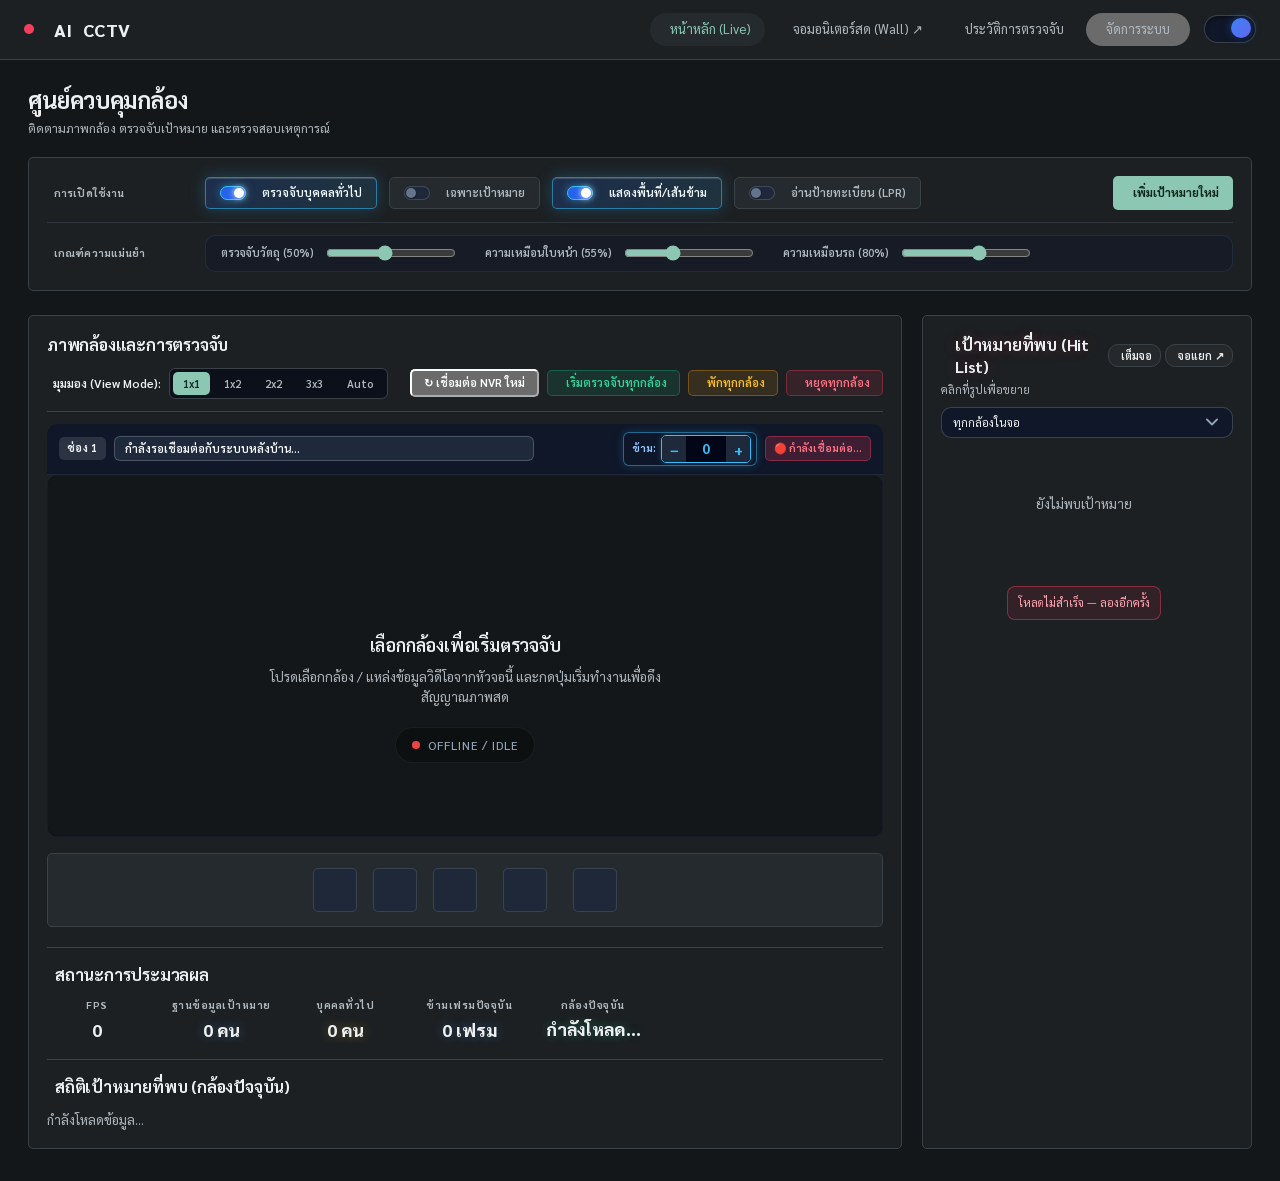
==== commit e28b9285: "Restore camera monitoring and separate Hit List camera filters" ====
--- a/index.html
+++ b/index.html
@@ -237,7 +237,6 @@
         <div style="color: #ffffff; font-family: var(--font-head); font-size: 1.2rem; font-weight: 500; letter-spacing: 0.5px;">กำลังโหลดระบบ CCTV AI...</div>
     </div>
     <!-- Toast Notification -->
-    <a class="skip-link" href="#main-content">ข้ามไปยังภาพกล้อง</a>
     <div id="toast" class="toast">Notification Message</div>
 
     <!-- Navbar -->
@@ -369,6 +368,7 @@
                         </div>
                     </div>
                     <div style="display: flex; align-items: center; gap: 8px; flex-wrap: wrap;">
+                        <button type="button" id="reconnect-nvr-button" class="btn-bulk-cam" onclick="reconnectNvr()">↻ เชื่อมต่อ NVR ใหม่</button>
                         <button type="button" class="btn-bulk-cam btn-bulk-play" onclick="playAllCameras()" title="เริ่มตรวจจับทุกกล้องพร้อมกัน">
                             <i class="ri-play-fill"></i>
                             <span>เริ่มตรวจจับทุกกล้อง</span>
@@ -408,7 +408,7 @@
                         </div>
                     </div>
                     <div class="plot-box">
-                        <img id="video-feed" src="http://localhost:8081/video_feed" alt="รอภาพจากเซิร์ฟเวอร์..." style="min-height: 300px; display: none; width: 100%;">
+                        <img id="video-feed" src="/api/video_feed" alt="รอภาพจากเซิร์ฟเวอร์..." style="min-height: 300px; display: none; width: 100%;">
                         <!-- Video file preview (shown before starting) -->
                         <div id="video-preview-wrap" style="display: none; position: relative; width: 100%; background: #0f172a;">
                             <img id="video-preview" alt="ตัวอย่างวิดีโอ" style="display: block; width: 100%; min-height: 300px; object-fit: contain; background: #0f172a;">
@@ -501,6 +501,8 @@
                         </div>
                     </div>
                     <p id="hitlist-camera-label" style="margin-bottom: 8px; font-size: 0.8rem; color: var(--text-muted);">คลิกที่รูปเพื่อขยาย</p>
+                    <button id="hitlist-show-all" type="button" class="btn-bulk-cam" style="margin-bottom:8px;display:none" onclick="showAllVisibleCameraHits()">ดูทุกกล้องในจอ</button>
+                    <select id="hitlist-camera-filter" aria-label="กรองกล้องใน Hit List" style="width:100%;margin-bottom:8px" onchange="hitListSelectedCamera=this.value;updateHitListHeaderLabel();fetchAlerts(true)"><option value="">ทุกกล้องในจอ</option></select>
                     <div id="alerts-output" class="scroll-area hitlist-scroll-area" aria-busy="false">
                         <div id="hit-list-items" class="hit-list-items">
                             <div class="empty-state">ยังไม่พบเป้าหมาย</div>
@@ -679,7 +681,27 @@
     </div>
 
     <script>
-        const API_URL = 'http://localhost:8081';
+        const API_URL = window.location.origin + '/api';
+        async function reconnectNvr() {
+            const button = document.getElementById('reconnect-nvr-button');
+            button.disabled = true;
+            try {
+                const response = await fetch(`${API_URL}/satun/cameras`);
+                const data = await response.json();
+                if (!response.ok) throw new Error(data.message || 'โหลด NVR ไม่สำเร็จ');
+                const options = {};
+                for (const camera of data.cameras) options[camera.port] = `${camera.nvr} (พอร์ต ${camera.port})`;
+                if (!Object.keys(options).length) throw new Error('ไม่พบ NVR ในรายการกล้อง');
+                const {value: port} = await Swal.fire({title:'เชื่อมต่อ NVR ใหม่',input:'select',inputOptions:options,inputPlaceholder:'เลือกเครื่อง NVR',showCancelButton:true,confirmButtonText:'เชื่อมต่อใหม่',cancelButtonText:'ยกเลิก',text:'รีเฟรชการเข้าสู่ระบบและเชื่อมภาพใหม่เฉพาะเครื่องที่เลือก กล้องที่หยุดไว้จะไม่ถูกเปิด',inputValidator:value => !value ? 'กรุณาเลือก NVR' : undefined});
+                if (!port) return;
+                button.textContent = 'กำลังเชื่อมต่อ NVR…';
+                const result = await fetch(`${API_URL}/satun/reconnect`, {method:'POST',headers:{'Content-Type':'application/json'},body:JSON.stringify({port:Number(port)})});
+                const message = await result.json();
+                if (!result.ok) throw new Error(message.message || 'เชื่อมต่อไม่สำเร็จ');
+                await Swal.fire('รับ session ใหม่แล้ว',message.message,'success');
+            } catch (error) { await Swal.fire('เชื่อมต่อไม่สำเร็จ',error.message,'error'); }
+            finally { button.disabled = false; button.textContent = '↻ เชื่อมต่อ NVR ใหม่'; }
+        }
         let videoFeedReconnectTimer = null;
         let videoFeedReconnectDelay = 1000;
 
@@ -715,7 +737,8 @@
             }[ch]));
         }
         function safeMediaUrl(value) {
-            const url = String(value || '');
+            const raw = String(value || '');
+            const url = raw.startsWith('/api/') ? window.location.origin + raw : raw;
             if (url.startsWith(`${API_URL}/alerts_img/`) ||
                 url.startsWith(`${API_URL}/targets_img/`) ||
                 url.startsWith(`${API_URL}/vehicle_targets_img/`) ||
@@ -761,6 +784,7 @@
         let currentGridMode = getSavedGridMode();
         let cachedCameras = [];
         let activeCameraId = '';
+        let hitListSelectedCamera = '';
         let gridSlotCameras = [];
 
         // Finite requests keep large walls below browser connection limits.
@@ -1146,16 +1170,37 @@
             fetchAlerts(true);
         }
 
+        function showAllVisibleCameraHits() {
+            hitListSelectedCamera = '';
+            updateMultiCameraWallStatus(cachedCameras);
+            updateHitListHeaderLabel();
+            fetchAlerts(true);
+        }
+
         function updateHitListHeaderLabel() {
             const labelEl = document.getElementById('hitlist-camera-label');
+            const clearFilterButton = document.getElementById('hitlist-show-all');
+            if (clearFilterButton) clearFilterButton.style.display = hitListSelectedCamera ? '' : 'none';
+            const selector = document.getElementById('hitlist-camera-filter');
+            const visible = getVisibleSlotCameraIds();
+            if (hitListSelectedCamera && !visible.includes(hitListSelectedCamera)) hitListSelectedCamera = '';
+            if (selector) {
+                const options = [new Option('ทุกกล้องในจอ', '')];
+                for (const id of [...new Set(visible)]) {
+                    const camera = cachedCameras.find(item => item.id === id);
+                    options.push(new Option(camera?.name || id, id));
+                }
+                selector.replaceChildren(...options);
+                selector.value = hitListSelectedCamera;
+            }
             if (!labelEl) return;
-            if (activeCameraId) {
-                const cam = cachedCameras.find(c => c.id === activeCameraId);
-                const name = cam ? cam.name : activeCameraId;
-                labelEl.innerHTML = `<span style="display: inline-flex; align-items: center; gap: 4px; color: #38bdf8; font-weight: 600;"><i class="ri-focus-3-line"></i> กล้อง: ${escapeHTML(name)}</span> <span style="font-size: 0.72rem; color: var(--text-muted);">(คลิกกล้องเดิมเพื่อดูทุกกล้อง)</span>`;
+            if (hitListSelectedCamera) {
+                const cam = cachedCameras.find(c => c.id === hitListSelectedCamera);
+                const name = cam ? cam.name : hitListSelectedCamera;
+                labelEl.textContent = 'Hit List เฉพาะกล้อง: ' + name;
             } else if (currentGridMode !== '1x1') {
                 const count = getVisibleSlotCameraIds().length;
-                labelEl.innerHTML = `<span style="display: inline-flex; align-items: center; gap: 4px; color: #10b981; font-weight: 600;"><i class="ri-grid-fill"></i> แสดงทุกกล้อง (${count} จอ)</span> <span style="font-size: 0.72rem; color: var(--text-muted);">(คลิกที่กล้องเพื่อดูเฉพาะกล้องนั้น)</span>`;
+                labelEl.textContent = `แสดงทุกกล้อง (${count} จอ) · เลือกกรองจากเมนูด้านล่าง`;
             } else {
                 labelEl.textContent = 'คลิกที่รูปเพื่อขยาย';
             }
@@ -1865,7 +1910,8 @@
 
         async function requestLegacyHits() {
             const params = new URLSearchParams();
-            if (activeCameraId) params.set('camera_id', activeCameraId);
+            const filter = currentHitCameraFilter();
+            if (filter !== 'all') params.set('camera_id', filter);
             const suffix = params.size ? `?${params}` : '';
             const response = await fetch(`${API_URL}/target_hits${suffix}`);
             if (!response.ok) throw new Error(`Legacy Hit List request failed (${response.status})`);
@@ -1877,11 +1923,7 @@
             const params = new URLSearchParams({ limit: String(limit) });
             let targetCamera = camera;
             if (!targetCamera) {
-                targetCamera = activeCameraId;
-                if (!targetCamera && currentGridMode !== '1x1') {
-                    const visible = getVisibleSlotCameraIds();
-                    if (visible.length > 0) targetCamera = visible.join(',');
-                }
+                targetCamera = currentHitCameraFilter();
             }
             if (targetCamera && targetCamera !== 'all') {
                 params.set('camera_id', targetCamera);
@@ -1896,13 +1938,18 @@
             return response.json();
         }
 
-        async function fetchAlerts(forceReset = false) {
-            let requestedCamera = activeCameraId;
-            if (!requestedCamera && currentGridMode !== '1x1') {
+        function currentHitCameraFilter() {
+            let requestedCamera = hitListSelectedCamera;
+            if (!requestedCamera) {
                 const visible = getVisibleSlotCameraIds();
                 if (visible.length > 0) requestedCamera = visible.join(',');
             }
             if (!requestedCamera) requestedCamera = 'all';
+            return requestedCamera;
+        }
+
+        async function fetchAlerts(forceReset = false) {
+            const requestedCamera = currentHitCameraFilter();
 
             if (hitListCameraId !== requestedCamera) forceReset = true;
             if (hitListLoading) return;
@@ -1918,14 +1965,14 @@
                     const collected = [];
                     let afterId = newestId;
                     do {
-                        data = await requestHitPage({ afterId, limit: 50 });
+                        data = await requestHitPage({ afterId, limit: 50, camera: requestedCamera });
                         const pageItems = Array.isArray(data.items) ? data.items : [];
                         collected.push(...pageItems);
                         if (pageItems.length > 0) afterId = pageItems[pageItems.length - 1].id;
                     } while (data.has_more && data.items.length > 0);
                     // Multi-frame LPR review updates the existing row instead
                     // of creating another event, so also refresh recent IDs.
-                    const latestPage = await requestHitPage({ limit: HIT_PAGE_SIZE });
+                    const latestPage = await requestHitPage({ limit: HIT_PAGE_SIZE, camera: requestedCamera });
                     const mergedById = new Map();
                     for (const hit of [...collected.reverse(), ...(latestPage.items || [])]) {
                         mergedById.set(Number(hit.id), hit);
@@ -1936,8 +1983,10 @@
                         has_more: hitListHasMore,
                     };
                 } else {
-                    data = await requestHitPage();
-                }
+                    data = await requestHitPage({ camera: requestedCamera });
+                }
+                // Discard an earlier camera's response when selection changed mid-request.
+                if (requestedCamera !== currentHitCameraFilter()) return;
                 const items = Array.isArray(data.items) ? data.items : [];
                 const itemsDiv = document.getElementById('hit-list-items');
                 hitListLegacyMode = Boolean(data.legacy);
@@ -1991,6 +2040,7 @@
             } finally {
                 hitListLoading = false;
                 alertsDiv.setAttribute('aria-busy', 'false');
+                if (requestedCamera !== currentHitCameraFilter()) setTimeout(() => fetchAlerts(true), 0);
             }
         }
 
--- a/dashboard.css
+++ b/dashboard.css
@@ -52,8 +52,6 @@
 .command-center button:disabled { opacity: .5; cursor: not-allowed; }
 .command-center input { accent-color: var(--primary); caret-color: var(--primary); }
 .command-center ::selection { background: var(--primary); color: var(--color-console-accent-ink); }
-.skip-link { position: fixed; top: 8px; left: 8px; transform: translateY(-160%); z-index: 1000000; padding: 12px; background: var(--primary); color: var(--color-console-accent-ink); }
-.skip-link:focus { transform: none; }
 @media (max-width: 1100px) {
   .command-center .main-dashboard-grid { grid-template-columns: minmax(0, 1fr); }
   .command-center .nav-links { flex-wrap: wrap; }
